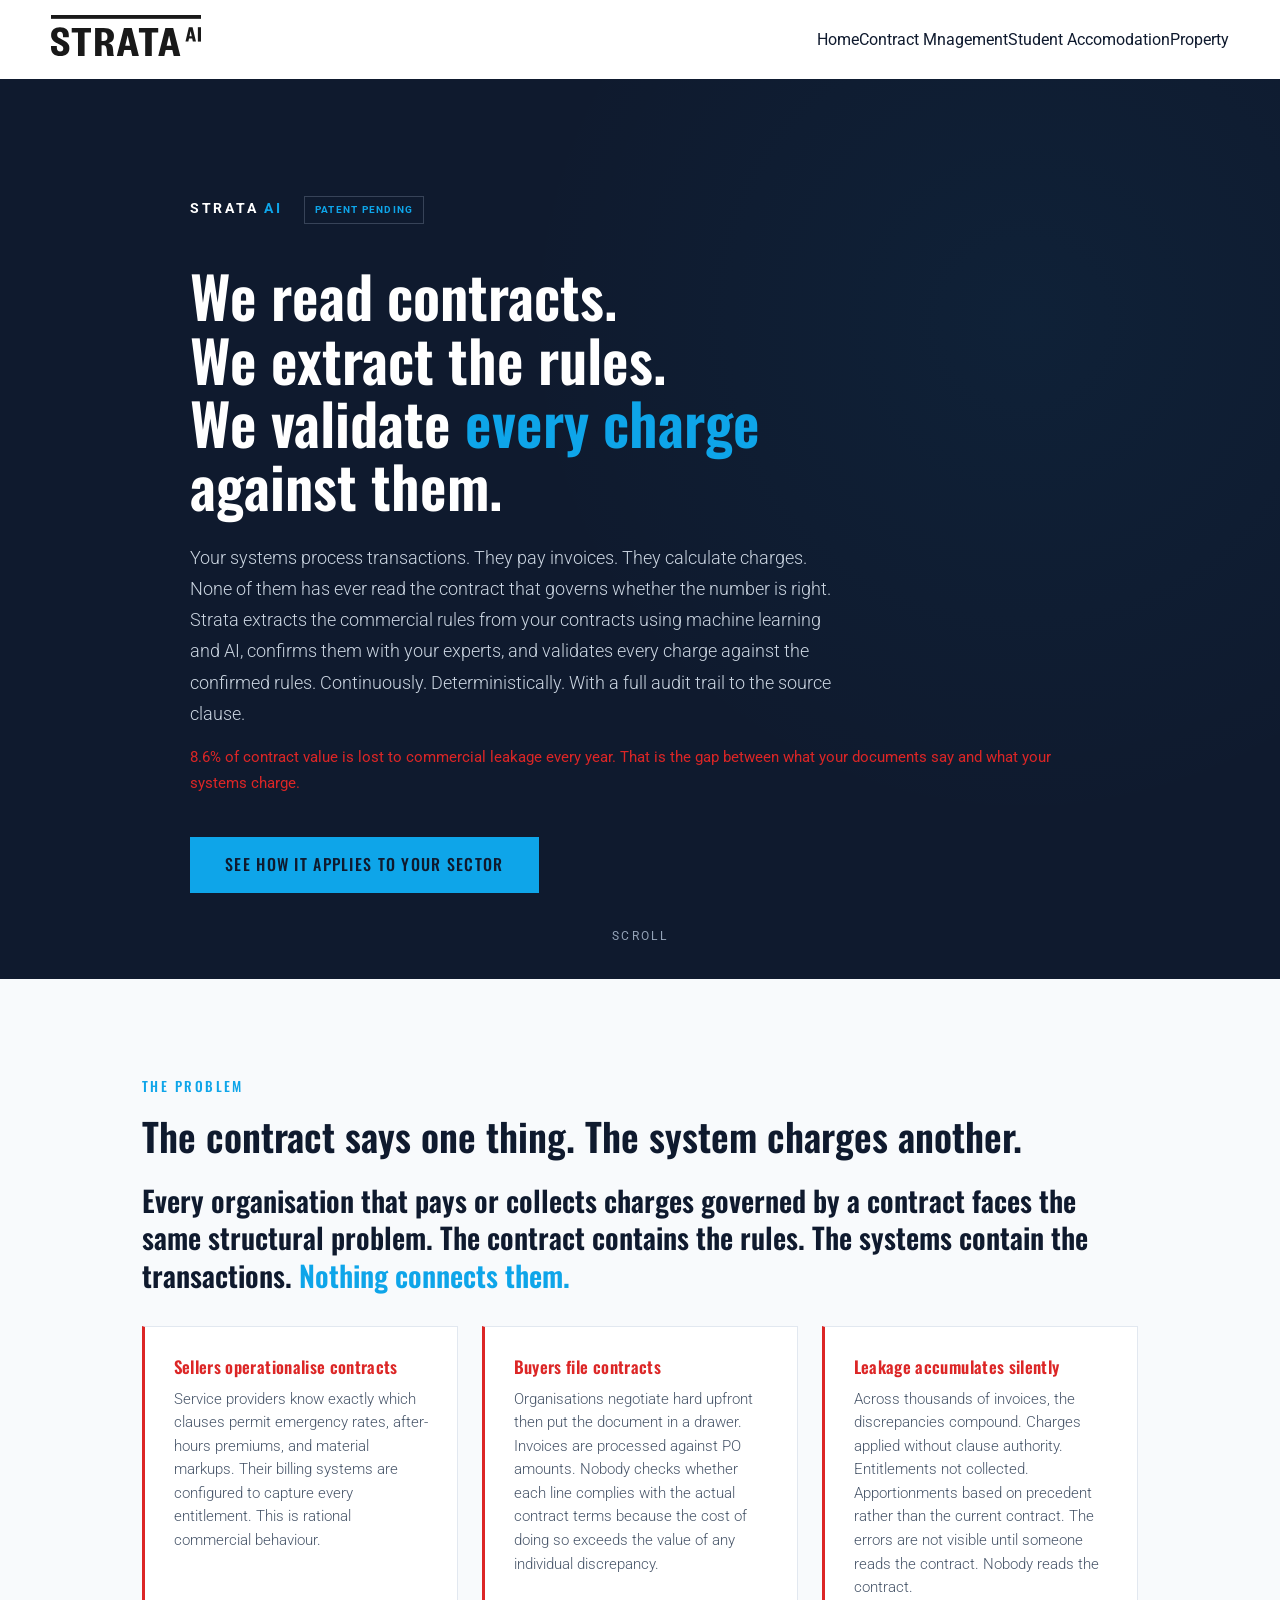
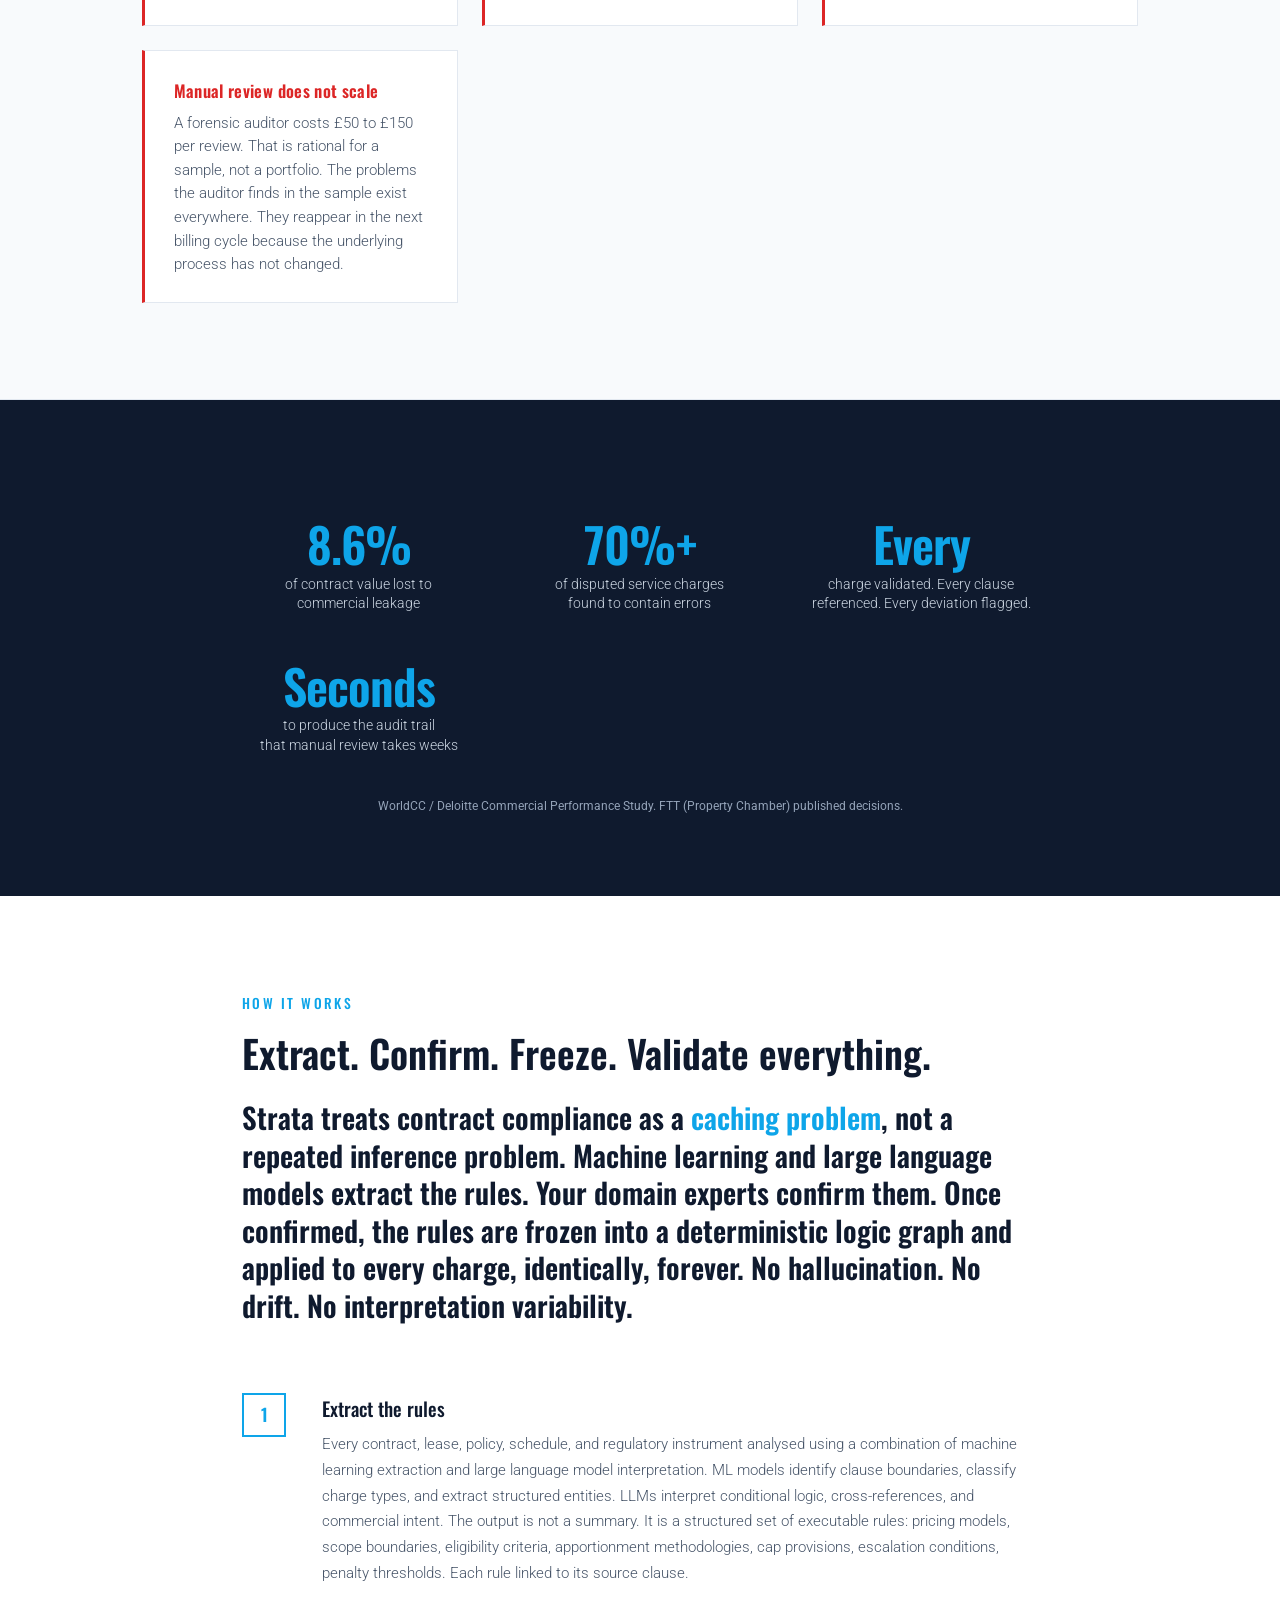
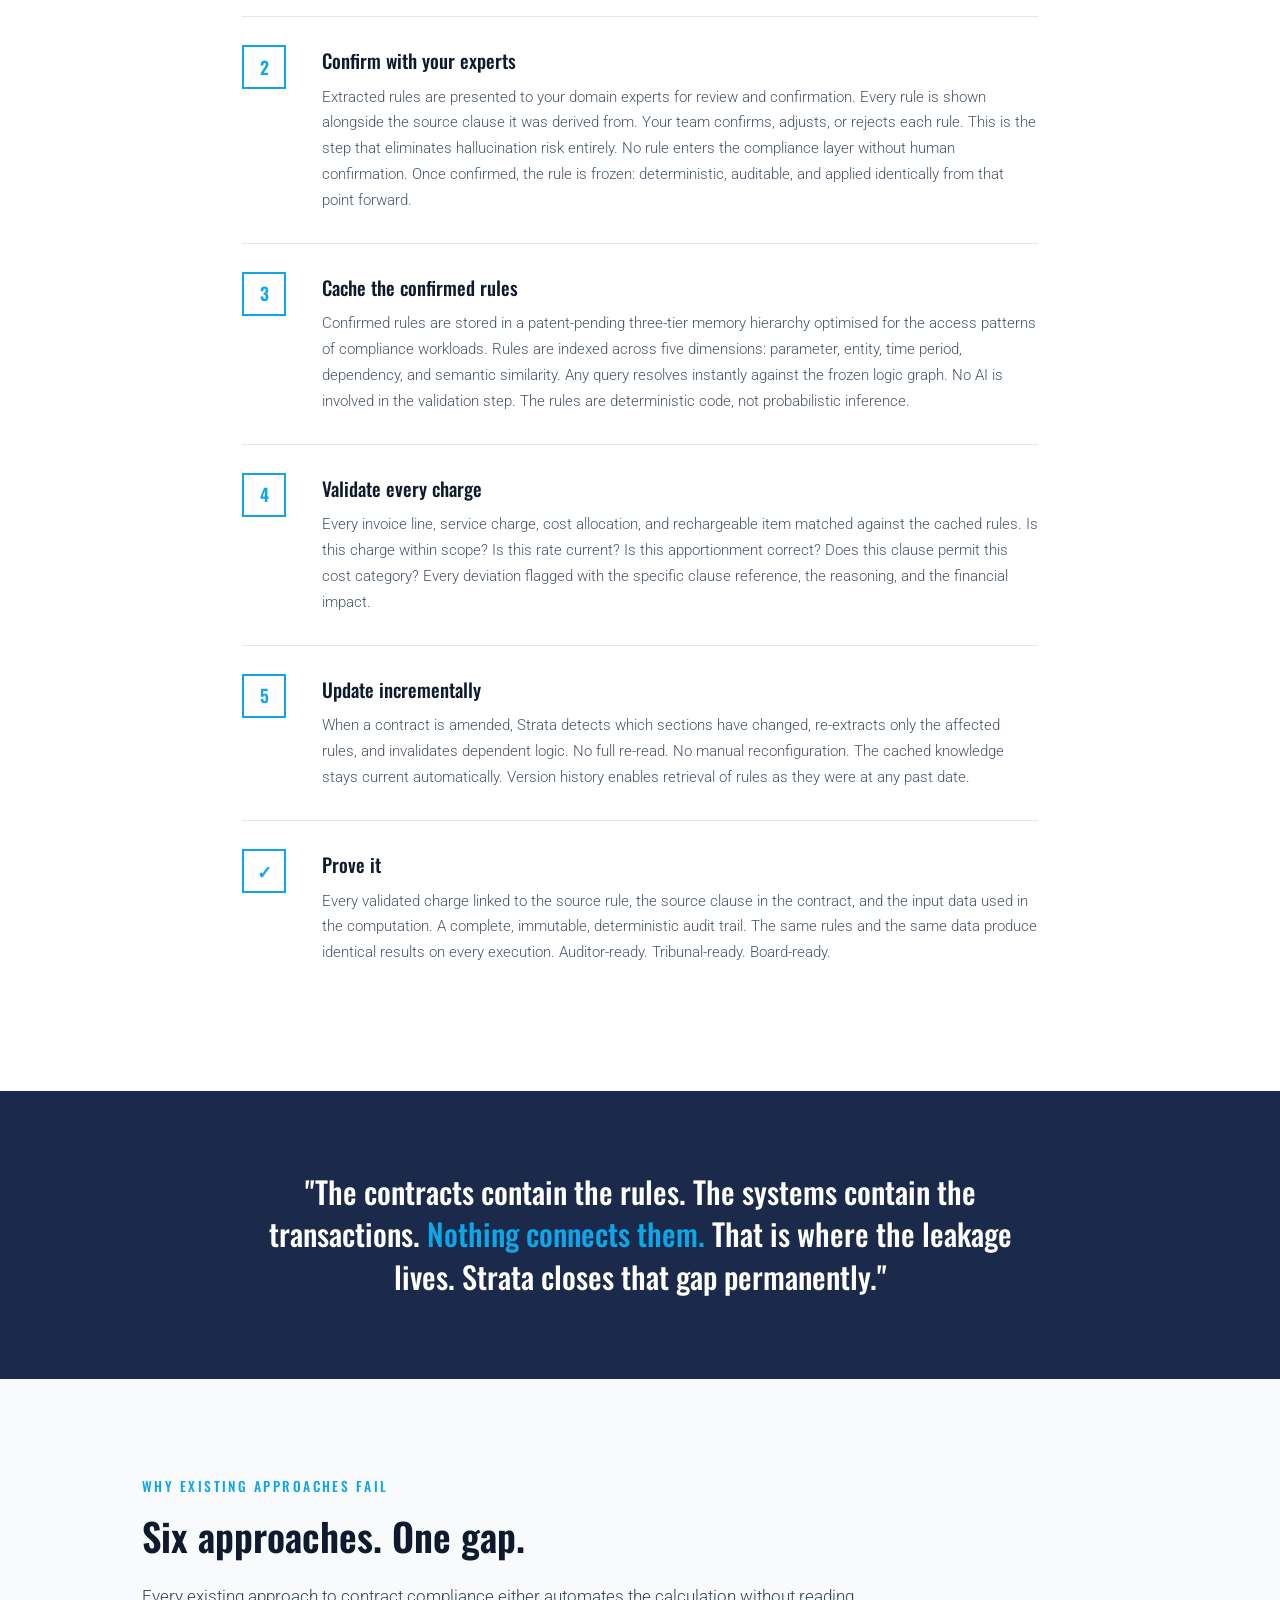
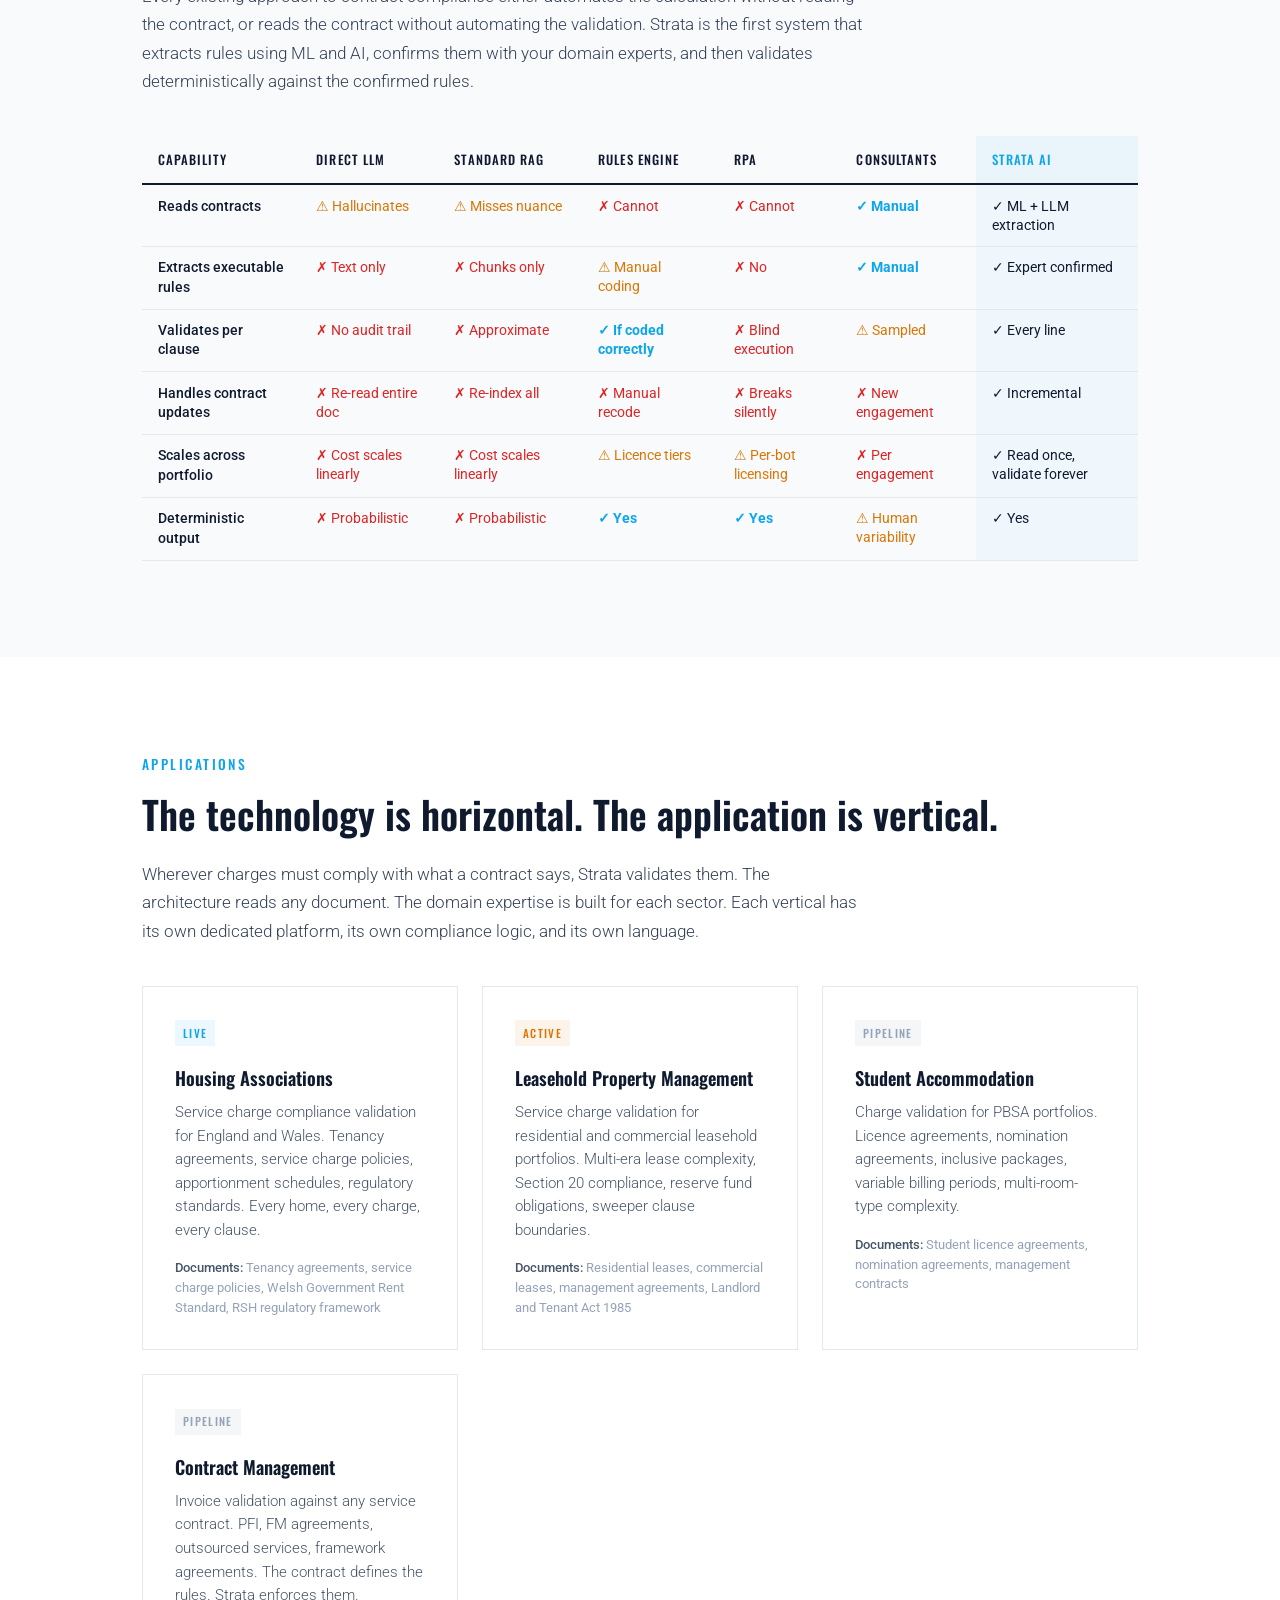
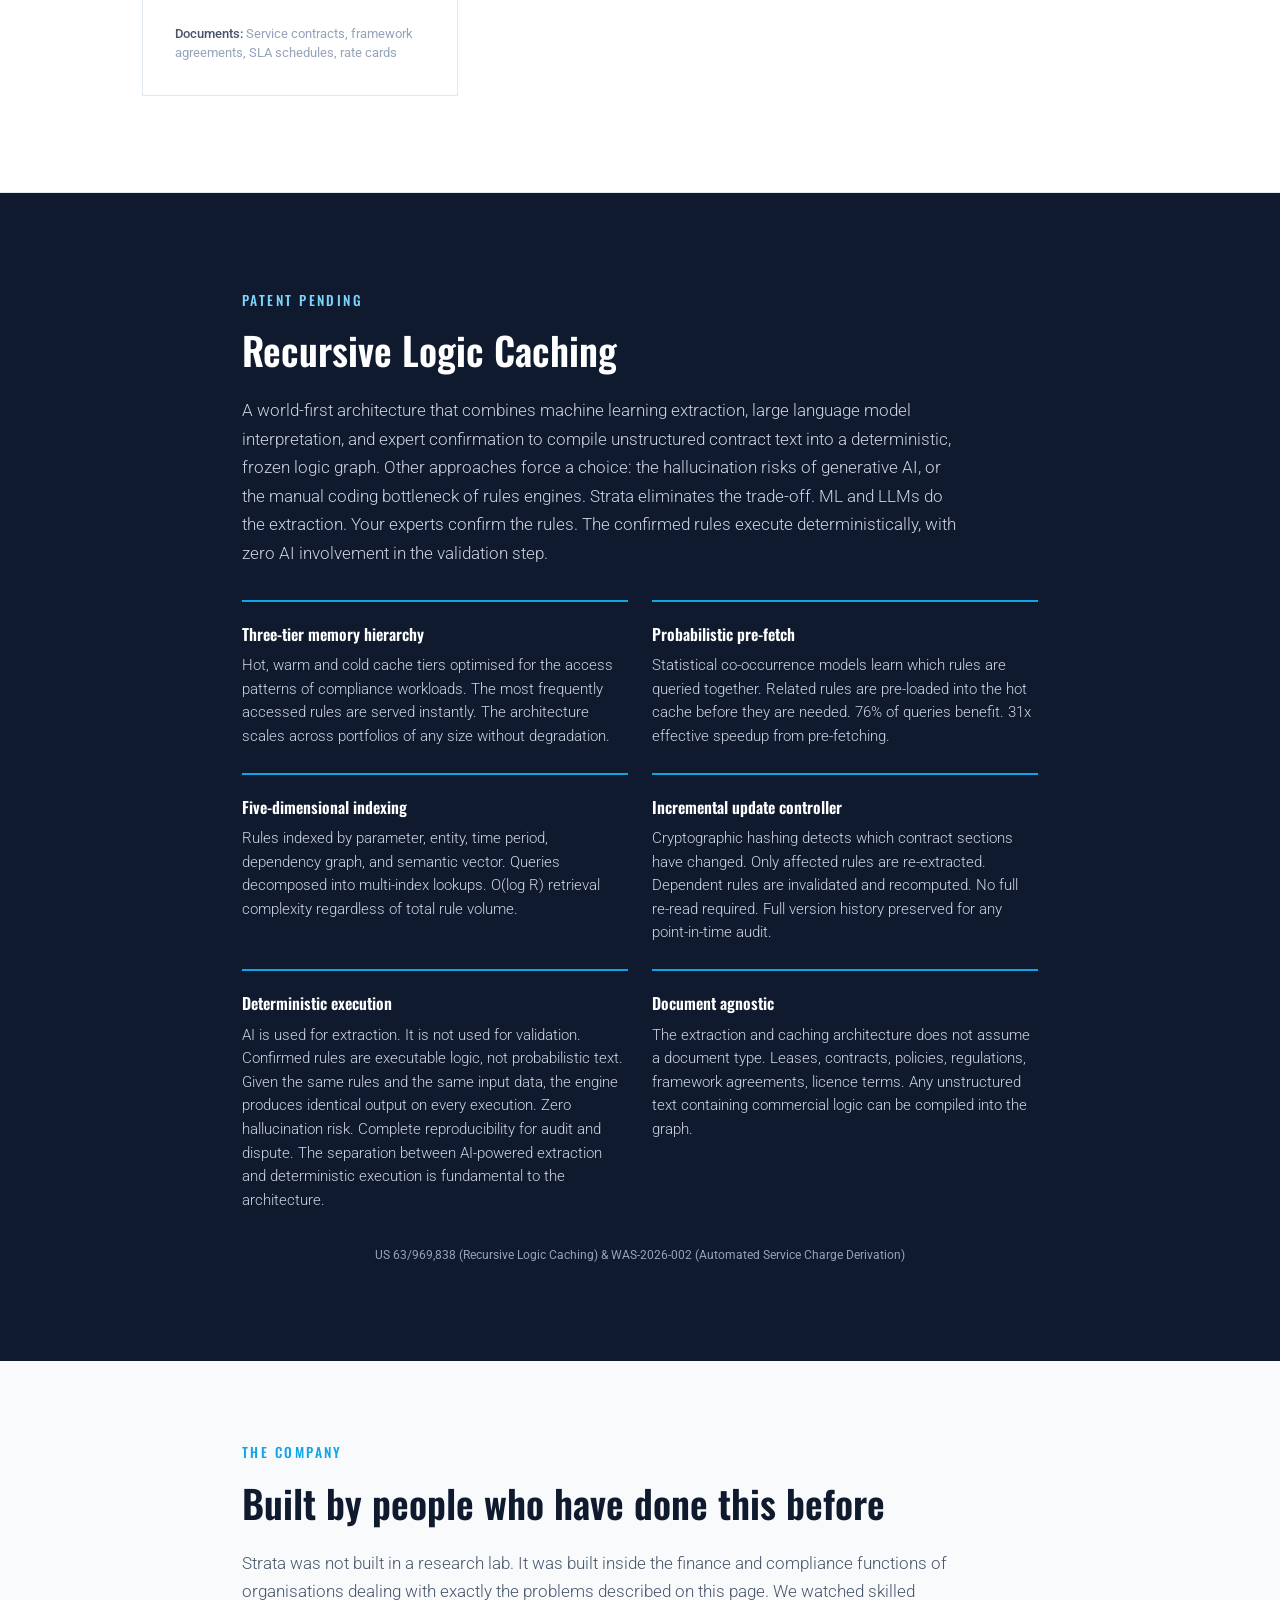
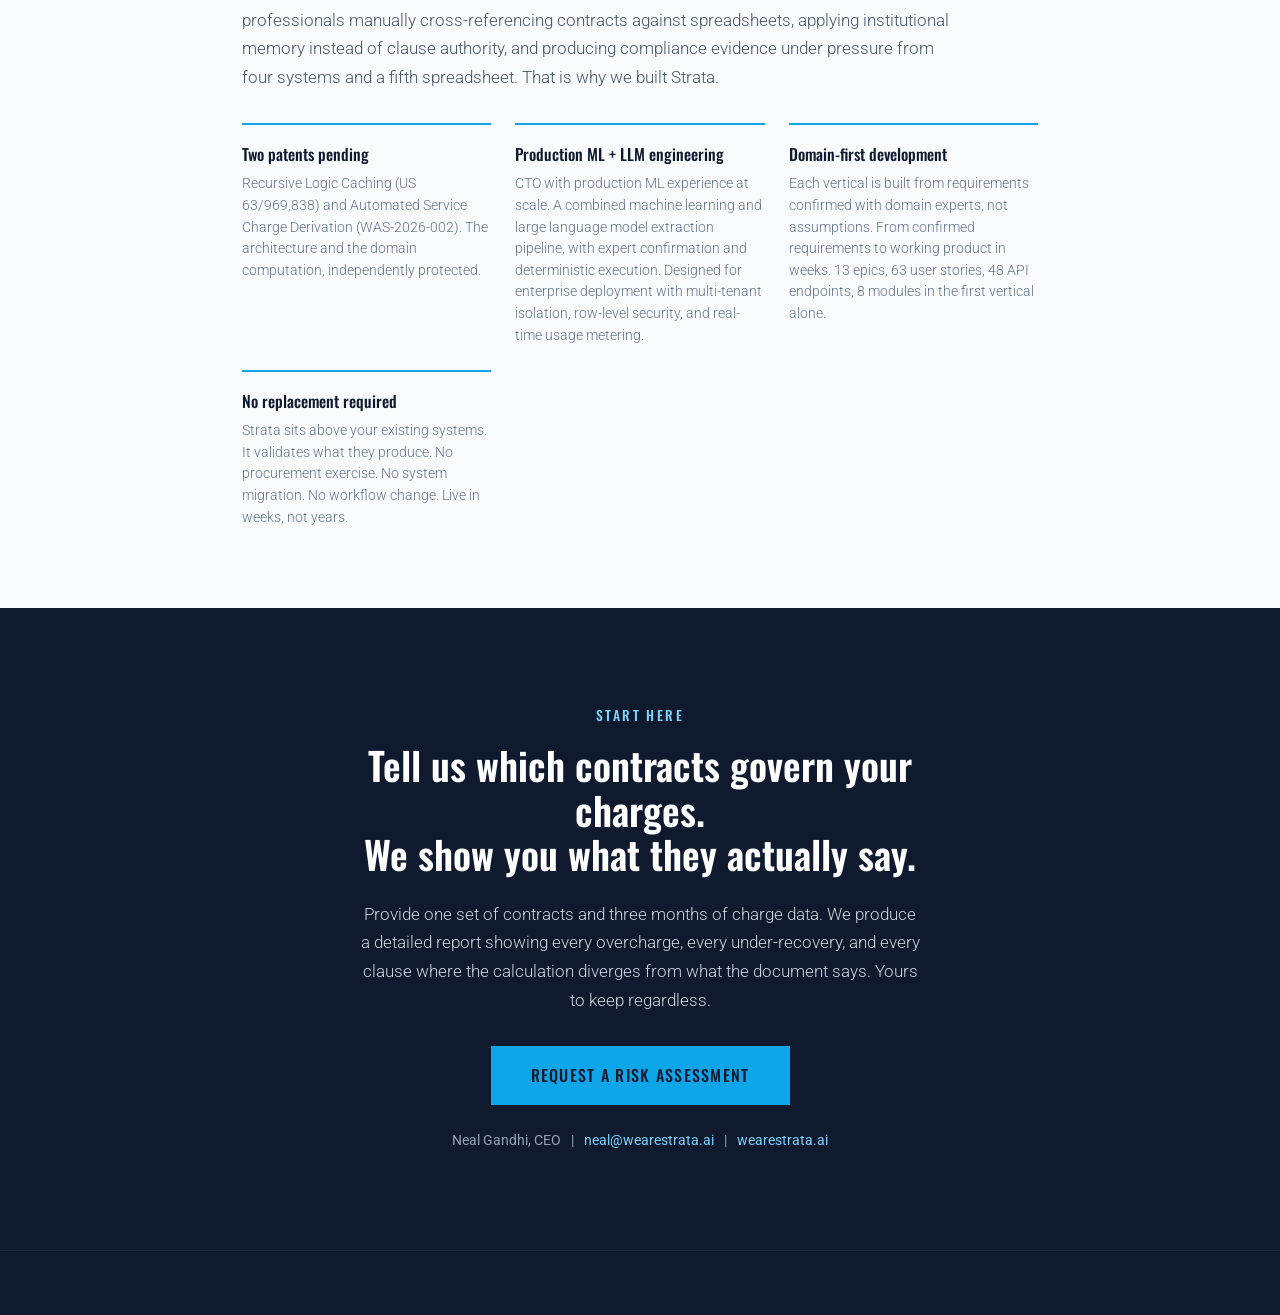
==== index.html @ 71daf0bb "updates 8:55" ====
<!DOCTYPE html>
<html lang="en">
<head>
<meta charset="UTF-8">
<meta name="viewport" content="width=device-width, initial-scale=1.0">
<title>Strata AI. We Read Contracts. Machines Don't. Until Now.</title>
<link href="https://fonts.googleapis.com/css2?family=Oswald:wght@400;500;600;700&family=Roboto:wght@300;400;500;700&display=swap" rel="stylesheet">
<link rel='stylesheet' href="./styles.css" media='all' />
</head>
<body>

<header class="wp-block-template-part">
  <div class="wp-block-group" style="margin-top:0px;margin-bottom:0px;padding-top:15px;padding-right:4vw;padding-bottom:15px;padding-left:4vw">
    <figure class="wp-block-image size-full is-resized logo">
      <a href="/">
        <img decoding="async" src="./strata_logo_notag.svg" alt="" class="wp-image-30" style="width:150px" title="Strata AI" />
      </a>
    </figure>
      <div class="wp-block-group is-layout-constrained wp-container-core-group-is-layout-77ab4cf0 wp-block-group-is-layout-constrained" style="margin-top:0px;margin-bottom:0px;padding-right:0px;padding-left:15px">
      <ul>
        <li><a href="/" title="Home">Home</a></li>
        <li><a href="/contract-management" title="Contract Mnagement">Contract Mnagement</a></li>
        <li><a href="/student-accomodation" title="Student Accomodation">Student Accomodation</a></li>
        <li><a href="/property" title="Property">Property</a></li>
      </ul>
    </div>
  </div>
</header>

<!-- ===== HERO ===== -->
<section class="hero">
  <div class="hero-inner">
    <div class="hero-brand">Strata <span>AI</span> <span class="hero-patent">Patent Pending</span></div>
    <h1 class="hero-only">
      We read contracts.<br>
      We extract the rules.<br>
      We validate <em>every charge</em><br>
      against them.
    </h1>
    <p class="hero-sub">
      Your systems process transactions. They pay invoices. They calculate charges. None of them has ever read the contract that governs whether the number is right. Strata extracts the commercial rules from your contracts using machine learning and AI, confirms them with your experts, and validates every charge against the confirmed rules. Continuously. Deterministically. With a full audit trail to the source clause.
    </p>
    <p class="hero-risk">
      8.6% of contract value is lost to commercial leakage every year. That is the gap between what your documents say and what your systems charge.
    </p>
    <a href="#verticals" class="hero-cta">See how it applies to your sector</a>
  </div>
  <div class="hero-scroll">Scroll</div>
</section>

<!-- ===== THE PROBLEM ===== -->
<section class="problem-section">
  <div class="container-wide">
    <div class="section-label">The problem</div>
    <h2 class="section-heading">The contract says one thing. The system charges another.</h2>
    <p class="problem-lead">
      Every organisation that pays or collects charges governed by a contract faces the same structural problem. The contract contains the rules. The systems contain the transactions. <em>Nothing connects them.</em>
    </p>
    <div class="problem-grid">
      <div class="problem-card">
        <div class="problem-title">Sellers operationalise contracts</div>
        <div class="problem-body">Service providers know exactly which clauses permit emergency rates, after-hours premiums, and material markups. Their billing systems are configured to capture every entitlement. This is rational commercial behaviour.</div>
      </div>
      <div class="problem-card">
        <div class="problem-title">Buyers file contracts</div>
        <div class="problem-body">Organisations negotiate hard upfront then put the document in a drawer. Invoices are processed against PO amounts. Nobody checks whether each line complies with the actual contract terms because the cost of doing so exceeds the value of any individual discrepancy.</div>
      </div>
      <div class="problem-card">
        <div class="problem-title">Leakage accumulates silently</div>
        <div class="problem-body">Across thousands of invoices, the discrepancies compound. Charges applied without clause authority. Entitlements not collected. Apportionments based on precedent rather than the current contract. The errors are not visible until someone reads the contract. Nobody reads the contract.</div>
      </div>
      <div class="problem-card">
        <div class="problem-title">Manual review does not scale</div>
        <div class="problem-body">A forensic auditor costs &pound;50 to &pound;150 per review. That is rational for a sample, not a portfolio. The problems the auditor finds in the sample exist everywhere. They reappear in the next billing cycle because the underlying process has not changed.</div>
      </div>
    </div>
  </div>
</section>

<!-- ===== NUMBERS ===== -->
<section class="numbers">
  <div class="container">
    <div class="numbers-grid">
      <div class="num-item">
        <div class="num-val">8.6%</div>
        <div class="num-label">of contract value lost to<br>commercial leakage</div>
      </div>
      <div class="num-item">
        <div class="num-val">70%+</div>
        <div class="num-label">of disputed service charges<br>found to contain errors</div>
      </div>
      <div class="num-item">
        <div class="num-val">Every</div>
        <div class="num-label">charge validated. Every clause<br>referenced. Every deviation flagged.</div>
      </div>
      <div class="num-item">
        <div class="num-val">Seconds</div>
        <div class="num-label">to produce the audit trail<br>that manual review takes weeks</div>
      </div>
    </div>
    <p class="num-source">WorldCC / Deloitte Commercial Performance Study. FTT (Property Chamber) published decisions.</p>
  </div>
</section>

<!-- ===== HOW IT WORKS ===== -->
<section class="how-section">
  <div class="container">
    <div class="section-label">How it works</div>
    <h2 class="section-heading">Extract. Confirm. Freeze. Validate everything.</h2>
    <p class="how-lead">
      Strata treats contract compliance as a <em>caching problem</em>, not a repeated inference problem. Machine learning and large language models extract the rules. Your domain experts confirm them. Once confirmed, the rules are frozen into a deterministic logic graph and applied to every charge, identically, forever. No hallucination. No drift. No interpretation variability.
    </p>
    <div class="how-steps">
      <div class="how-step">
        <div class="how-marker">1</div>
        <div>
          <div class="how-title">Extract the rules</div>
          <div class="how-body">Every contract, lease, policy, schedule, and regulatory instrument analysed using a combination of machine learning extraction and large language model interpretation. ML models identify clause boundaries, classify charge types, and extract structured entities. LLMs interpret conditional logic, cross-references, and commercial intent. The output is not a summary. It is a structured set of executable rules: pricing models, scope boundaries, eligibility criteria, apportionment methodologies, cap provisions, escalation conditions, penalty thresholds. Each rule linked to its source clause.</div>
        </div>
      </div>
      <div class="how-step">
        <div class="how-marker">2</div>
        <div>
          <div class="how-title">Confirm with your experts</div>
          <div class="how-body">Extracted rules are presented to your domain experts for review and confirmation. Every rule is shown alongside the source clause it was derived from. Your team confirms, adjusts, or rejects each rule. This is the step that eliminates hallucination risk entirely. No rule enters the compliance layer without human confirmation. Once confirmed, the rule is frozen: deterministic, auditable, and applied identically from that point forward.</div>
        </div>
      </div>
      <div class="how-step">
        <div class="how-marker">3</div>
        <div>
          <div class="how-title">Cache the confirmed rules</div>
          <div class="how-body">Confirmed rules are stored in a patent-pending three-tier memory hierarchy optimised for the access patterns of compliance workloads. Rules are indexed across five dimensions: parameter, entity, time period, dependency, and semantic similarity. Any query resolves instantly against the frozen logic graph. No AI is involved in the validation step. The rules are deterministic code, not probabilistic inference.</div>
        </div>
      </div>
      <div class="how-step">
        <div class="how-marker">4</div>
        <div>
          <div class="how-title">Validate every charge</div>
          <div class="how-body">Every invoice line, service charge, cost allocation, and rechargeable item matched against the cached rules. Is this charge within scope? Is this rate current? Is this apportionment correct? Does this clause permit this cost category? Every deviation flagged with the specific clause reference, the reasoning, and the financial impact.</div>
        </div>
      </div>
      <div class="how-step">
        <div class="how-marker">5</div>
        <div>
          <div class="how-title">Update incrementally</div>
          <div class="how-body">When a contract is amended, Strata detects which sections have changed, re-extracts only the affected rules, and invalidates dependent logic. No full re-read. No manual reconfiguration. The cached knowledge stays current automatically. Version history enables retrieval of rules as they were at any past date.</div>
        </div>
      </div>
      <div class="how-step">
        <div class="how-marker">&#10003;</div>
        <div>
          <div class="how-title">Prove it</div>
          <div class="how-body">Every validated charge linked to the source rule, the source clause in the contract, and the input data used in the computation. A complete, immutable, deterministic audit trail. The same rules and the same data produce identical results on every execution. Auditor-ready. Tribunal-ready. Board-ready.</div>
        </div>
      </div>
    </div>
  </div>
</section>

<!-- ===== QUOTE ===== -->
<section class="quote-section">
  <div class="container">
    <p class="quote-text">
      "The contracts contain the rules. The systems contain the transactions. <em>Nothing connects them.</em> That is where the leakage lives. Strata closes that gap permanently."
    </p>
  </div>
</section>

<!-- ===== COMPARISON ===== -->
<section class="comparison-section">
  <div class="container-wide">
    <div class="section-label">Why existing approaches fail</div>
    <h2 class="section-heading">Six approaches. One gap.</h2>
    <p class="section-body">
      Every existing approach to contract compliance either automates the calculation without reading the contract, or reads the contract without automating the validation. Strata is the first system that extracts rules using ML and AI, confirms them with your domain experts, and then validates deterministically against the confirmed rules.
    </p>
    <div class="comp-table-wrap">
      <table class="comp-table">
        <thead>
          <tr>
            <th>Capability</th>
            <th>Direct LLM</th>
            <th>Standard RAG</th>
            <th>Rules Engine</th>
            <th>RPA</th>
            <th>Consultants</th>
            <th>Strata AI</th>
          </tr>
        </thead>
        <tbody>
          <tr>
            <td>Reads contracts</td>
            <td class="icon-partial">&#9888; Hallucinates</td>
            <td class="icon-partial">&#9888; Misses nuance</td>
            <td class="icon-no">&#10007; Cannot</td>
            <td class="icon-no">&#10007; Cannot</td>
            <td class="icon-yes">&#10003; Manual</td>
            <td class="icon-yes">&#10003; ML + LLM extraction</td>
          </tr>
          <tr>
            <td>Extracts executable rules</td>
            <td class="icon-no">&#10007; Text only</td>
            <td class="icon-no">&#10007; Chunks only</td>
            <td class="icon-partial">&#9888; Manual coding</td>
            <td class="icon-no">&#10007; No</td>
            <td class="icon-yes">&#10003; Manual</td>
            <td class="icon-yes">&#10003; Expert confirmed</td>
          </tr>
          <tr>
            <td>Validates per clause</td>
            <td class="icon-no">&#10007; No audit trail</td>
            <td class="icon-no">&#10007; Approximate</td>
            <td class="icon-yes">&#10003; If coded correctly</td>
            <td class="icon-no">&#10007; Blind execution</td>
            <td class="icon-partial">&#9888; Sampled</td>
            <td class="icon-yes">&#10003; Every line</td>
          </tr>
          <tr>
            <td>Handles contract updates</td>
            <td class="icon-no">&#10007; Re-read entire doc</td>
            <td class="icon-no">&#10007; Re-index all</td>
            <td class="icon-no">&#10007; Manual recode</td>
            <td class="icon-no">&#10007; Breaks silently</td>
            <td class="icon-no">&#10007; New engagement</td>
            <td class="icon-yes">&#10003; Incremental</td>
          </tr>
          <tr>
            <td>Scales across portfolio</td>
            <td class="icon-no">&#10007; Cost scales linearly</td>
            <td class="icon-no">&#10007; Cost scales linearly</td>
            <td class="icon-partial">&#9888; Licence tiers</td>
            <td class="icon-partial">&#9888; Per-bot licensing</td>
            <td class="icon-no">&#10007; Per engagement</td>
            <td class="icon-yes">&#10003; Read once, validate forever</td>
          </tr>
          <tr>
            <td>Deterministic output</td>
            <td class="icon-no">&#10007; Probabilistic</td>
            <td class="icon-no">&#10007; Probabilistic</td>
            <td class="icon-yes">&#10003; Yes</td>
            <td class="icon-yes">&#10003; Yes</td>
            <td class="icon-partial">&#9888; Human variability</td>
            <td class="icon-yes">&#10003; Yes</td>
          </tr>
        </tbody>
      </table>
    </div>
  </div>
</section>

<!-- ===== VERTICALS ===== -->
<section class="verticals-section" id="verticals">
  <div class="container-wide">
    <div class="section-label">Applications</div>
    <h2 class="section-heading">The technology is horizontal. The application is vertical.</h2>
    <p class="section-body">
      Wherever charges must comply with what a contract says, Strata validates them. The architecture reads any document. The domain expertise is built for each sector. Each vertical has its own dedicated platform, its own compliance logic, and its own language.
    </p>
    <div class="verticals-grid">
      <a href="/housing" class="vertical-card">
        <div class="vertical-status live">Live</div>
        <div class="vertical-card-title">Housing Associations</div>
        <div class="vertical-card-body">Service charge compliance validation for England and Wales. Tenancy agreements, service charge policies, apportionment schedules, regulatory standards. Every home, every charge, every clause.</div>
        <div class="vertical-card-docs"><strong>Documents:</strong> Tenancy agreements, service charge policies, Welsh Government Rent Standard, RSH regulatory framework</div>
        <span class="vertical-card-arrow">&rarr;</span>
      </a>
      <a href="/property" class="vertical-card">
        <div class="vertical-status active">Active</div>
        <div class="vertical-card-title">Leasehold Property Management</div>
        <div class="vertical-card-body">Service charge validation for residential and commercial leasehold portfolios. Multi-era lease complexity, Section 20 compliance, reserve fund obligations, sweeper clause boundaries.</div>
        <div class="vertical-card-docs"><strong>Documents:</strong> Residential leases, commercial leases, management agreements, Landlord and Tenant Act 1985</div>
        <span class="vertical-card-arrow">&rarr;</span>
      </a>
      <a href="/student" class="vertical-card">
        <div class="vertical-status pipeline">Pipeline</div>
        <div class="vertical-card-title">Student Accommodation</div>
        <div class="vertical-card-body">Charge validation for PBSA portfolios. Licence agreements, nomination agreements, inclusive packages, variable billing periods, multi-room-type complexity.</div>
        <div class="vertical-card-docs"><strong>Documents:</strong> Student licence agreements, nomination agreements, management contracts</div>
        <span class="vertical-card-arrow">&rarr;</span>
      </a>
      <a href="/contracts" class="vertical-card">
        <div class="vertical-status pipeline">Pipeline</div>
        <div class="vertical-card-title">Contract Management</div>
        <div class="vertical-card-body">Invoice validation against any service contract. PFI, FM agreements, outsourced services, framework agreements. The contract defines the rules. Strata enforces them.</div>
        <div class="vertical-card-docs"><strong>Documents:</strong> Service contracts, framework agreements, SLA schedules, rate cards</div>
        <span class="vertical-card-arrow">&rarr;</span>
      </a>
    </div>
  </div>
</section>

<!-- ===== PATENT ===== -->
<section class="patent-section">
  <div class="container">
    <div class="section-label" style="color:var(--teal-light)">Patent pending</div>
    <h2 class="section-heading">Recursive Logic Caching</h2>
    <p class="section-body">
      A world-first architecture that combines machine learning extraction, large language model interpretation, and expert confirmation to compile unstructured contract text into a deterministic, frozen logic graph. Other approaches force a choice: the hallucination risks of generative AI, or the manual coding bottleneck of rules engines. Strata eliminates the trade-off. ML and LLMs do the extraction. Your experts confirm the rules. The confirmed rules execute deterministically, with zero AI involvement in the validation step.
    </p>
    <div class="patent-grid">
      <div class="patent-card">
        <div class="patent-card-title">Three-tier memory hierarchy</div>
        <div class="patent-card-body">Hot, warm and cold cache tiers optimised for the access patterns of compliance workloads. The most frequently accessed rules are served instantly. The architecture scales across portfolios of any size without degradation.</div>
      </div>
      <div class="patent-card">
        <div class="patent-card-title">Probabilistic pre-fetch</div>
        <div class="patent-card-body">Statistical co-occurrence models learn which rules are queried together. Related rules are pre-loaded into the hot cache before they are needed. 76% of queries benefit. 31x effective speedup from pre-fetching.</div>
      </div>
      <div class="patent-card">
        <div class="patent-card-title">Five-dimensional indexing</div>
        <div class="patent-card-body">Rules indexed by parameter, entity, time period, dependency graph, and semantic vector. Queries decomposed into multi-index lookups. O(log R) retrieval complexity regardless of total rule volume.</div>
      </div>
      <div class="patent-card">
        <div class="patent-card-title">Incremental update controller</div>
        <div class="patent-card-body">Cryptographic hashing detects which contract sections have changed. Only affected rules are re-extracted. Dependent rules are invalidated and recomputed. No full re-read required. Full version history preserved for any point-in-time audit.</div>
      </div>
      <div class="patent-card">
        <div class="patent-card-title">Deterministic execution</div>
        <div class="patent-card-body">AI is used for extraction. It is not used for validation. Confirmed rules are executable logic, not probabilistic text. Given the same rules and the same input data, the engine produces identical output on every execution. Zero hallucination risk. Complete reproducibility for audit and dispute. The separation between AI-powered extraction and deterministic execution is fundamental to the architecture.</div>
      </div>
      <div class="patent-card">
        <div class="patent-card-title">Document agnostic</div>
        <div class="patent-card-body">The extraction and caching architecture does not assume a document type. Leases, contracts, policies, regulations, framework agreements, licence terms. Any unstructured text containing commercial logic can be compiled into the graph.</div>
      </div>
    </div>
    <p class="patent-ref">US 63/969,838 (Recursive Logic Caching) &amp; WAS-2026-002 (Automated Service Charge Derivation)</p>
  </div>
</section>

<!-- ===== CREDIBILITY ===== -->
<section class="credibility">
  <div class="container">
    <div class="section-label">The company</div>
    <h2 class="section-heading">Built by people who have done this before</h2>
    <p class="section-body">
      Strata was not built in a research lab. It was built inside the finance and compliance functions of organisations dealing with exactly the problems described on this page. We watched skilled professionals manually cross-referencing contracts against spreadsheets, applying institutional memory instead of clause authority, and producing compliance evidence under pressure from four systems and a fifth spreadsheet. That is why we built Strata.
    </p>
    <div class="credential-row">
      <div class="credential">
        <div class="credential-title">Two patents pending</div>
        <div class="credential-body">Recursive Logic Caching (US 63/969,838) and Automated Service Charge Derivation (WAS-2026-002). The architecture and the domain computation, independently protected.</div>
      </div>
      <div class="credential">
        <div class="credential-title">Production ML + LLM engineering</div>
        <div class="credential-body">CTO with production ML experience at scale. A combined machine learning and large language model extraction pipeline, with expert confirmation and deterministic execution. Designed for enterprise deployment with multi-tenant isolation, row-level security, and real-time usage metering.</div>
      </div>
      <div class="credential">
        <div class="credential-title">Domain-first development</div>
        <div class="credential-body">Each vertical is built from requirements confirmed with domain experts, not assumptions. From confirmed requirements to working product in weeks. 13 epics, 63 user stories, 48 API endpoints, 8 modules in the first vertical alone.</div>
      </div>
      <div class="credential">
        <div class="credential-title">No replacement required</div>
        <div class="credential-body">Strata sits above your existing systems. It validates what they produce. No procurement exercise. No system migration. No workflow change. Live in weeks, not years.</div>
      </div>
    </div>
  </div>
</section>

<!-- ===== CTA ===== -->
<section class="cta-section" id="contact">
  <div class="container">
    <div class="section-label" style="color:var(--teal-light)">Start here</div>
    <h2 class="section-heading">Tell us which contracts govern your charges.<br>We show you what they actually say.</h2>
    <p class="cta-body">
      Provide one set of contracts and three months of charge data. We produce a detailed report showing every overcharge, every under-recovery, and every clause where the calculation diverges from what the document says. Yours to keep regardless.
    </p>
    <a href="mailto:neal@wearestrata.ai" class="cta-button">Request a risk assessment</a>
    <div class="cta-contact">
      Neal Gandhi, CEO
      &ensp;|&ensp;
      <a href="mailto:neal@wearestrata.ai"><span class="__cf_email__" data-cfemail="78161d1914380f1d190a1d0b0c0a190c19561911">neal@wearestrata.ai</span></a>
      &ensp;|&ensp;
      <a href="https://wearestrata.ai">wearestrata.ai</a>
    </div>
  </div>
</section>

<footer>
  <p>
  </p>
</footer>
---- styles.css ----
*,*::before,*::after{margin:0;padding:0;box-sizing:border-box}
:root{
  --navy:#0F1A2E;--navy-mid:#1B2A4A;--navy-light:#243554;
  --teal:#0EA5E9;--teal-light:#7DD3FC;
  --slate:#94A3B8;--slate-light:#CBD5E1;
  --light:#F8FAFC;--white:#FFFFFF;
  --red:#DC2626;--red-soft:#FEE2E2;--red-dim:rgba(220,38,38,0.08);
  --amber:#D97706;
  --heading:'Oswald',sans-serif;--body:'Roboto',sans-serif;
}
html{scroll-behavior:smooth;font-size:16px}
body{font-family:var(--body);color:var(--navy);background:var(--white);line-height:1.7;-webkit-font-smoothing:antialiased}
.container{max-width:860px;margin:0 auto;padding:0 2rem}
.container-wide{max-width:1060px;margin:0 auto;padding:0 2rem}

@keyframes fadeUp{from{opacity:0;transform:translateY(24px)}to{opacity:1;transform:translateY(0)}}
@keyframes fadeIn{from{opacity:0}to{opacity:1}}

/* ===== HERO ===== */
.hero{min-height:100vh;background:var(--navy);color:var(--white);display:flex;flex-direction:column;justify-content:center;padding:6rem 2rem 4rem;position:relative;overflow:hidden}
.hero::before{content:'';position:absolute;top:-30%;right:-20%;width:80vw;height:80vw;background:radial-gradient(circle,rgba(14,165,233,0.05) 0%,transparent 70%);pointer-events:none}
.hero-inner{max-width:900px;margin:0 auto;position:relative;z-index:1}
.hero-brand{font-family:var(--body);font-weight:700;font-size:0.85rem;letter-spacing:0.2em;text-transform:uppercase;margin-bottom:2.5rem;opacity:0;animation:fadeUp 0.8s ease forwards 0.2s}
.hero-brand span{color:var(--teal)}
.hero-patent{display:inline-block;font-size:0.65rem;letter-spacing:0.12em;text-transform:uppercase;color:var(--slate);border:1px solid rgba(148,163,184,0.3);padding:0.25rem 0.6rem;margin-left:1rem;vertical-align:middle}
.hero-only{font-family:var(--heading);font-weight:600;font-size:clamp(2.2rem,5.5vw,3.6rem);line-height:1.1;margin-bottom:1.5rem;opacity:0;animation:fadeUp 0.8s ease forwards 0.5s}
.hero-only em{font-style:normal;color:var(--teal)}
.hero-sub{font-weight:300;font-size:1.15rem;color:var(--slate-light);max-width:660px;line-height:1.7;margin-bottom:1rem;opacity:0;animation:fadeUp 0.8s ease forwards 0.8s}
.hero-risk{font-weight:400;font-size:0.95rem;color:var(--red);margin-bottom:2.5rem;opacity:0;animation:fadeUp 0.8s ease forwards 1s}
.hero-cta{display:inline-block;font-family:var(--heading);font-weight:500;font-size:1rem;letter-spacing:0.08em;text-transform:uppercase;color:var(--navy);background:var(--teal);padding:0.9rem 2.2rem;text-decoration:none;transition:background 0.3s,transform 0.2s;opacity:0;animation:fadeUp 0.8s ease forwards 1.2s}
.hero-cta:hover{background:var(--teal-light);transform:translateY(-1px)}
.hero-scroll{position:absolute;bottom:2rem;left:50%;transform:translateX(-50%);font-size:0.75rem;letter-spacing:0.2em;text-transform:uppercase;color:var(--slate);opacity:0;animation:fadeIn 1s ease forwards 2s}

/* ===== SHARED ===== */
.section-label{font-family:var(--heading);font-weight:500;font-size:0.85rem;letter-spacing:0.18em;text-transform:uppercase;color:var(--teal);margin-bottom:1rem}
.section-heading{font-family:var(--heading);font-weight:600;font-size:clamp(1.6rem,3.5vw,2.4rem);line-height:1.15;margin-bottom:1.5rem}
.section-body{font-weight:300;font-size:1.05rem;color:#334155;margin-bottom:1.5rem;max-width:720px}

/* ===== THE PROBLEM ===== */
.problem-section{padding:6rem 0;background:var(--light);border-bottom:1px solid #E2E8F0}
.problem-lead{font-family:var(--heading);font-weight:600;font-size:clamp(1.3rem,2.5vw,1.8rem);line-height:1.3;margin-bottom:1.5rem;color:var(--navy)}
.problem-lead em{font-style:normal;color:var(--teal)}
.problem-grid{display:grid;grid-template-columns:repeat(auto-fit,minmax(300px,1fr));gap:1.5rem;margin-top:2rem}
.problem-card{background:var(--white);border:1px solid #E2E8F0;border-left:3px solid var(--red);padding:1.6rem 1.6rem 1.6rem 1.8rem}
.problem-title{font-family:var(--heading);font-weight:600;font-size:1.05rem;color:var(--red);margin-bottom:0.4rem;letter-spacing:0.02em}
.problem-body{font-weight:300;font-size:0.92rem;color:#475569;line-height:1.6}

/* ===== NUMBERS ===== */
.numbers{padding:5rem 0;background:var(--navy);color:var(--white)}
.numbers-grid{display:grid;grid-template-columns:repeat(auto-fit,minmax(200px,1fr));gap:3rem;margin-top:2.5rem;text-align:center}
.num-item .num-val{font-family:var(--heading);font-weight:600;font-size:clamp(2rem,5vw,3rem);color:var(--teal);line-height:1;margin-bottom:0.4rem;letter-spacing:-0.02em}
.num-item .num-label{font-weight:300;font-size:0.88rem;color:var(--slate-light);line-height:1.4}
.num-source{font-size:0.75rem;color:var(--slate);text-align:center;margin-top:2.5rem}

/* ===== HOW IT WORKS ===== */
.how-section{padding:6rem 0;background:var(--white)}
.how-lead{font-family:var(--heading);font-weight:600;font-size:clamp(1.3rem,2.5vw,1.8rem);line-height:1.3;margin-bottom:1.5rem;color:var(--navy)}
.how-lead em{font-style:normal;color:var(--teal)}
.how-steps{margin-top:2.5rem}
.how-step{display:grid;grid-template-columns:56px 1fr;gap:1.5rem;padding:1.8rem 0;border-bottom:1px solid #E2E8F0;align-items:start}
.how-step:last-child{border-bottom:none}
.how-marker{width:44px;height:44px;border:2px solid var(--teal);display:flex;align-items:center;justify-content:center;font-family:var(--heading);font-weight:600;font-size:1.1rem;color:var(--teal);flex-shrink:0}
.how-title{font-family:var(--heading);font-weight:500;font-size:1.2rem;margin-bottom:0.4rem}
.how-body{font-weight:300;font-size:0.95rem;color:#475569;line-height:1.7}

/* ===== QUOTE ===== */
.quote-section{padding:5rem 0;background:var(--navy-mid)}
.quote-text{font-family:var(--heading);font-weight:500;font-size:clamp(1.3rem,2.8vw,1.9rem);color:var(--white);line-height:1.4;text-align:center;max-width:780px;margin:0 auto}
.quote-text em{font-style:normal;color:var(--teal)}

/* ===== COMPARISON ===== */
.comparison-section{padding:6rem 0;background:var(--light)}
.comp-table-wrap{margin-top:2.5rem;overflow-x:auto;-webkit-overflow-scrolling:touch}
.comp-table{width:100%;border-collapse:collapse;font-size:0.85rem;min-width:800px}
.comp-table thead th{font-family:var(--heading);font-weight:500;font-size:0.8rem;letter-spacing:0.08em;text-transform:uppercase;padding:0.8rem 1rem;text-align:left;border-bottom:2px solid var(--navy);color:var(--navy);white-space:nowrap}
.comp-table thead th:last-child{background:rgba(14,165,233,0.06);color:var(--teal)}
.comp-table tbody td{padding:0.7rem 1rem;border-bottom:1px solid #E2E8F0;color:#475569;font-weight:300;vertical-align:top;line-height:1.4}
.comp-table tbody td:first-child{font-weight:500;color:var(--navy);font-size:0.88rem}
.comp-table tbody td:last-child{background:rgba(14,165,233,0.03);font-weight:400;color:var(--navy)}
.comp-table .icon-yes{color:var(--teal);font-weight:700}
.comp-table .icon-no{color:var(--red);font-weight:400}
.comp-table .icon-partial{color:var(--amber);font-weight:400}

/* ===== VERTICALS ===== */
.verticals-section{padding:6rem 0;background:var(--white);border-bottom:1px solid #E2E8F0}
.verticals-grid{display:grid;grid-template-columns:repeat(auto-fit,minmax(300px,1fr));gap:1.5rem;margin-top:2.5rem}
.vertical-card{border:1px solid #E2E8F0;padding:2rem;transition:border-color 0.2s,box-shadow 0.2s;position:relative;text-decoration:none;color:inherit;display:block}
.vertical-card:hover{border-color:var(--teal);box-shadow:0 4px 20px rgba(14,165,233,0.08)}
.vertical-status{font-family:var(--heading);font-weight:500;font-size:0.7rem;letter-spacing:0.12em;text-transform:uppercase;margin-bottom:1rem;display:inline-block;padding:0.2rem 0.5rem}
.vertical-status.live{color:var(--teal);background:rgba(14,165,233,0.08)}
.vertical-status.active{color:var(--amber);background:rgba(217,119,6,0.08)}
.vertical-status.pipeline{color:var(--slate);background:rgba(148,163,184,0.1)}
.vertical-card-title{font-family:var(--heading);font-weight:600;font-size:1.15rem;margin-bottom:0.5rem;color:var(--navy)}
.vertical-card-body{font-weight:300;font-size:0.92rem;color:#475569;line-height:1.6;margin-bottom:1rem}
.vertical-card-docs{font-size:0.82rem;color:var(--slate);line-height:1.5}
.vertical-card-docs strong{color:#475569;font-weight:500}
.vertical-card-arrow{position:absolute;bottom:2rem;right:2rem;font-family:var(--heading);font-size:1rem;color:var(--teal);opacity:0;transition:opacity 0.2s}
.vertical-card:hover .vertical-card-arrow{opacity:1}

/* ===== PATENT ===== */
.patent-section{padding:6rem 0;background:var(--navy);color:var(--white)}
.patent-section .section-heading{color:var(--white)}
.patent-section .section-body{color:var(--slate-light)}
.patent-grid{display:grid;grid-template-columns:repeat(auto-fit,minmax(300px,1fr));gap:1.5rem;margin-top:2rem}
.patent-card{border-top:2px solid var(--teal);padding-top:1.2rem}
.patent-card-title{font-family:var(--heading);font-weight:600;font-size:1rem;margin-bottom:0.4rem;color:var(--white)}
.patent-card-body{font-weight:300;font-size:0.92rem;color:var(--slate-light);line-height:1.6}
.patent-ref{font-size:0.78rem;color:var(--slate);margin-top:2rem;text-align:center}

/* ===== CREDIBILITY ===== */
.credibility{padding:5rem 0;background:var(--light)}
.credibility .section-body{color:#475569}
.credential-row{display:grid;grid-template-columns:repeat(auto-fit,minmax(220px,1fr));gap:1.5rem;margin-top:2rem}
.credential{border-top:2px solid var(--teal);padding-top:1rem}
.credential-title{font-family:var(--heading);font-weight:500;font-size:1rem;margin-bottom:0.3rem}
.credential-body{font-weight:300;font-size:0.9rem;color:#64748B;line-height:1.5}

/* ===== CTA ===== */
.cta-section{padding:6rem 0;background:var(--navy);color:var(--white);text-align:center}
.cta-section .section-heading{color:var(--white);max-width:640px;margin-left:auto;margin-right:auto}
.cta-body{font-weight:300;font-size:1.05rem;color:var(--slate-light);max-width:560px;margin:0 auto 2rem;line-height:1.7}
.cta-button{display:inline-block;font-family:var(--heading);font-weight:500;font-size:1rem;letter-spacing:0.08em;text-transform:uppercase;color:var(--navy);background:var(--teal);padding:1rem 2.5rem;text-decoration:none;transition:background 0.3s,transform 0.2s}
.cta-button:hover{background:var(--teal-light);transform:translateY(-1px)}
.cta-contact{margin-top:1.5rem;font-size:0.9rem;color:var(--slate)}
.cta-contact a{color:var(--teal-light);text-decoration:none}
.cta-contact a:hover{text-decoration:underline}

/* ===== HEADER ===== */
header { display: flex; flex-direction: row; width:100%; flex-basis: 100%; }
header div { width:100%; flex-basis: 100%; display:flex; flex-direction: row; justify-content: space-between; margin:0 0 0 auto; }
header ul { list-style-type:none; margin:0 0 0 auto; display: flex; align-items: center;}
header li a { color:#0F1A2E; text-decoration: none; }

/* ===== FOOTER ===== */
footer{padding:2rem;text-align:center;font-size:0.78rem;color:#94A3B8;background:var(--navy);border-top:1px solid rgba(255,255,255,0.06)}
footer a{color:var(--teal-light);text-decoration:none}

@media(max-width:768px){
  .problem-grid{grid-template-columns:1fr}
  .patent-grid{grid-template-columns:1fr}
  .verticals-grid{grid-template-columns:1fr}
  .numbers-grid{grid-template-columns:repeat(2,1fr)}
  .hero{padding:4rem 1.5rem 3rem}
  .comp-table-wrap{margin-left:-1rem;margin-right:-1rem;padding:0 1rem}
}
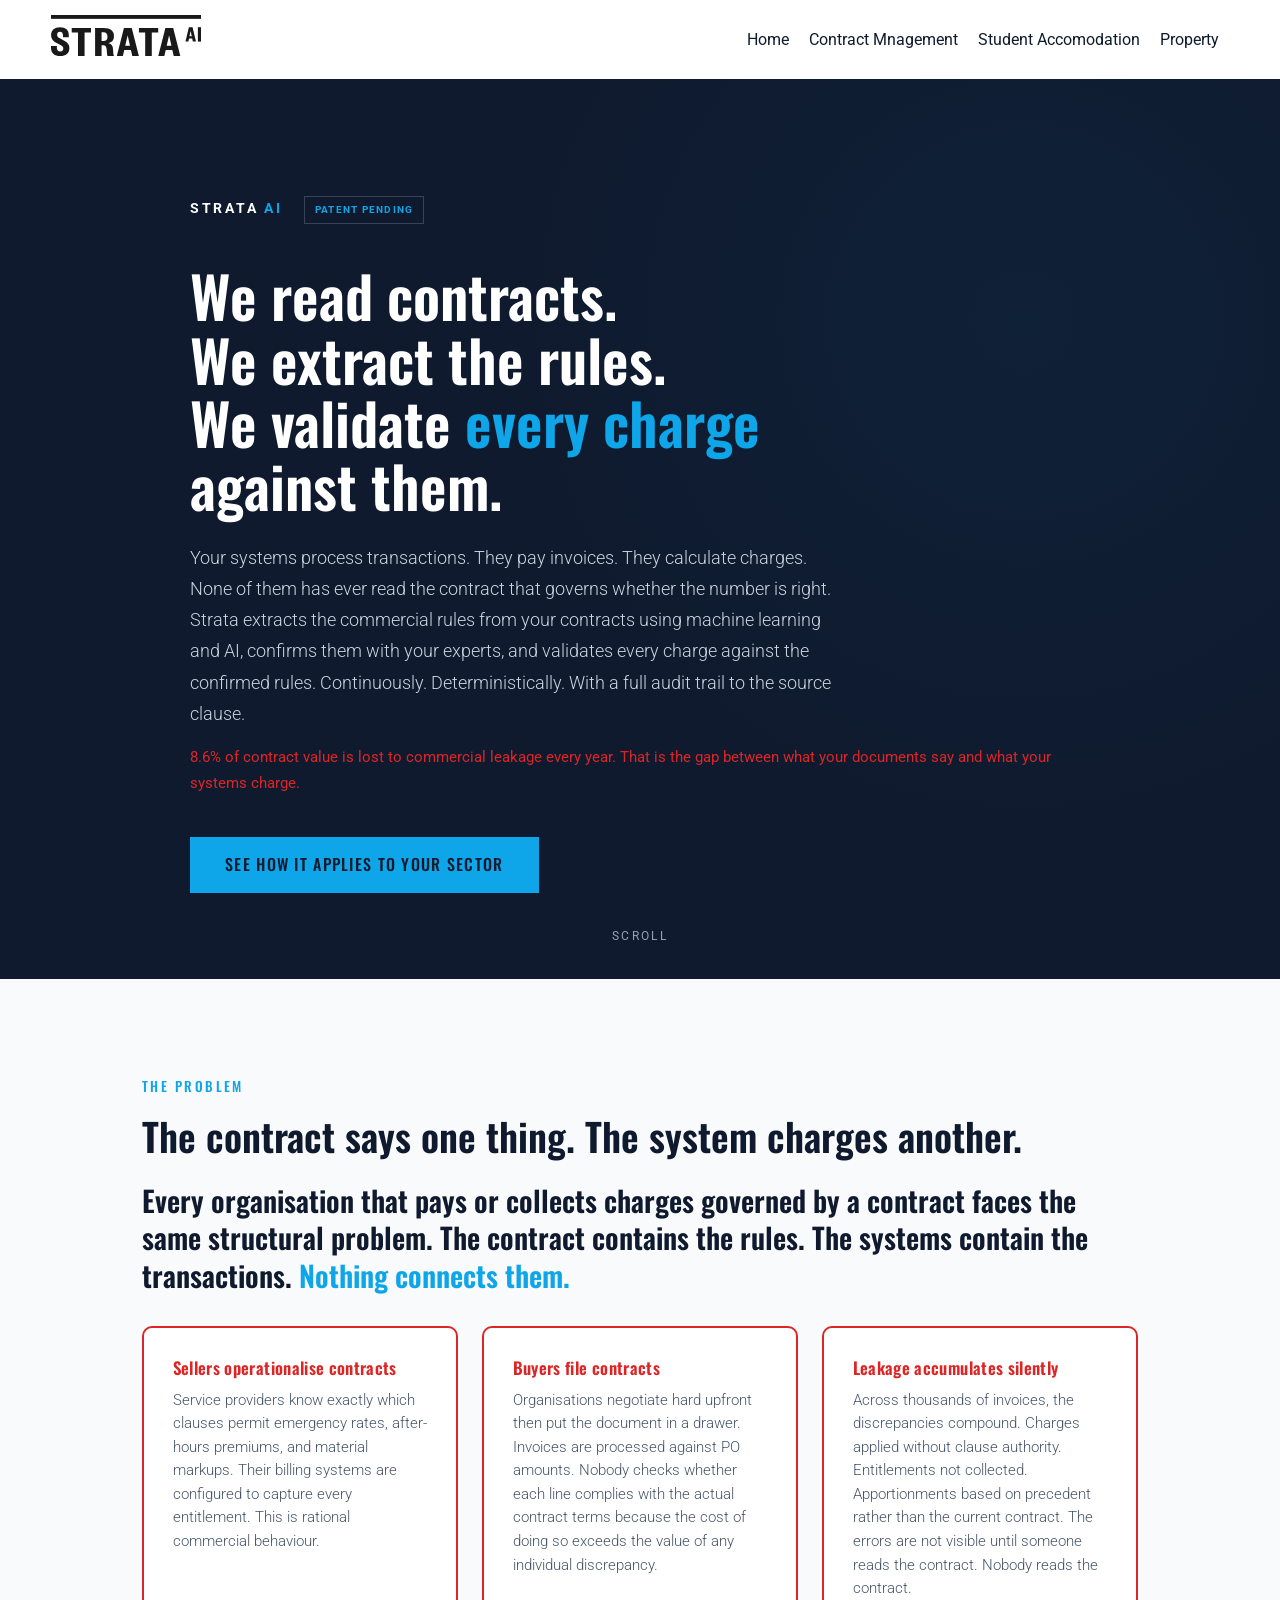
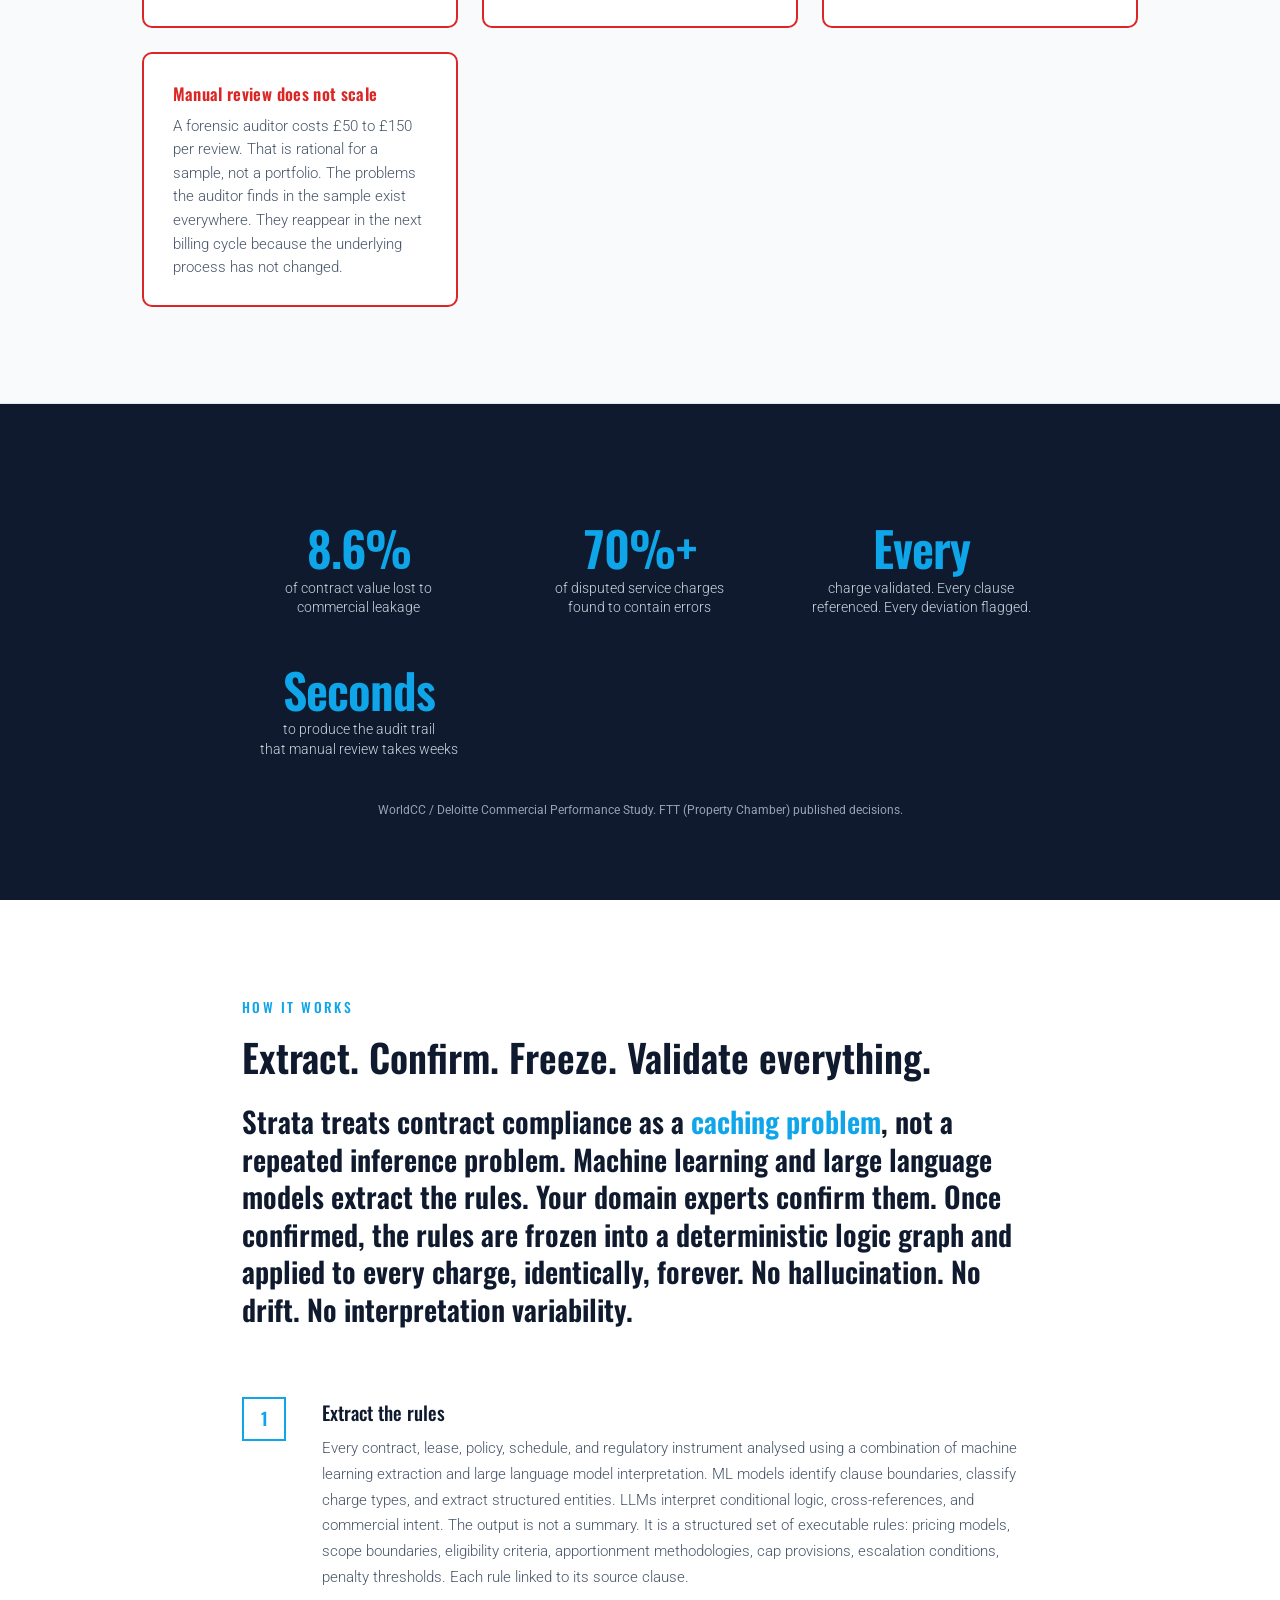
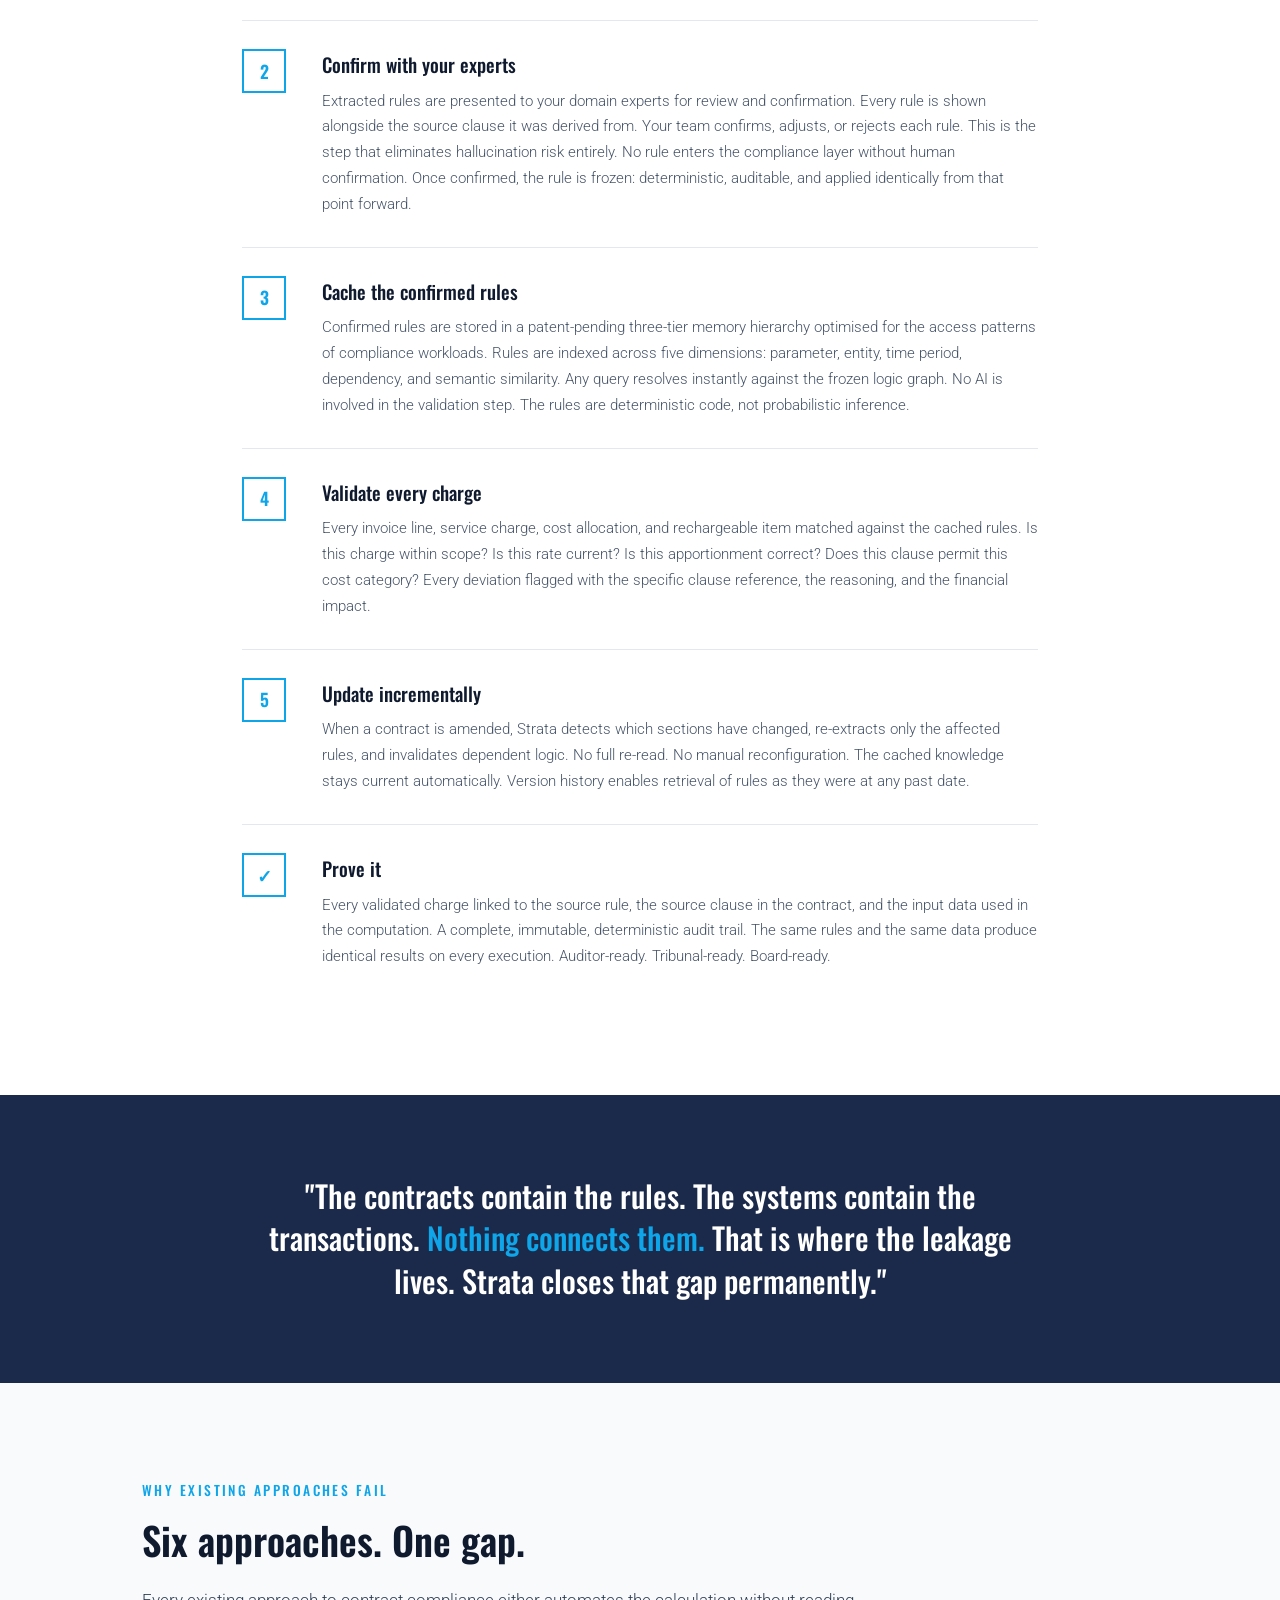
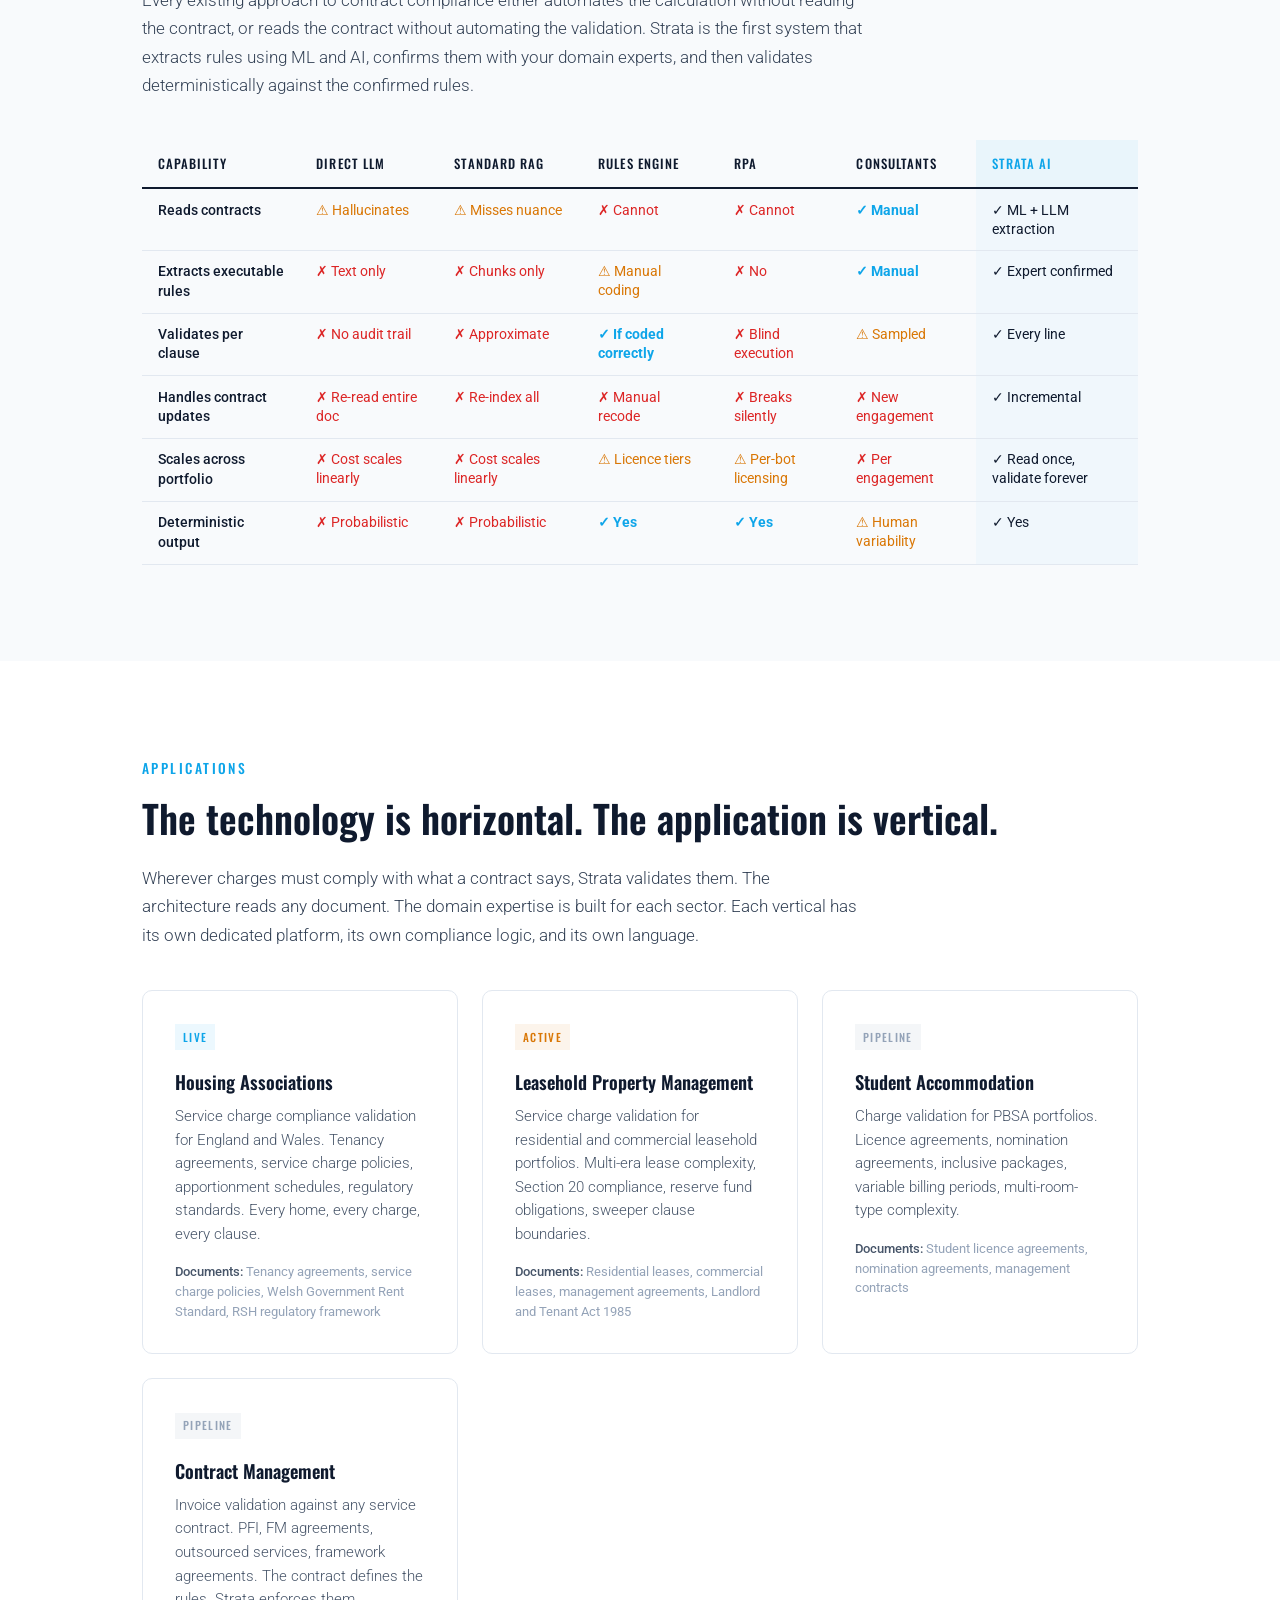
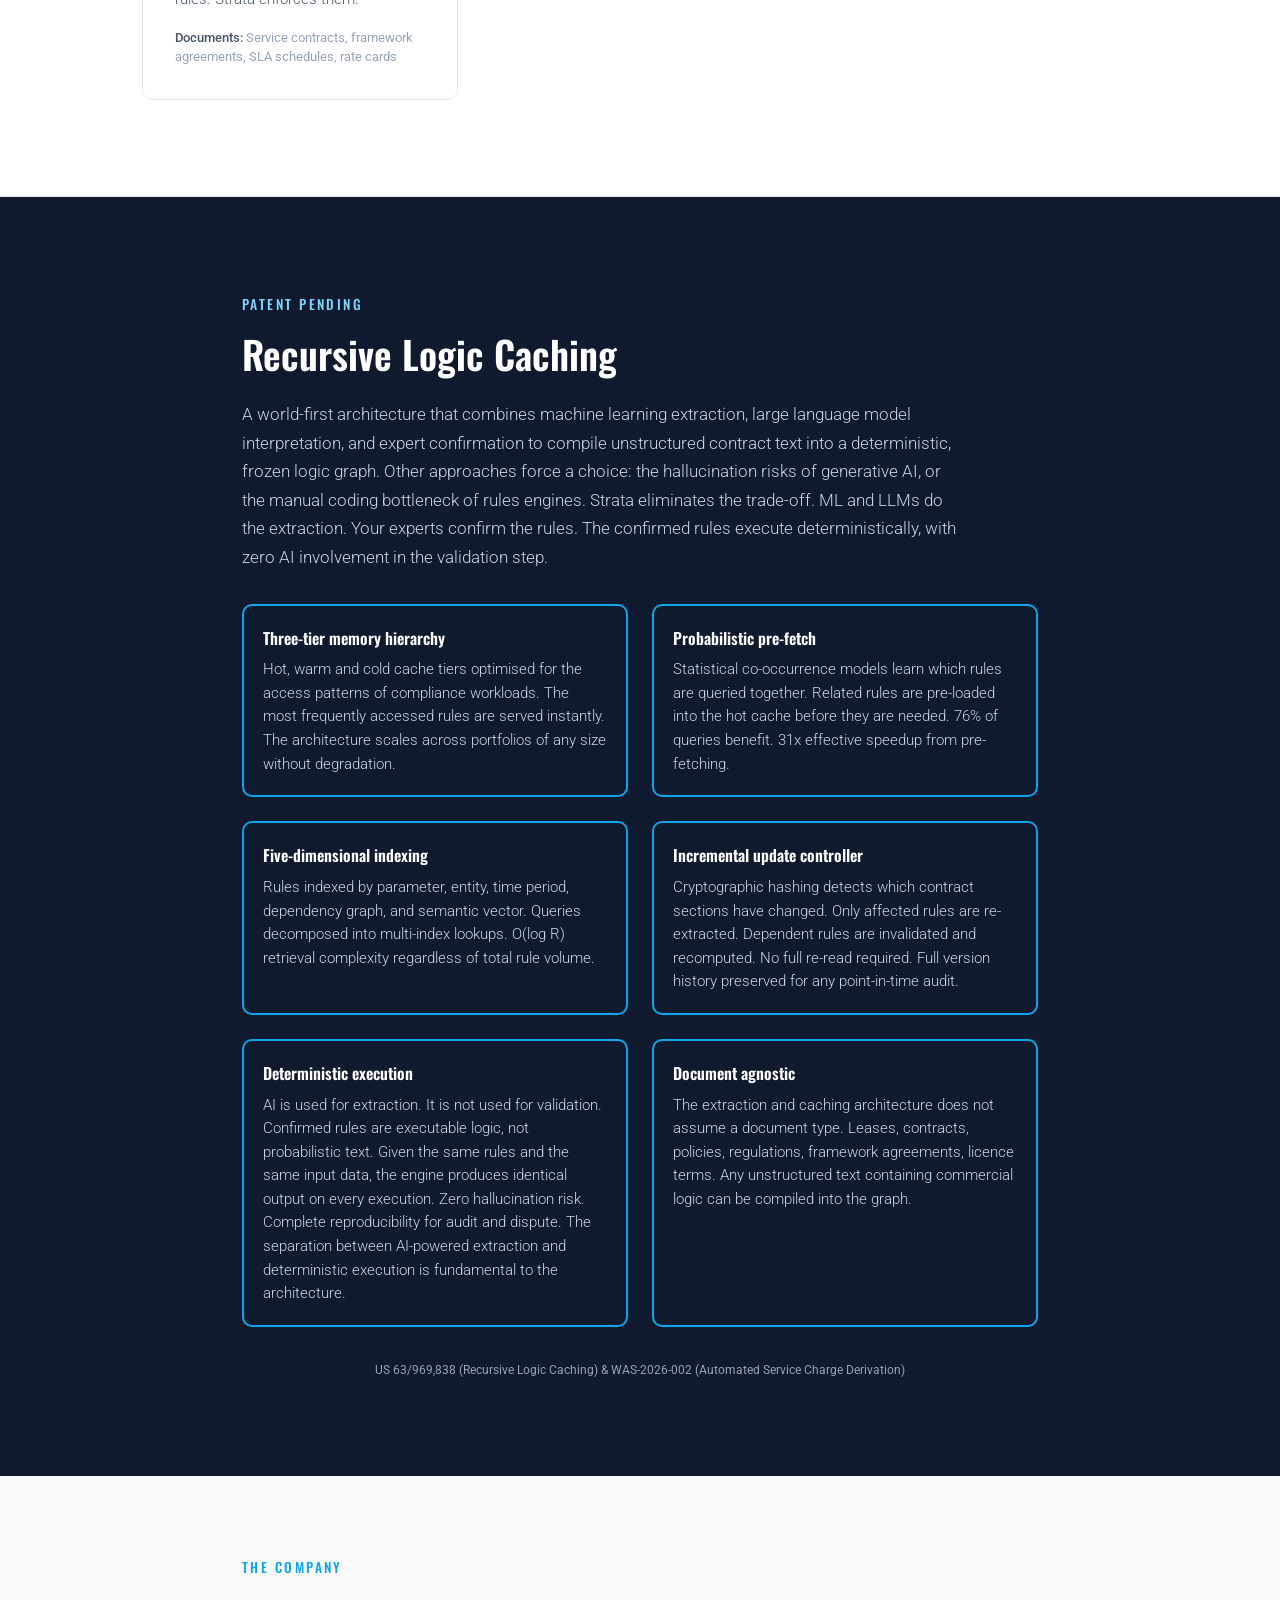
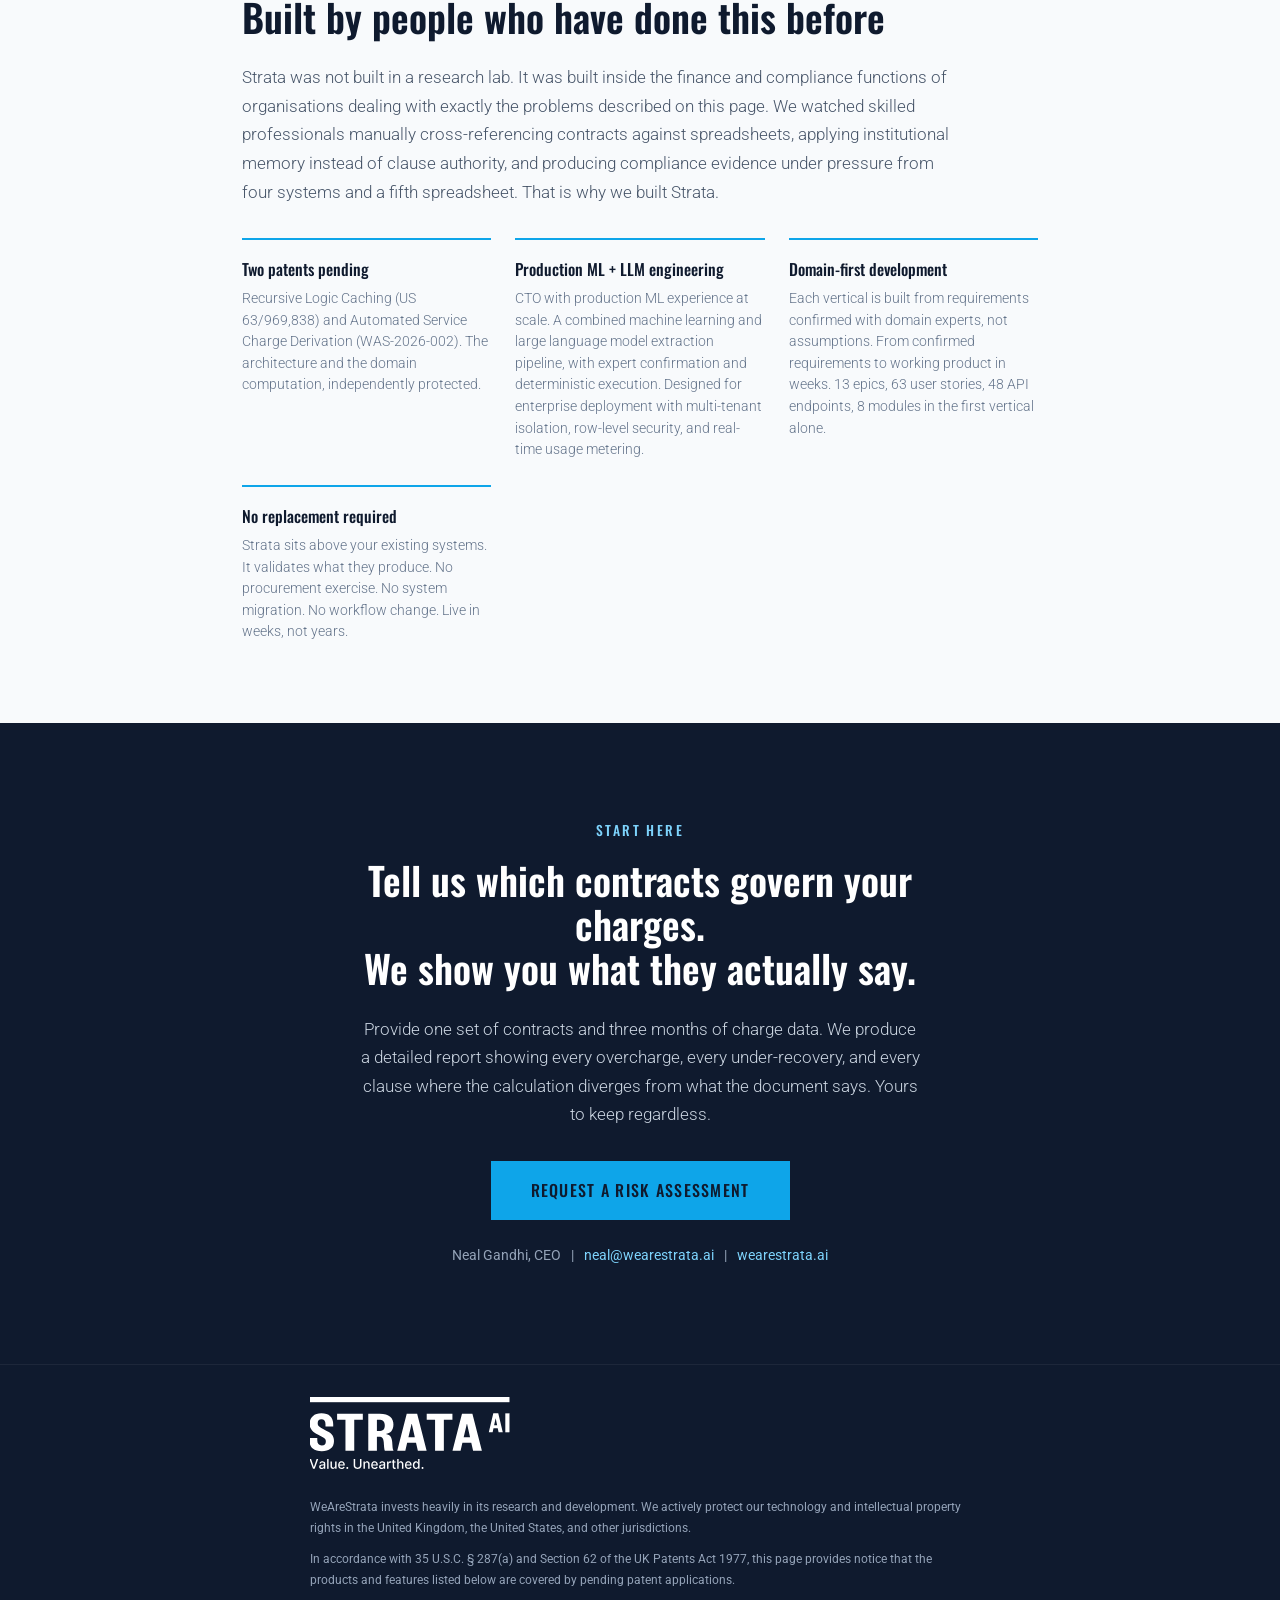
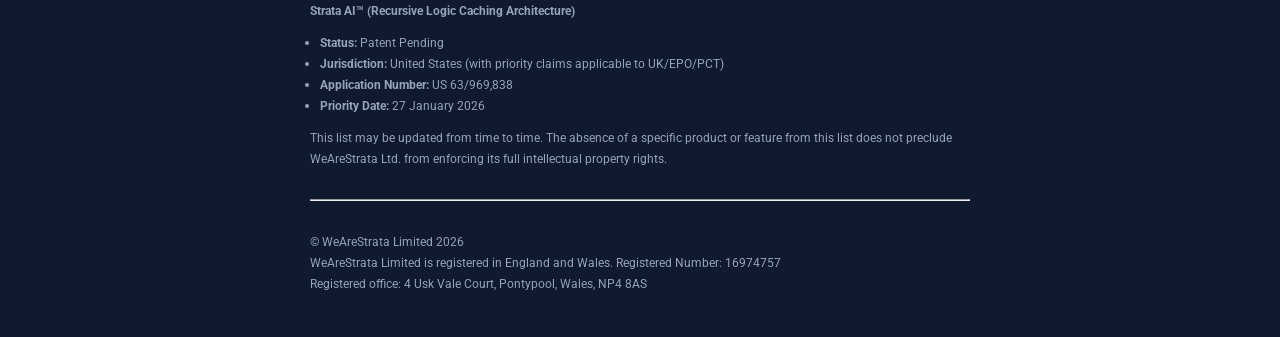
==== commit fece4c3f: "styling changes" ====
--- a/index.html
+++ b/index.html
@@ -376,6 +376,26 @@
 </section>
 
 <footer>
-  <p>
-  </p>
+  <div class="wrap">
+    <img src="./strata_logo_white.svg" alt="WeAreStrata" title="WeAreStrata" />
+    <p>WeAreStrata invests heavily in its research and development. We actively protect our technology and intellectual property rights in the United Kingdom, the United States, and other jurisdictions.</p>
+    <p>In accordance with 35 U.S.C. § 287(a) and Section 62 of the UK Patents Act 1977, this page provides notice that the products and features listed below are covered by pending patent applications.</p>
+    <p><strong>Strata AI™ (Recursive Logic Caching Architecture)</strong></p>
+    <ul>
+      <li><strong>Status:</strong> Patent Pending</li>
+      <li><strong>Jurisdiction:</strong> United States (with priority claims applicable to UK/EPO/PCT)</li>
+      <li><strong>Application Number:</strong> US 63/969,838</li>
+      <li><strong>Priority Date:</strong> 27 January 2026</li>
+    </ul>
+    <p>This list may be updated from time to time. The absence of a specific product or feature from this list does not preclude WeAreStrata Ltd. from enforcing its full intellectual property rights.</p>
+    
+    <hr />
+    <p>
+      &copy; WeAreStrata Limited 2026
+      <br />
+      WeAreStrata Limited is registered in England and Wales. Registered Number: 16974757
+      <br />
+      Registered office: 4 Usk Vale Court, Pontypool, Wales, NP4 8AS
+    </p>
+  </div>
 </footer>
--- a/styles.css
+++ b/styles.css
@@ -1,145 +1,1384 @@
-*,*::before,*::after{margin:0;padding:0;box-sizing:border-box}
-:root{
-  --navy:#0F1A2E;--navy-mid:#1B2A4A;--navy-light:#243554;
-  --teal:#0EA5E9;--teal-light:#7DD3FC;
-  --slate:#94A3B8;--slate-light:#CBD5E1;
-  --light:#F8FAFC;--white:#FFFFFF;
-  --red:#DC2626;--red-soft:#FEE2E2;--red-dim:rgba(220,38,38,0.08);
-  --amber:#D97706;
-  --heading:'Oswald',sans-serif;--body:'Roboto',sans-serif;
-}
-html{scroll-behavior:smooth;font-size:16px}
-body{font-family:var(--body);color:var(--navy);background:var(--white);line-height:1.7;-webkit-font-smoothing:antialiased}
-.container{max-width:860px;margin:0 auto;padding:0 2rem}
-.container-wide{max-width:1060px;margin:0 auto;padding:0 2rem}
-
-@keyframes fadeUp{from{opacity:0;transform:translateY(24px)}to{opacity:1;transform:translateY(0)}}
-@keyframes fadeIn{from{opacity:0}to{opacity:1}}
+*, *::before, *::after {
+  margin: 0;
+  padding: 0;
+  box-sizing: border-box
+}
+
+:root {
+  --navy: #0F1A2E;
+  --navy-mid: #1B2A4A;
+  --navy-light: #243554;
+  --teal: #0EA5E9;
+  --teal-light: #7DD3FC;
+  --slate: #94A3B8;
+  --slate-light: #CBD5E1;
+  --light: #F8FAFC;
+  --white: #FFFFFF;
+  --red: #DC2626;
+  --red-soft: #FEE2E2;
+  --red-dim: rgba(220, 38, 38, 0.08);
+  --amber: #D97706;
+  --heading: 'Oswald', sans-serif;
+  --body: 'Roboto', sans-serif;
+}
+
+html {
+  scroll-behavior: smooth;
+  font-size: 16px
+}
+
+body {
+  font-family: var(--body);
+  color: var(--navy);
+  background: var(--white);
+  line-height: 1.7;
+  -webkit-font-smoothing: antialiased
+}
+
+.container {
+  max-width: 860px;
+  margin: 0 auto;
+  padding: 0 2rem
+}
+
+.container-wide {
+  max-width: 1060px;
+  margin: 0 auto;
+  padding: 0 2rem
+}
+
+@keyframes fadeUp {
+  from {
+    opacity: 0;
+    transform: translateY(24px)
+  }
+
+  to {
+    opacity: 1;
+    transform: translateY(0)
+  }
+}
+
+@keyframes fadeIn {
+  from {
+    opacity: 0
+  }
+
+  to {
+    opacity: 1
+  }
+}
 
 /* ===== HERO ===== */
-.hero{min-height:100vh;background:var(--navy);color:var(--white);display:flex;flex-direction:column;justify-content:center;padding:6rem 2rem 4rem;position:relative;overflow:hidden}
-.hero::before{content:'';position:absolute;top:-30%;right:-20%;width:80vw;height:80vw;background:radial-gradient(circle,rgba(14,165,233,0.05) 0%,transparent 70%);pointer-events:none}
-.hero-inner{max-width:900px;margin:0 auto;position:relative;z-index:1}
-.hero-brand{font-family:var(--body);font-weight:700;font-size:0.85rem;letter-spacing:0.2em;text-transform:uppercase;margin-bottom:2.5rem;opacity:0;animation:fadeUp 0.8s ease forwards 0.2s}
-.hero-brand span{color:var(--teal)}
-.hero-patent{display:inline-block;font-size:0.65rem;letter-spacing:0.12em;text-transform:uppercase;color:var(--slate);border:1px solid rgba(148,163,184,0.3);padding:0.25rem 0.6rem;margin-left:1rem;vertical-align:middle}
-.hero-only{font-family:var(--heading);font-weight:600;font-size:clamp(2.2rem,5.5vw,3.6rem);line-height:1.1;margin-bottom:1.5rem;opacity:0;animation:fadeUp 0.8s ease forwards 0.5s}
-.hero-only em{font-style:normal;color:var(--teal)}
-.hero-sub{font-weight:300;font-size:1.15rem;color:var(--slate-light);max-width:660px;line-height:1.7;margin-bottom:1rem;opacity:0;animation:fadeUp 0.8s ease forwards 0.8s}
-.hero-risk{font-weight:400;font-size:0.95rem;color:var(--red);margin-bottom:2.5rem;opacity:0;animation:fadeUp 0.8s ease forwards 1s}
-.hero-cta{display:inline-block;font-family:var(--heading);font-weight:500;font-size:1rem;letter-spacing:0.08em;text-transform:uppercase;color:var(--navy);background:var(--teal);padding:0.9rem 2.2rem;text-decoration:none;transition:background 0.3s,transform 0.2s;opacity:0;animation:fadeUp 0.8s ease forwards 1.2s}
-.hero-cta:hover{background:var(--teal-light);transform:translateY(-1px)}
-.hero-scroll{position:absolute;bottom:2rem;left:50%;transform:translateX(-50%);font-size:0.75rem;letter-spacing:0.2em;text-transform:uppercase;color:var(--slate);opacity:0;animation:fadeIn 1s ease forwards 2s}
+.hero {
+  min-height: 100vh;
+  background: var(--navy);
+  color: var(--white);
+  display: flex;
+  flex-direction: column;
+  justify-content: center;
+  padding: 6rem 2rem 4rem;
+  position: relative;
+  overflow: hidden
+}
+
+.hero::before {
+  content: '';
+  position: absolute;
+  top: -30%;
+  right: -20%;
+  width: 80vw;
+  height: 80vw;
+  background: radial-gradient(circle, rgba(14, 165, 233, 0.05) 0%, transparent 70%);
+  pointer-events: none
+}
+
+.hero-inner {
+  max-width: 900px;
+  margin: 0 auto;
+  position: relative;
+  z-index: 1
+}
+
+.hero-brand {
+  font-family: var(--body);
+  font-weight: 700;
+  font-size: 0.85rem;
+  letter-spacing: 0.2em;
+  text-transform: uppercase;
+  margin-bottom: 2.5rem;
+  opacity: 0;
+  animation: fadeUp 0.8s ease forwards 0.2s
+}
+
+.hero-brand span {
+  color: var(--teal)
+}
+
+.hero-patent {
+  display: inline-block;
+  font-size: 0.65rem;
+  letter-spacing: 0.12em;
+  text-transform: uppercase;
+  color: var(--slate);
+  border: 1px solid rgba(148, 163, 184, 0.3);
+  padding: 0.25rem 0.6rem;
+  margin-left: 1rem;
+  vertical-align: middle
+}
+
+.hero-only {
+  font-family: var(--heading);
+  font-weight: 600;
+  font-size: clamp(2.2rem, 5.5vw, 3.6rem);
+  line-height: 1.1;
+  margin-bottom: 1.5rem;
+  opacity: 0;
+  animation: fadeUp 0.8s ease forwards 0.5s
+}
+
+.hero-only em {
+  font-style: normal;
+  color: var(--teal)
+}
+
+.hero-sub {
+  font-weight: 300;
+  font-size: 1.15rem;
+  color: var(--slate-light);
+  max-width: 660px;
+  line-height: 1.7;
+  margin-bottom: 1rem;
+  opacity: 0;
+  animation: fadeUp 0.8s ease forwards 0.8s
+}
+
+.hero-risk {
+  font-weight: 400;
+  font-size: 0.95rem;
+  color: var(--red);
+  margin-bottom: 2.5rem;
+  opacity: 0;
+  animation: fadeUp 0.8s ease forwards 1s
+}
+
+.hero-cta {
+  display: inline-block;
+  font-family: var(--heading);
+  font-weight: 500;
+  font-size: 1rem;
+  letter-spacing: 0.08em;
+  text-transform: uppercase;
+  color: var(--navy);
+  background: var(--teal);
+  padding: 0.9rem 2.2rem;
+  text-decoration: none;
+  transition: background 0.3s, transform 0.2s;
+  opacity: 0;
+  animation: fadeUp 0.8s ease forwards 1.2s
+}
+
+.hero-cta:hover {
+  background: var(--teal-light);
+  transform: translateY(-1px)
+}
+
+.hero-scroll {
+  position: absolute;
+  bottom: 2rem;
+  left: 50%;
+  transform: translateX(-50%);
+  font-size: 0.75rem;
+  letter-spacing: 0.2em;
+  text-transform: uppercase;
+  color: var(--slate);
+  opacity: 0;
+  animation: fadeIn 1s ease forwards 2s
+}
 
 /* ===== SHARED ===== */
-.section-label{font-family:var(--heading);font-weight:500;font-size:0.85rem;letter-spacing:0.18em;text-transform:uppercase;color:var(--teal);margin-bottom:1rem}
-.section-heading{font-family:var(--heading);font-weight:600;font-size:clamp(1.6rem,3.5vw,2.4rem);line-height:1.15;margin-bottom:1.5rem}
-.section-body{font-weight:300;font-size:1.05rem;color:#334155;margin-bottom:1.5rem;max-width:720px}
+.section-label {
+  font-family: var(--heading);
+  font-weight: 500;
+  font-size: 0.85rem;
+  letter-spacing: 0.18em;
+  text-transform: uppercase;
+  color: var(--teal);
+  margin-bottom: 1rem
+}
+
+.section-heading {
+  font-family: var(--heading);
+  font-weight: 600;
+  font-size: clamp(1.6rem, 3.5vw, 2.4rem);
+  line-height: 1.15;
+  margin-bottom: 1.5rem
+}
+
+.section-body {
+  font-weight: 300;
+  font-size: 1.05rem;
+  color: #334155;
+  margin-bottom: 1.5rem;
+  max-width: 720px
+}
+
+/* ===== RISK REGISTER ===== */
+.risk-section {
+  padding: 6rem 0;
+  background: var(--light);
+  border-bottom: 1px solid #E2E8F0
+}
+
+.risk-grid {
+  display: grid;
+  grid-template-columns: repeat(auto-fit, minmax(340px, 1fr));
+  gap: 1.5rem;
+  margin-top: 2rem
+}
+
+.risk-card {
+  background: var(--white);
+  border: 2px solid var(--red);
+  padding: 2rem 1.6rem;
+  border-radius: 10px;
+}
+
+.risk-title {
+  font-family: var(--heading);
+  font-weight: 600;
+  font-size: 1.4rem;
+  color: var(--red);
+  margin-bottom: 1.4rem;
+  letter-spacing: 0.01em
+}
+
+.risk-body {
+  font-size: 1rem;
+  color: #475569;
+  line-height: 1.6;
+  margin-bottom: 0.6rem
+}
+
+.risk-source {
+  font-size: 0.78rem;
+  color: var(--slate);
+  line-height: 1.4
+}
+
+/* ===== SECTORS ===== */
+.sectors-section {
+  padding: 6rem 0;
+  background: var(--white);
+  border-bottom: 1px solid #E2E8F0
+}
+
+.sector-grid {
+  display: grid;
+  grid-template-columns: repeat(auto-fit, minmax(300px, 1fr));
+  gap: 1.5rem;
+  margin-top: 2rem
+}
+
+.sector-card {
+  border-top: 2px solid var(--teal);
+  padding-top: 1.2rem
+}
+
+.sector-card-title {
+  font-family: var(--heading);
+  font-weight: 600;
+  font-size: 1rem;
+  margin-bottom: 0.4rem;
+  color: var(--navy)
+}
+
+.sector-card-body {
+  font-weight: 300;
+  font-size: 0.92rem;
+  color: #475569;
+  line-height: 1.6
+}
+
+.sector-card-who {
+  font-size: 0.78rem;
+  color: var(--teal);
+  margin-top: 0.6rem;
+  font-weight: 500
+}
+
+/* ===== DUAL GRID (FEAR/GREED) ===== */
+.dual-section {
+  padding: 6rem 0;
+  background: var(--light);
+  border-bottom: 1px solid #E2E8F0
+}
+
+.dual-grid {
+  display: grid;
+  grid-template-columns: repeat(auto-fit, minmax(340px, 1fr));
+  gap: 1.5rem;
+  margin-top: 2rem
+}
+
+.dual-card {
+  background: var(--white);
+  border: 1px solid #E2E8F0;
+  padding: 1.6rem 1.6rem 1.6rem 1.8rem
+}
+
+.dual-card.risk {
+  border-left: 3px solid var(--red)
+}
+
+.dual-card.gain {
+  border-left: 3px solid var(--teal)
+}
+
+.dual-title {
+  font-family: var(--heading);
+  font-weight: 600;
+  font-size: 1.05rem;
+  margin-bottom: 0.4rem;
+  letter-spacing: 0.02em
+}
+
+.dual-card.risk .dual-title {
+  color: var(--red)
+}
+
+.dual-card.gain .dual-title {
+  color: var(--teal)
+}
+
+.dual-body {
+  font-weight: 300;
+  font-size: 0.92rem;
+  color: #475569;
+  line-height: 1.6;
+  margin-bottom: 0.6rem
+}
+
+.dual-source {
+  font-size: 0.78rem;
+  color: var(--slate);
+  line-height: 1.4
+}
+
+/* ===== INVESTOR SECTION ===== */
+.investor-section {
+  padding: 6rem 0;
+  background: var(--navy);
+  color: var(--white)
+}
+
+.investor-section .section-heading {
+  color: var(--white)
+}
+
+.investor-section .section-body {
+  color: var(--slate-light)
+}
+
+.investor-lead {
+  font-family: var(--heading);
+  font-weight: 600;
+  font-size: clamp(1.3rem, 2.5vw, 1.8rem);
+  line-height: 1.3;
+  margin-bottom: 1.5rem;
+  color: var(--white)
+}
+
+.investor-lead em {
+  font-style: normal;
+  color: var(--teal)
+}
+
+.investor-grid {
+  display: grid;
+  grid-template-columns: repeat(auto-fit, minmax(220px, 1fr));
+  gap: 1.5rem;
+  margin-top: 2rem
+}
+
+.investor-card {
+  border-top: 2px solid var(--teal);
+  padding-top: 1rem
+}
+
+.investor-card-title {
+  font-family: var(--heading);
+  font-weight: 500;
+  font-size: 1rem;
+  margin-bottom: 0.3rem;
+  color: var(--white)
+}
+
+.investor-card-body {
+  font-weight: 300;
+  font-size: 0.9rem;
+  color: var(--slate-light);
+  line-height: 1.5
+}
+
+/* ===== CALCULATOR ===== */
+.calculator {
+  padding: 6rem 0;
+  background: var(--navy);
+  color: var(--white)
+}
+
+.calc-inner {
+  max-width: 720px;
+  margin: 0 auto;
+  text-align: center
+}
+
+.calc-intro {
+  font-weight: 300;
+  font-size: 1.05rem;
+  color: var(--slate-light);
+  margin-bottom: 0.5rem;
+  max-width: 600px;
+  margin-left: auto;
+  margin-right: auto
+}
+
+.calc-headline {
+  font-family: var(--heading);
+  font-weight: 600;
+  font-size: clamp(1.4rem, 3vw, 2rem);
+  line-height: 1.3;
+  margin-bottom: 0.3rem;
+  color: var(--white)
+}
+
+.calc-headline em {
+  font-style: normal;
+  color: var(--teal)
+}
+
+.calc-source {
+  font-size: 0.78rem;
+  color: var(--slate);
+  margin-bottom: 2.5rem
+}
+
+.calc-rule {
+  width: 80px;
+  height: 1px;
+  background: linear-gradient(90deg, var(--navy-light), var(--teal), var(--navy-light));
+  margin: 2rem auto
+}
+
+.calc-prompt {
+  font-family: var(--heading);
+  font-weight: 500;
+  font-size: 1.1rem;
+  color: var(--slate-light);
+  margin-bottom: 1.5rem;
+  letter-spacing: 0.04em
+}
+
+.homes-display {
+  font-family: var(--heading);
+  font-weight: 600;
+  font-size: clamp(3rem, 9vw, 5rem);
+  color: var(--teal);
+  line-height: 1;
+  letter-spacing: -0.02em;
+  margin-bottom: 0.3rem
+}
+
+.gbp-value {
+  font-family: var(--heading);
+  font-weight: 600;
+  font-size: clamp(2.5rem, 8vw, 4.5rem);
+  color: var(--white);
+  line-height: 1;
+  margin-bottom: 0.5rem;
+  letter-spacing: -0.02em
+}
+
+.gbp-label {
+  font-size: 0.85rem;
+  color: var(--teal);
+  margin-bottom: 2rem;
+  letter-spacing: 0.04em
+}
+
+.slider-wrap {
+  position: relative;
+  height: 40px;
+  display: flex;
+  align-items: center;
+  margin: 0 auto;
+  max-width: 600px
+}
+
+.track-bg {
+  position: absolute;
+  width: 100%;
+  height: 2px;
+  background: var(--navy-light);
+  border-radius: 1px
+}
+
+.track-fill {
+  position: absolute;
+  height: 2px;
+  background: linear-gradient(90deg, var(--teal), var(--teal-light));
+  border-radius: 1px;
+  pointer-events: none;
+  transition: width 0.05s linear
+}
+
+input[type="range"] {
+  -webkit-appearance: none;
+  appearance: none;
+  width: 100%;
+  height: 40px;
+  background: transparent;
+  position: relative;
+  z-index: 2;
+  cursor: pointer
+}
+
+input[type="range"]::-webkit-slider-thumb {
+  -webkit-appearance: none;
+  width: 20px;
+  height: 20px;
+  border-radius: 50%;
+  background: var(--teal);
+  border: 2px solid var(--white);
+  box-shadow: 0 0 12px rgba(14, 165, 233, 0.4);
+  cursor: grab;
+  transition: transform 0.15s ease
+}
+
+input[type="range"]::-webkit-slider-thumb:hover {
+  transform: scale(1.15);
+  box-shadow: 0 0 20px rgba(14, 165, 233, 0.6)
+}
+
+input[type="range"]:active::-webkit-slider-thumb {
+  cursor: grabbing
+}
+
+input[type="range"]::-moz-range-thumb {
+  width: 20px;
+  height: 20px;
+  border-radius: 50%;
+  background: var(--teal);
+  border: 2px solid var(--white);
+  box-shadow: 0 0 12px rgba(14, 165, 233, 0.4);
+  cursor: grab
+}
+
+.ticks {
+  position: relative;
+  max-width: 600px;
+  height: 1.4rem;
+  margin: 0.5rem auto 0
+}
+
+.tick {
+  position: absolute;
+  font-size: 0.7rem;
+  color: var(--slate);
+  transition: color 0.15s ease;
+  transform: translateX(-50%);
+  white-space: nowrap
+}
+
+.tick.near {
+  color: var(--teal-light)
+}
+
+.formula {
+  display: flex;
+  align-items: baseline;
+  justify-content: center;
+  gap: 0.6rem;
+  flex-wrap: wrap;
+  margin-top: 2rem;
+  font-size: 0.95rem
+}
+
+.f-val {
+  font-family: var(--heading);
+  font-weight: 500;
+  font-size: 1.1rem;
+  color: var(--white)
+}
+
+.f-op {
+  color: var(--slate);
+  font-weight: 300
+}
+
+.f-result {
+  font-family: var(--heading);
+  font-weight: 600;
+  font-size: 1.1rem;
+  color: var(--teal)
+}
+
+.calc-cta-row {
+  margin-top: 2.5rem
+}
+
+.calc-cta {
+  display: inline-block;
+  font-family: var(--heading);
+  font-weight: 500;
+  font-size: 0.9rem;
+  letter-spacing: 0.08em;
+  text-transform: uppercase;
+  color: var(--navy);
+  background: var(--teal);
+  padding: 0.8rem 2rem;
+  text-decoration: none;
+  transition: background 0.3s, transform 0.2s
+}
+
+.calc-cta:hover {
+  background: var(--teal-light);
+  transform: translateY(-1px)
+}
+
+.calc-note {
+  font-size: 0.78rem;
+  color: var(--slate);
+  margin-top: 0.8rem
+}
 
 /* ===== THE PROBLEM ===== */
-.problem-section{padding:6rem 0;background:var(--light);border-bottom:1px solid #E2E8F0}
-.problem-lead{font-family:var(--heading);font-weight:600;font-size:clamp(1.3rem,2.5vw,1.8rem);line-height:1.3;margin-bottom:1.5rem;color:var(--navy)}
-.problem-lead em{font-style:normal;color:var(--teal)}
-.problem-grid{display:grid;grid-template-columns:repeat(auto-fit,minmax(300px,1fr));gap:1.5rem;margin-top:2rem}
-.problem-card{background:var(--white);border:1px solid #E2E8F0;border-left:3px solid var(--red);padding:1.6rem 1.6rem 1.6rem 1.8rem}
-.problem-title{font-family:var(--heading);font-weight:600;font-size:1.05rem;color:var(--red);margin-bottom:0.4rem;letter-spacing:0.02em}
-.problem-body{font-weight:300;font-size:0.92rem;color:#475569;line-height:1.6}
+.problem-section {
+  padding: 6rem 0;
+  background: var(--light);
+  border-bottom: 1px solid #E2E8F0
+}
+
+.problem-lead {
+  font-family: var(--heading);
+  font-weight: 600;
+  font-size: clamp(1.3rem, 2.5vw, 1.8rem);
+  line-height: 1.3;
+  margin-bottom: 1.5rem;
+  color: var(--navy)
+}
+
+.problem-lead em {
+  font-style: normal;
+  color: var(--teal)
+}
+
+.problem-grid {
+  display: grid;
+  grid-template-columns: repeat(auto-fit, minmax(300px, 1fr));
+  gap: 1.5rem;
+  margin-top: 2rem
+}
+
+.problem-card {
+  background: var(--white);
+  border: 2px solid var(--red);
+  padding: 1.6rem 1.6rem 1.6rem 1.8rem;
+  border-radius:10px;
+}
+
+.problem-title {
+  font-family: var(--heading);
+  font-weight: 600;
+  font-size: 1.05rem;
+  color: var(--red);
+  margin-bottom: 0.4rem;
+  letter-spacing: 0.02em
+}
+
+.problem-body {
+  font-weight: 300;
+  font-size: 0.92rem;
+  color: #475569;
+  line-height: 1.6
+}
 
 /* ===== NUMBERS ===== */
-.numbers{padding:5rem 0;background:var(--navy);color:var(--white)}
-.numbers-grid{display:grid;grid-template-columns:repeat(auto-fit,minmax(200px,1fr));gap:3rem;margin-top:2.5rem;text-align:center}
-.num-item .num-val{font-family:var(--heading);font-weight:600;font-size:clamp(2rem,5vw,3rem);color:var(--teal);line-height:1;margin-bottom:0.4rem;letter-spacing:-0.02em}
-.num-item .num-label{font-weight:300;font-size:0.88rem;color:var(--slate-light);line-height:1.4}
-.num-source{font-size:0.75rem;color:var(--slate);text-align:center;margin-top:2.5rem}
+.numbers {
+  padding: 5rem 0;
+  background: var(--navy);
+  color: var(--white)
+}
+
+.numbers-grid {
+  display: grid;
+  grid-template-columns: repeat(auto-fit, minmax(200px, 1fr));
+  gap: 3rem;
+  margin-top: 2.5rem;
+  text-align: center
+}
+
+.num-item .num-val {
+  font-family: var(--heading);
+  font-weight: 600;
+  font-size: clamp(2rem, 5vw, 3rem);
+  color: var(--teal);
+  line-height: 1;
+  margin-bottom: 0.4rem;
+  letter-spacing: -0.02em
+}
+
+.num-item .num-label {
+  font-weight: 300;
+  font-size: 0.88rem;
+  color: var(--slate-light);
+  line-height: 1.4
+}
+
+.num-source {
+  font-size: 0.75rem;
+  color: var(--slate);
+  text-align: center;
+  margin-top: 2.5rem
+}
 
 /* ===== HOW IT WORKS ===== */
-.how-section{padding:6rem 0;background:var(--white)}
-.how-lead{font-family:var(--heading);font-weight:600;font-size:clamp(1.3rem,2.5vw,1.8rem);line-height:1.3;margin-bottom:1.5rem;color:var(--navy)}
-.how-lead em{font-style:normal;color:var(--teal)}
-.how-steps{margin-top:2.5rem}
-.how-step{display:grid;grid-template-columns:56px 1fr;gap:1.5rem;padding:1.8rem 0;border-bottom:1px solid #E2E8F0;align-items:start}
-.how-step:last-child{border-bottom:none}
-.how-marker{width:44px;height:44px;border:2px solid var(--teal);display:flex;align-items:center;justify-content:center;font-family:var(--heading);font-weight:600;font-size:1.1rem;color:var(--teal);flex-shrink:0}
-.how-title{font-family:var(--heading);font-weight:500;font-size:1.2rem;margin-bottom:0.4rem}
-.how-body{font-weight:300;font-size:0.95rem;color:#475569;line-height:1.7}
+.how-section {
+  padding: 6rem 0;
+  background: var(--white)
+}
+
+.how-lead {
+  font-family: var(--heading);
+  font-weight: 600;
+  font-size: clamp(1.3rem, 2.5vw, 1.8rem);
+  line-height: 1.3;
+  margin-bottom: 1.5rem;
+  color: var(--navy)
+}
+
+.how-lead em {
+  font-style: normal;
+  color: var(--teal)
+}
+
+.how-steps {
+  margin-top: 2.5rem
+}
+
+.how-step {
+  display: grid;
+  grid-template-columns: 56px 1fr;
+  gap: 1.5rem;
+  padding: 1.8rem 0;
+  border-bottom: 1px solid #E2E8F0;
+  align-items: start
+}
+
+.how-step:last-child {
+  border-bottom: none
+}
+
+.how-marker {
+  width: 44px;
+  height: 44px;
+  border: 2px solid var(--teal);
+  display: flex;
+  align-items: center;
+  justify-content: center;
+  font-family: var(--heading);
+  font-weight: 600;
+  font-size: 1.1rem;
+  color: var(--teal);
+  flex-shrink: 0
+}
+
+.how-title {
+  font-family: var(--heading);
+  font-weight: 500;
+  font-size: 1.2rem;
+  margin-bottom: 0.4rem
+}
+
+.how-body {
+  font-weight: 300;
+  font-size: 0.95rem;
+  color: #475569;
+  line-height: 1.7
+}
 
 /* ===== QUOTE ===== */
-.quote-section{padding:5rem 0;background:var(--navy-mid)}
-.quote-text{font-family:var(--heading);font-weight:500;font-size:clamp(1.3rem,2.8vw,1.9rem);color:var(--white);line-height:1.4;text-align:center;max-width:780px;margin:0 auto}
-.quote-text em{font-style:normal;color:var(--teal)}
+.quote-section {
+  padding: 5rem 0;
+  background: var(--navy-mid)
+}
+
+.quote-text {
+  font-family: var(--heading);
+  font-weight: 500;
+  font-size: clamp(1.3rem, 2.8vw, 1.9rem);
+  color: var(--white);
+  line-height: 1.4;
+  text-align: center;
+  max-width: 780px;
+  margin: 0 auto
+}
+
+.quote-text em {
+  font-style: normal;
+  color: var(--teal)
+}
 
 /* ===== COMPARISON ===== */
-.comparison-section{padding:6rem 0;background:var(--light)}
-.comp-table-wrap{margin-top:2.5rem;overflow-x:auto;-webkit-overflow-scrolling:touch}
-.comp-table{width:100%;border-collapse:collapse;font-size:0.85rem;min-width:800px}
-.comp-table thead th{font-family:var(--heading);font-weight:500;font-size:0.8rem;letter-spacing:0.08em;text-transform:uppercase;padding:0.8rem 1rem;text-align:left;border-bottom:2px solid var(--navy);color:var(--navy);white-space:nowrap}
-.comp-table thead th:last-child{background:rgba(14,165,233,0.06);color:var(--teal)}
-.comp-table tbody td{padding:0.7rem 1rem;border-bottom:1px solid #E2E8F0;color:#475569;font-weight:300;vertical-align:top;line-height:1.4}
-.comp-table tbody td:first-child{font-weight:500;color:var(--navy);font-size:0.88rem}
-.comp-table tbody td:last-child{background:rgba(14,165,233,0.03);font-weight:400;color:var(--navy)}
-.comp-table .icon-yes{color:var(--teal);font-weight:700}
-.comp-table .icon-no{color:var(--red);font-weight:400}
-.comp-table .icon-partial{color:var(--amber);font-weight:400}
+.comparison-section {
+  padding: 6rem 0;
+  background: var(--light)
+}
+
+.comp-table-wrap {
+  margin-top: 2.5rem;
+  overflow-x: auto;
+  -webkit-overflow-scrolling: touch
+}
+
+.comp-table {
+  width: 100%;
+  border-collapse: collapse;
+  font-size: 0.85rem;
+  min-width: 800px
+}
+
+.comp-table thead th {
+  font-family: var(--heading);
+  font-weight: 500;
+  font-size: 0.8rem;
+  letter-spacing: 0.08em;
+  text-transform: uppercase;
+  padding: 0.8rem 1rem;
+  text-align: left;
+  border-bottom: 2px solid var(--navy);
+  color: var(--navy);
+  white-space: nowrap
+}
+
+.comp-table thead th:last-child {
+  background: rgba(14, 165, 233, 0.06);
+  color: var(--teal)
+}
+
+.comp-table tbody td {
+  padding: 0.7rem 1rem;
+  border-bottom: 1px solid #E2E8F0;
+  color: #475569;
+  font-weight: 300;
+  vertical-align: top;
+  line-height: 1.4
+}
+
+.comp-table tbody td:first-child {
+  font-weight: 500;
+  color: var(--navy);
+  font-size: 0.88rem
+}
+
+.comp-table tbody td:last-child {
+  background: rgba(14, 165, 233, 0.03);
+  font-weight: 400;
+  color: var(--navy)
+}
+
+.comp-table .icon-yes {
+  color: var(--teal);
+  font-weight: 700
+}
+
+.comp-table .icon-no {
+  color: var(--red);
+  font-weight: 400
+}
+
+.comp-table .icon-partial {
+  color: var(--amber);
+  font-weight: 400
+}
 
 /* ===== VERTICALS ===== */
-.verticals-section{padding:6rem 0;background:var(--white);border-bottom:1px solid #E2E8F0}
-.verticals-grid{display:grid;grid-template-columns:repeat(auto-fit,minmax(300px,1fr));gap:1.5rem;margin-top:2.5rem}
-.vertical-card{border:1px solid #E2E8F0;padding:2rem;transition:border-color 0.2s,box-shadow 0.2s;position:relative;text-decoration:none;color:inherit;display:block}
-.vertical-card:hover{border-color:var(--teal);box-shadow:0 4px 20px rgba(14,165,233,0.08)}
-.vertical-status{font-family:var(--heading);font-weight:500;font-size:0.7rem;letter-spacing:0.12em;text-transform:uppercase;margin-bottom:1rem;display:inline-block;padding:0.2rem 0.5rem}
-.vertical-status.live{color:var(--teal);background:rgba(14,165,233,0.08)}
-.vertical-status.active{color:var(--amber);background:rgba(217,119,6,0.08)}
-.vertical-status.pipeline{color:var(--slate);background:rgba(148,163,184,0.1)}
-.vertical-card-title{font-family:var(--heading);font-weight:600;font-size:1.15rem;margin-bottom:0.5rem;color:var(--navy)}
-.vertical-card-body{font-weight:300;font-size:0.92rem;color:#475569;line-height:1.6;margin-bottom:1rem}
-.vertical-card-docs{font-size:0.82rem;color:var(--slate);line-height:1.5}
-.vertical-card-docs strong{color:#475569;font-weight:500}
-.vertical-card-arrow{position:absolute;bottom:2rem;right:2rem;font-family:var(--heading);font-size:1rem;color:var(--teal);opacity:0;transition:opacity 0.2s}
-.vertical-card:hover .vertical-card-arrow{opacity:1}
+.verticals-section {
+  padding: 6rem 0;
+  background: var(--white);
+  border-bottom: 1px solid #E2E8F0
+}
+
+.verticals-grid {
+  display: grid;
+  grid-template-columns: repeat(auto-fit, minmax(300px, 1fr));
+  gap: 1.5rem;
+  margin-top: 2.5rem
+}
+
+.vertical-card {
+  border: 1px solid #E2E8F0;
+  padding: 2rem;
+  transition: border-color 0.2s, box-shadow 0.2s;
+  position: relative;
+  text-decoration: none;
+  color: inherit;
+  display: block;
+  border-radius:10px;
+}
+
+.vertical-card:hover {
+  border-color: var(--teal);
+  box-shadow: 0 4px 20px rgba(14, 165, 233, 0.08)
+}
+
+.vertical-status {
+  font-family: var(--heading);
+  font-weight: 500;
+  font-size: 0.7rem;
+  letter-spacing: 0.12em;
+  text-transform: uppercase;
+  margin-bottom: 1rem;
+  display: inline-block;
+  padding: 0.2rem 0.5rem
+}
+
+.vertical-status.live {
+  color: var(--teal);
+  background: rgba(14, 165, 233, 0.08)
+}
+
+.vertical-status.active {
+  color: var(--amber);
+  background: rgba(217, 119, 6, 0.08)
+}
+
+.vertical-status.pipeline {
+  color: var(--slate);
+  background: rgba(148, 163, 184, 0.1)
+}
+
+.vertical-card-title {
+  font-family: var(--heading);
+  font-weight: 600;
+  font-size: 1.15rem;
+  margin-bottom: 0.5rem;
+  color: var(--navy)
+}
+
+.vertical-card-body {
+  font-weight: 300;
+  font-size: 0.92rem;
+  color: #475569;
+  line-height: 1.6;
+  margin-bottom: 1rem
+}
+
+.vertical-card-docs {
+  font-size: 0.82rem;
+  color: var(--slate);
+  line-height: 1.5
+}
+
+.vertical-card-docs strong {
+  color: #475569;
+  font-weight: 500
+}
+
+.vertical-card-arrow {
+  position: absolute;
+  bottom: 2rem;
+  right: 2rem;
+  font-family: var(--heading);
+  font-size: 1rem;
+  color: var(--teal);
+  opacity: 0;
+  transition: opacity 0.2s
+}
+
+.vertical-card:hover .vertical-card-arrow {
+  opacity: 1
+}
 
 /* ===== PATENT ===== */
-.patent-section{padding:6rem 0;background:var(--navy);color:var(--white)}
-.patent-section .section-heading{color:var(--white)}
-.patent-section .section-body{color:var(--slate-light)}
-.patent-grid{display:grid;grid-template-columns:repeat(auto-fit,minmax(300px,1fr));gap:1.5rem;margin-top:2rem}
-.patent-card{border-top:2px solid var(--teal);padding-top:1.2rem}
-.patent-card-title{font-family:var(--heading);font-weight:600;font-size:1rem;margin-bottom:0.4rem;color:var(--white)}
-.patent-card-body{font-weight:300;font-size:0.92rem;color:var(--slate-light);line-height:1.6}
-.patent-ref{font-size:0.78rem;color:var(--slate);margin-top:2rem;text-align:center}
+.patent-section {
+  padding: 6rem 0;
+  background: var(--navy);
+  color: var(--white)
+}
+
+.patent-section .section-heading {
+  color: var(--white)
+}
+
+.patent-section .section-body {
+  color: var(--slate-light)
+}
+
+.patent-lead {
+  font-family: var(--heading);
+  font-weight: 600;
+  font-size: clamp(1.3rem, 2.5vw, 1.8rem);
+  line-height: 1.3;
+  margin-bottom: 1.5rem;
+}
+
+.patent-lead em {
+  font-style: normal;
+  color: var(--teal)
+}
+
+.patent-grid {
+  display: grid;
+  grid-template-columns: repeat(auto-fit, minmax(300px, 1fr));
+  gap: 1.5rem;
+  margin-top: 2rem
+}
+
+.patent-card {
+  border: 2px solid var(--teal);
+  padding: 1.2rem;
+  border-radius:10px;
+}
+
+.patent-card-title {
+  font-family: var(--heading);
+  font-weight: 600;
+  font-size: 1rem;
+  margin-bottom: 0.4rem;
+  color: var(--white)
+}
+
+.patent-card-body {
+  font-weight: 300;
+  font-size: 0.92rem;
+  color: var(--slate-light);
+  line-height: 1.6
+}
+
+.patent-ref {
+  font-size: 0.78rem;
+  color: var(--slate);
+  margin-top: 2rem;
+  text-align: center
+}
 
 /* ===== CREDIBILITY ===== */
-.credibility{padding:5rem 0;background:var(--light)}
-.credibility .section-body{color:#475569}
-.credential-row{display:grid;grid-template-columns:repeat(auto-fit,minmax(220px,1fr));gap:1.5rem;margin-top:2rem}
-.credential{border-top:2px solid var(--teal);padding-top:1rem}
-.credential-title{font-family:var(--heading);font-weight:500;font-size:1rem;margin-bottom:0.3rem}
-.credential-body{font-weight:300;font-size:0.9rem;color:#64748B;line-height:1.5}
+.credibility {
+  padding: 5rem 0;
+  background: var(--light)
+}
+
+.credibility .section-body {
+  color: #475569
+}
+
+.credential-row {
+  display: grid;
+  grid-template-columns: repeat(auto-fit, minmax(220px, 1fr));
+  gap: 1.5rem;
+  margin-top: 2rem
+}
+
+.credential {
+  border-top: 2px solid var(--teal);
+  padding-top: 1rem
+}
+
+.credential-title {
+  font-family: var(--heading);
+  font-weight: 500;
+  font-size: 1rem;
+  margin-bottom: 0.3rem
+}
+
+.credential-body {
+  font-weight: 300;
+  font-size: 0.9rem;
+  color: #64748B;
+  line-height: 1.5
+}
+
+/* ===== INTEGRATION ===== */
+.integration-section {
+  padding: 5rem 0;
+  background: var(--white);
+  border-bottom: 1px solid #E2E8F0
+}
+
+.integration-intro {
+  font-weight: 300;
+  font-size: 1.05rem;
+  color: #334155;
+  margin-bottom: 2.5rem;
+  max-width: 720px
+}
+
+.integration-categories {
+  display: grid;
+  grid-template-columns: repeat(auto-fit, minmax(280px, 1fr));
+  gap: 2rem
+}
+
+.integration-cat-title {
+  font-family: var(--heading);
+  font-weight: 500;
+  font-size: 0.8rem;
+  letter-spacing: 0.14em;
+  text-transform: uppercase;
+  color: var(--teal);
+  margin-bottom: 0.8rem;
+  padding-bottom: 0.6rem;
+  border-bottom: 1px solid #E2E8F0
+}
+
+.integration-cat-list {
+  display: flex;
+  flex-wrap: wrap;
+  gap: 0.5rem
+}
+
+.integration-badge {
+  font-family: var(--body);
+  font-weight: 400;
+  font-size: 0.82rem;
+  color: var(--navy);
+  letter-spacing: 0.02em;
+  padding: 0.45rem 0.9rem;
+  border: 1px solid #E2E8F0;
+  background: var(--light)
+}
+
+.integration-note {
+  font-size: 0.82rem;
+  color: var(--slate);
+  margin-top: 2rem;
+  text-align: center;
+  line-height: 1.6
+}
 
 /* ===== CTA ===== */
-.cta-section{padding:6rem 0;background:var(--navy);color:var(--white);text-align:center}
-.cta-section .section-heading{color:var(--white);max-width:640px;margin-left:auto;margin-right:auto}
-.cta-body{font-weight:300;font-size:1.05rem;color:var(--slate-light);max-width:560px;margin:0 auto 2rem;line-height:1.7}
-.cta-button{display:inline-block;font-family:var(--heading);font-weight:500;font-size:1rem;letter-spacing:0.08em;text-transform:uppercase;color:var(--navy);background:var(--teal);padding:1rem 2.5rem;text-decoration:none;transition:background 0.3s,transform 0.2s}
-.cta-button:hover{background:var(--teal-light);transform:translateY(-1px)}
-.cta-contact{margin-top:1.5rem;font-size:0.9rem;color:var(--slate)}
-.cta-contact a{color:var(--teal-light);text-decoration:none}
-.cta-contact a:hover{text-decoration:underline}
+.cta-section {
+  padding: 6rem 0;
+  background: var(--navy);
+  color: var(--white);
+  text-align: center
+}
+
+.cta-section .section-heading {
+  color: var(--white);
+  max-width: 640px;
+  margin-left: auto;
+  margin-right: auto
+}
+
+.cta-body {
+  font-weight: 300;
+  font-size: 1.05rem;
+  color: var(--slate-light);
+  max-width: 560px;
+  margin: 0 auto 2rem;
+  line-height: 1.7
+}
+
+.cta-button {
+  display: inline-block;
+  font-family: var(--heading);
+  font-weight: 500;
+  font-size: 1rem;
+  letter-spacing: 0.08em;
+  text-transform: uppercase;
+  color: var(--navy);
+  background: var(--teal);
+  padding: 1rem 2.5rem;
+  text-decoration: none;
+  transition: background 0.3s, transform 0.2s
+}
+
+.cta-button:hover {
+  background: var(--teal-light);
+  transform: translateY(-1px)
+}
+
+.cta-contact {
+  margin-top: 1.5rem;
+  font-size: 0.9rem;
+  color: var(--slate)
+}
+
+.cta-contact a {
+  color: var(--teal-light);
+  text-decoration: none
+}
+
+.cta-contact a:hover {
+  text-decoration: underline
+}
 
 /* ===== HEADER ===== */
-header { display: flex; flex-direction: row; width:100%; flex-basis: 100%; }
-header div { width:100%; flex-basis: 100%; display:flex; flex-direction: row; justify-content: space-between; margin:0 0 0 auto; }
-header ul { list-style-type:none; margin:0 0 0 auto; display: flex; align-items: center;}
-header li a { color:#0F1A2E; text-decoration: none; }
+header {
+  display: flex;
+  flex-direction: row;
+  width: 100%;
+  flex-basis: 100%;
+}
+
+header div {
+  width: 100%;
+  flex-basis: 100%;
+  display: flex;
+  flex-direction: row;
+  justify-content: space-between;
+  margin: 0 0 0 auto;
+}
+
+header ul {
+  list-style-type: none;
+  margin: 0 0 0 auto;
+  display: flex;
+  align-items: center;
+}
+
+header li {
+  margin: 0 10px;
+}
+
+header li a {
+  color: #0F1A2E;
+  text-decoration: none;
+}
+
+/* ===== THE CHAIN ===== */
+.chain {
+  padding: 6rem 0;
+  background: var(--navy);
+  color: var(--white)
+}
+
+.chain .section-heading {
+  color: var(--white)
+}
+
+.chain .section-body {
+  color: var(--slate-light)
+}
+
+.chain-steps {
+  margin-top: 3rem
+}
+
+.chain-step {
+  display: grid;
+  grid-template-columns: 56px 1fr;
+  gap: 1.5rem;
+  padding: 1.8rem 0;
+  border-bottom: 1px solid rgba(255, 255, 255, 0.08);
+  align-items: start
+}
+
+.chain-step:last-child {
+  border-bottom: none
+}
+
+.step-marker {
+  width: 44px;
+  height: 44px;
+  border: 2px solid var(--teal);
+  display: flex;
+  align-items: center;
+  justify-content: center;
+  font-family: var(--heading);
+  font-weight: 600;
+  font-size: 1.1rem;
+  color: var(--teal);
+  flex-shrink: 0;
+  border-radius: 50%;
+  color: #FFF;
+}
+
+.step-title {
+  font-family: var(--heading);
+  font-weight: 500;
+  font-size: 1.2rem;
+  margin-bottom: 0.4rem
+}
+
+.step-body {
+  font-weight: 300;
+  font-size: 0.95rem;
+  color: var(--slate-light);
+  line-height: 1.7
+}
 
 /* ===== FOOTER ===== */
-footer{padding:2rem;text-align:center;font-size:0.78rem;color:#94A3B8;background:var(--navy);border-top:1px solid rgba(255,255,255,0.06)}
-footer a{color:var(--teal-light);text-decoration:none}
-
-@media(max-width:768px){
-  .problem-grid{grid-template-columns:1fr}
-  .patent-grid{grid-template-columns:1fr}
-  .verticals-grid{grid-template-columns:1fr}
-  .numbers-grid{grid-template-columns:repeat(2,1fr)}
-  .hero{padding:4rem 1.5rem 3rem}
-  .comp-table-wrap{margin-left:-1rem;margin-right:-1rem;padding:0 1rem}
+
+footer {
+  padding: 2rem;
+  font-size: 0.78rem;
+  color: #94A3B8;
+  background: var(--navy);
+  border-top: 1px solid rgba(255, 255, 255, 0.06);
+}
+
+footer p {
+  margin-bottom:10px;
+}
+
+footer img {
+  max-width:200px;
+  margin-bottom:20px;
+}
+
+footer hr {
+  margin:30px 0;
+}
+
+footer .wrap {
+  max-width:660px;
+  width:100%;
+  margin:0 auto;
+}
+
+footer ul {
+  margin:0 0 10px 10px;
+}
+
+footer a {
+  color: var(--teal-light);
+  text-decoration: none
+}
+
+@media(max-width:768px) {
+
+  .problem-grid,
+  .dual-grid,
+  .investor-grid,
+  .patent-grid,
+  .integration-categories,
+  .verticals-grid,
+  .examples-grid,
+  .risk-grid,
+  .sector-grid {
+    grid-template-columns: 1fr;
+  }
+
+  .numbers-grid {
+    grid-template-columns: repeat(2, 1fr);
+  }
+
+  .comp-table-wrap {
+    margin-left: -1rem;
+    margin-right: -1rem;
+    padding: 0 1rem;
+  }
+
+  .hero {
+    padding: 4rem 1.5rem 3rem;
+  }
+
+  .calculator {
+    padding: 4rem 1.5rem;
+  }
+
 }
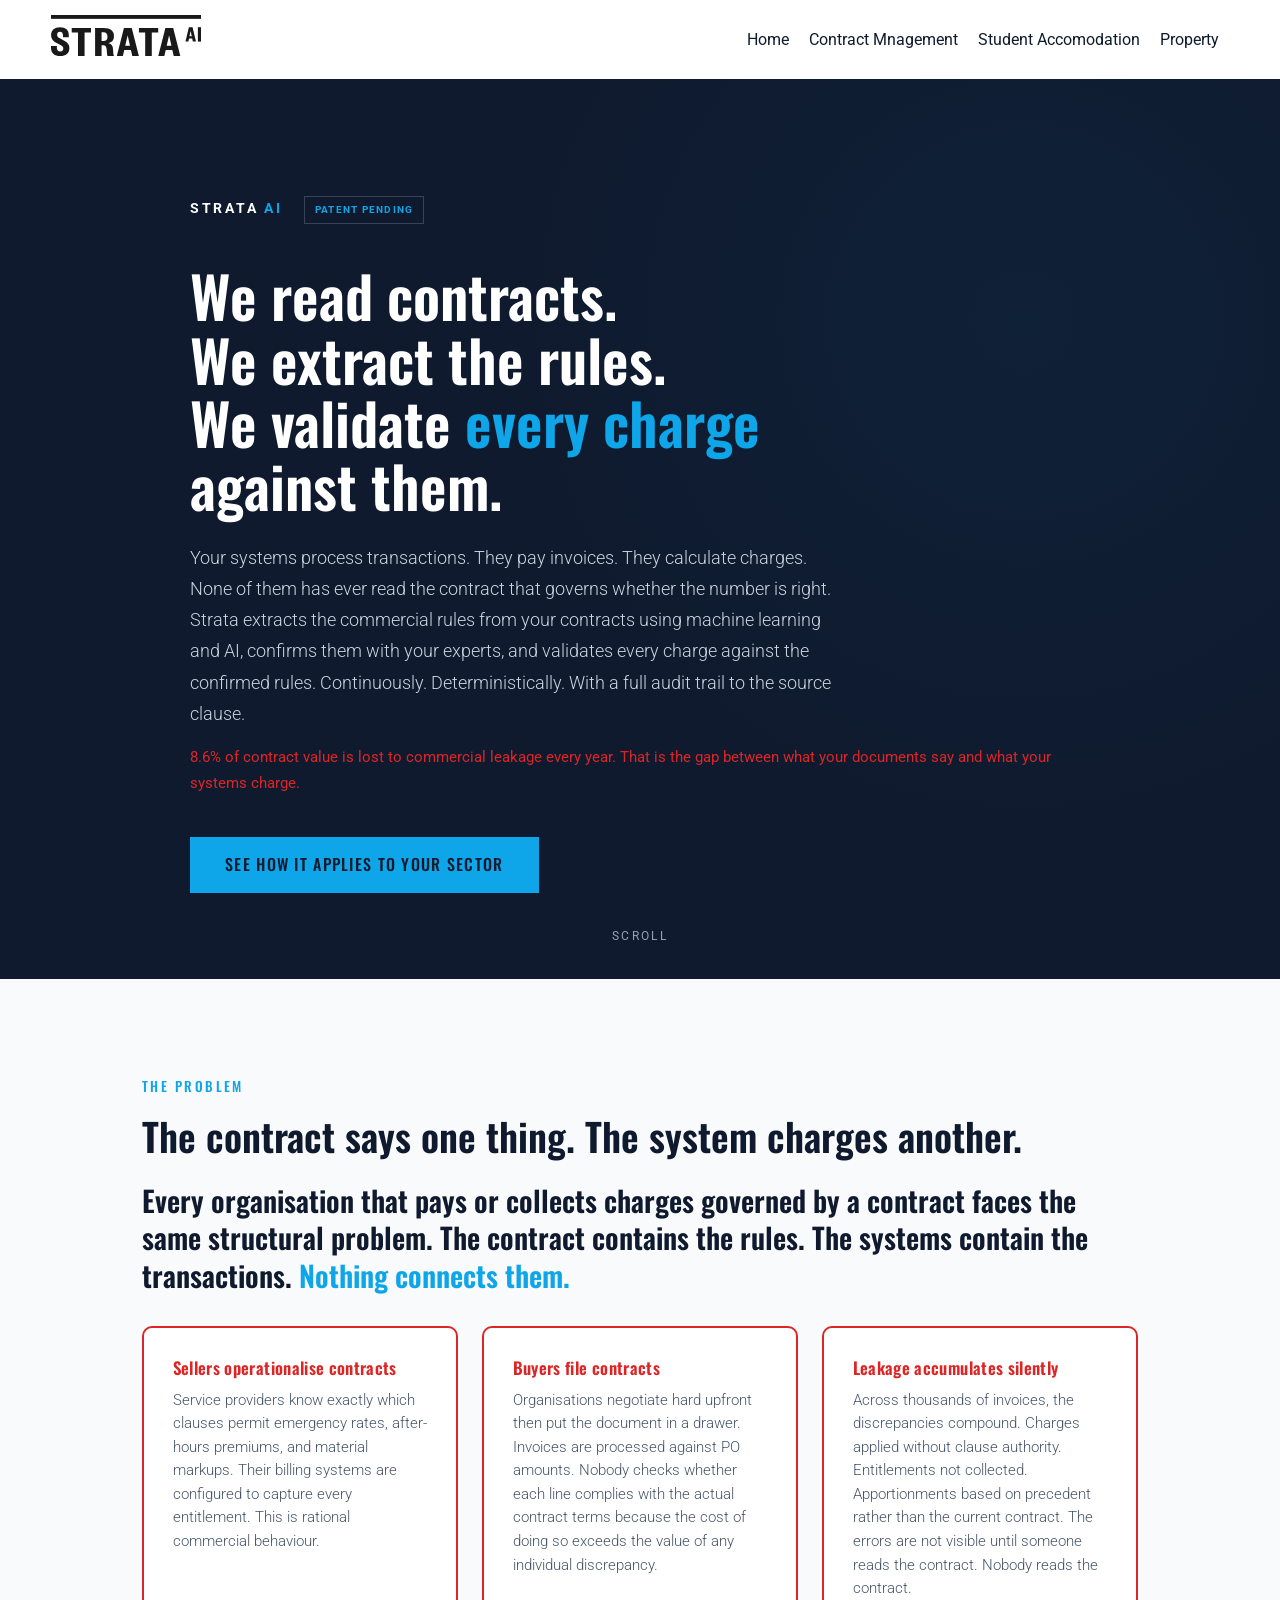
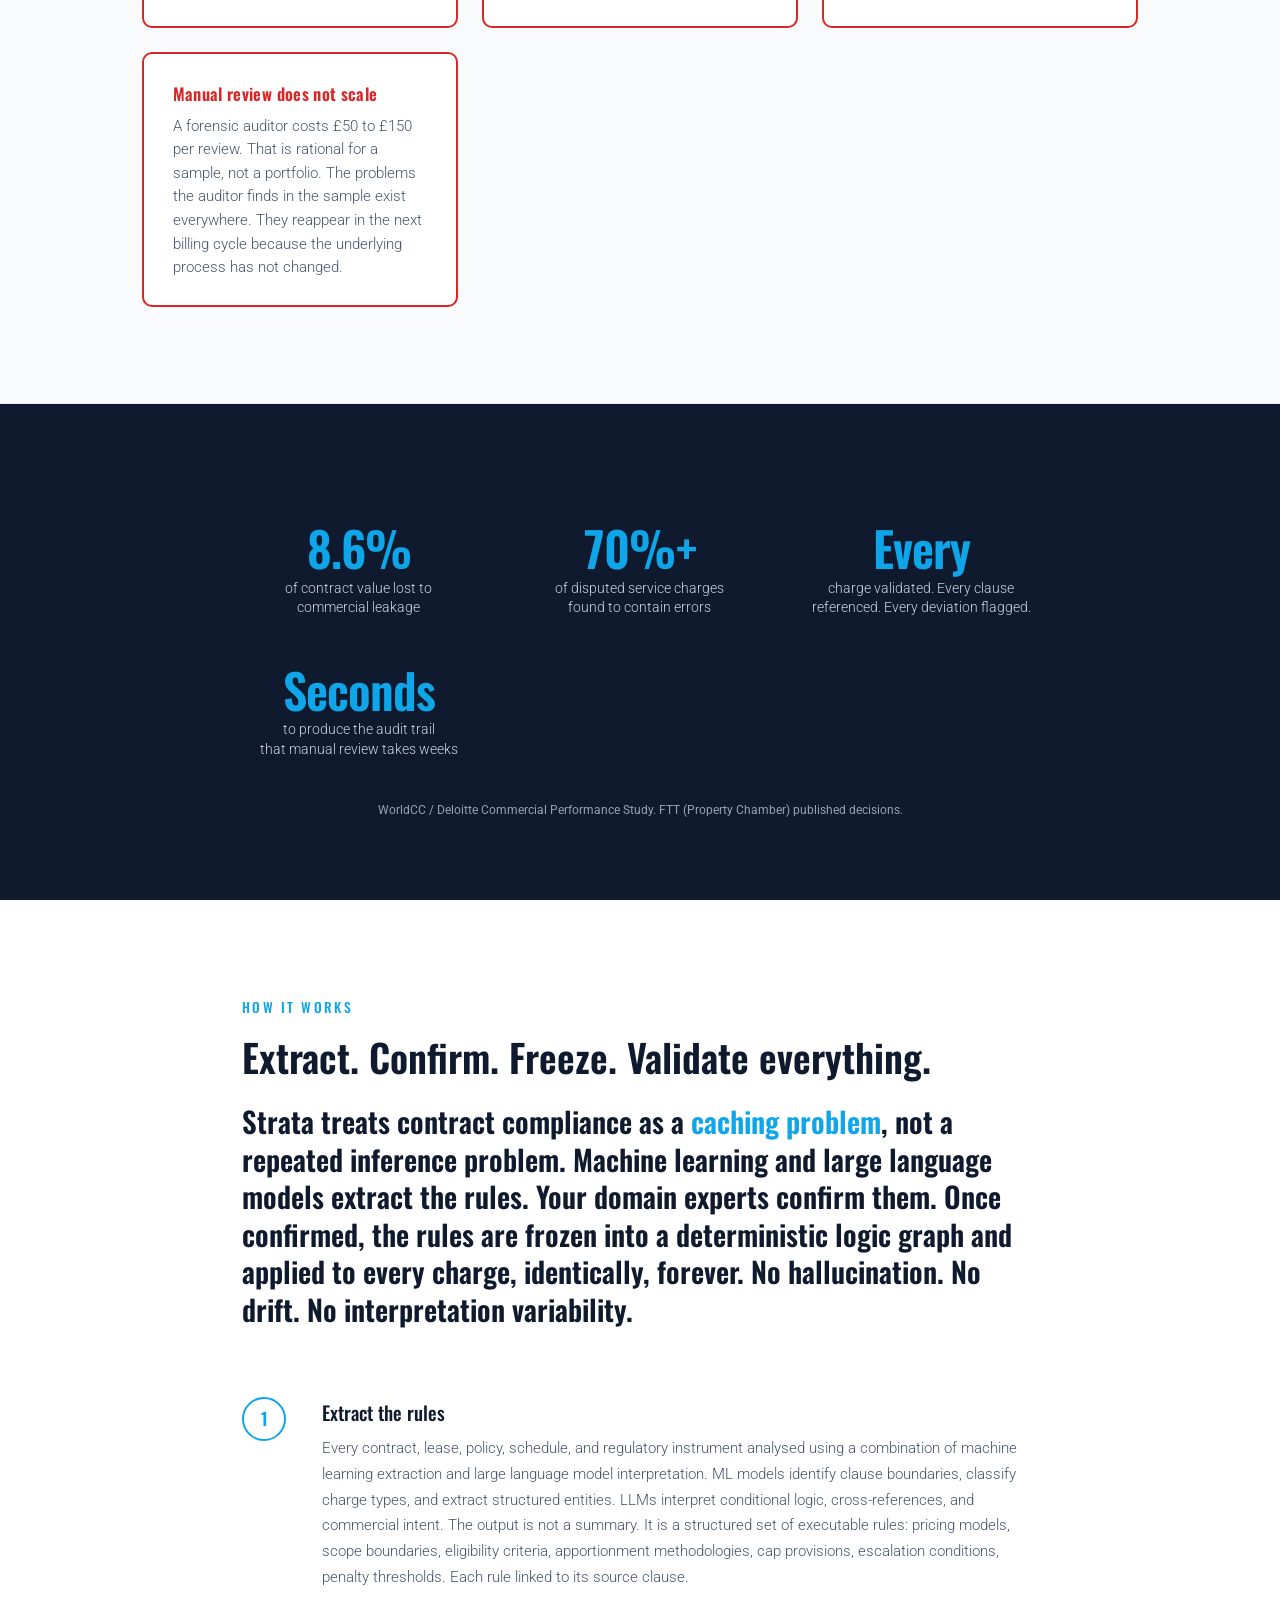
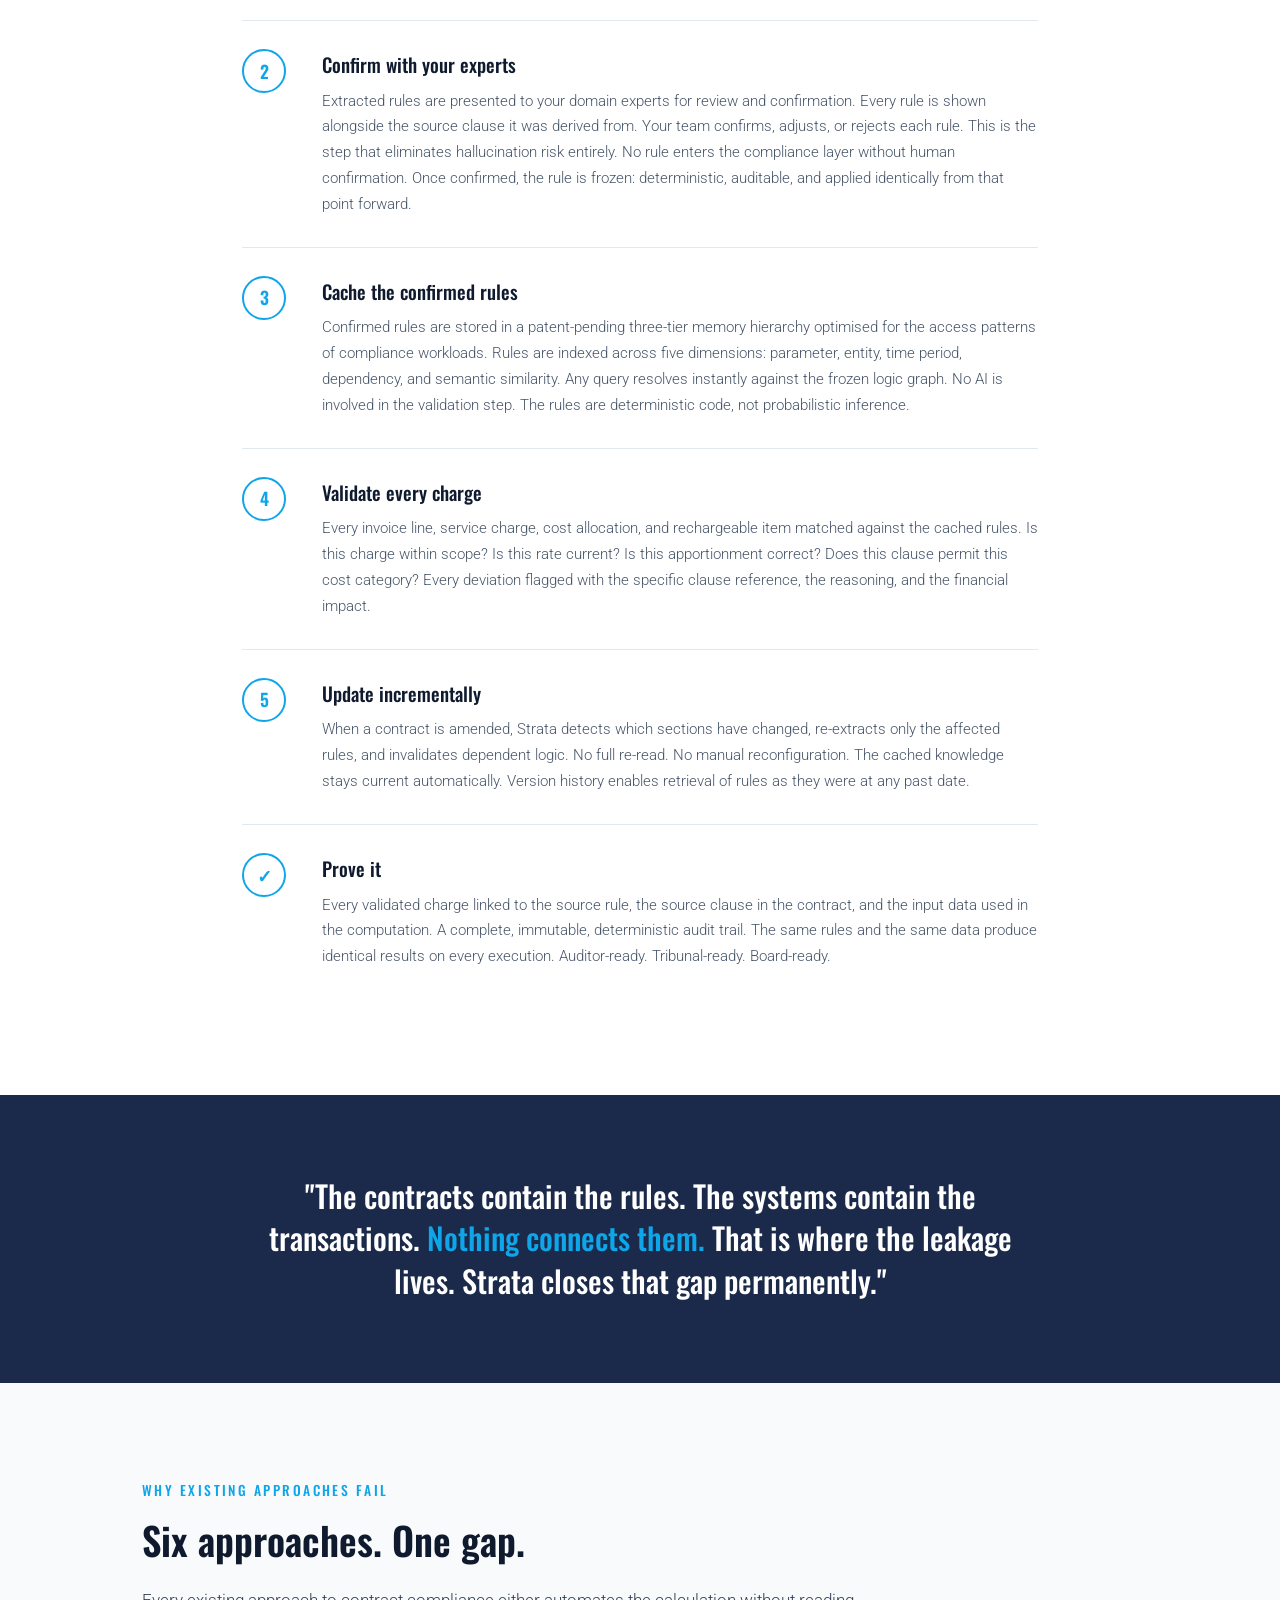
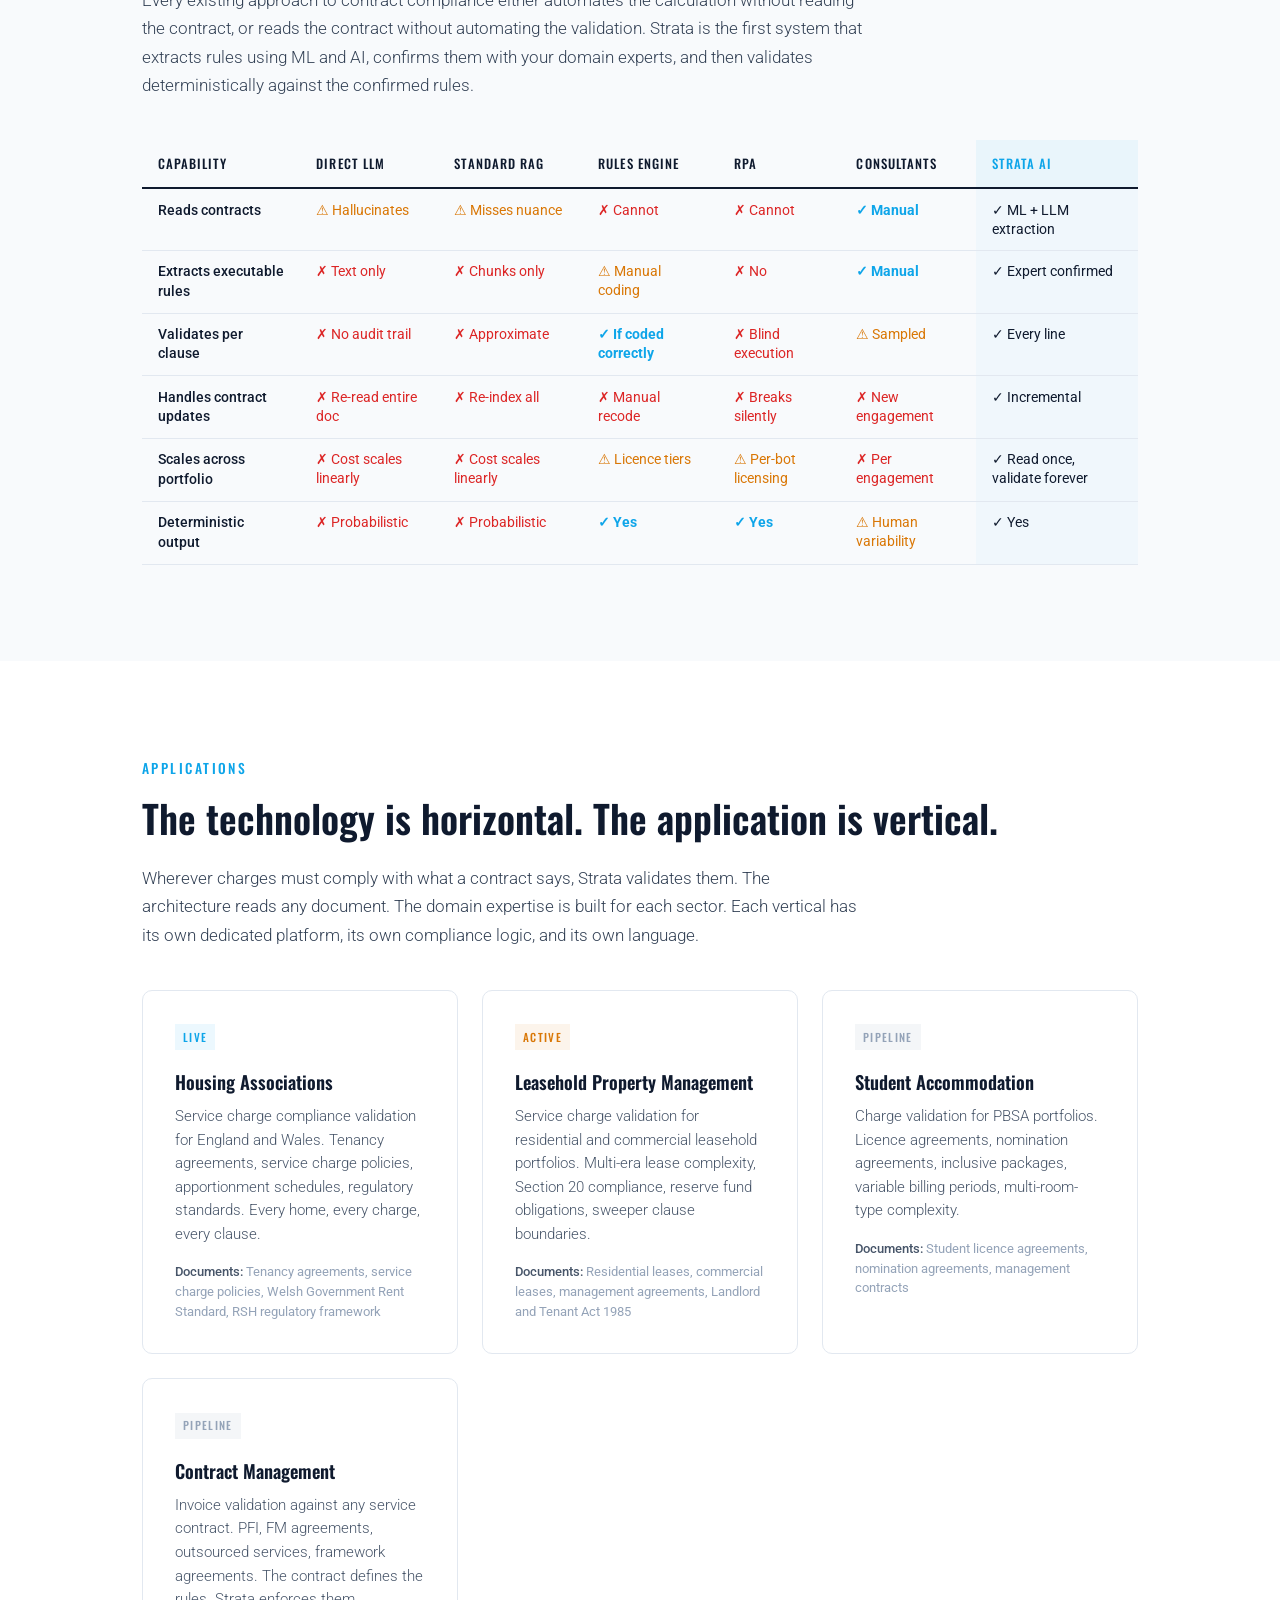
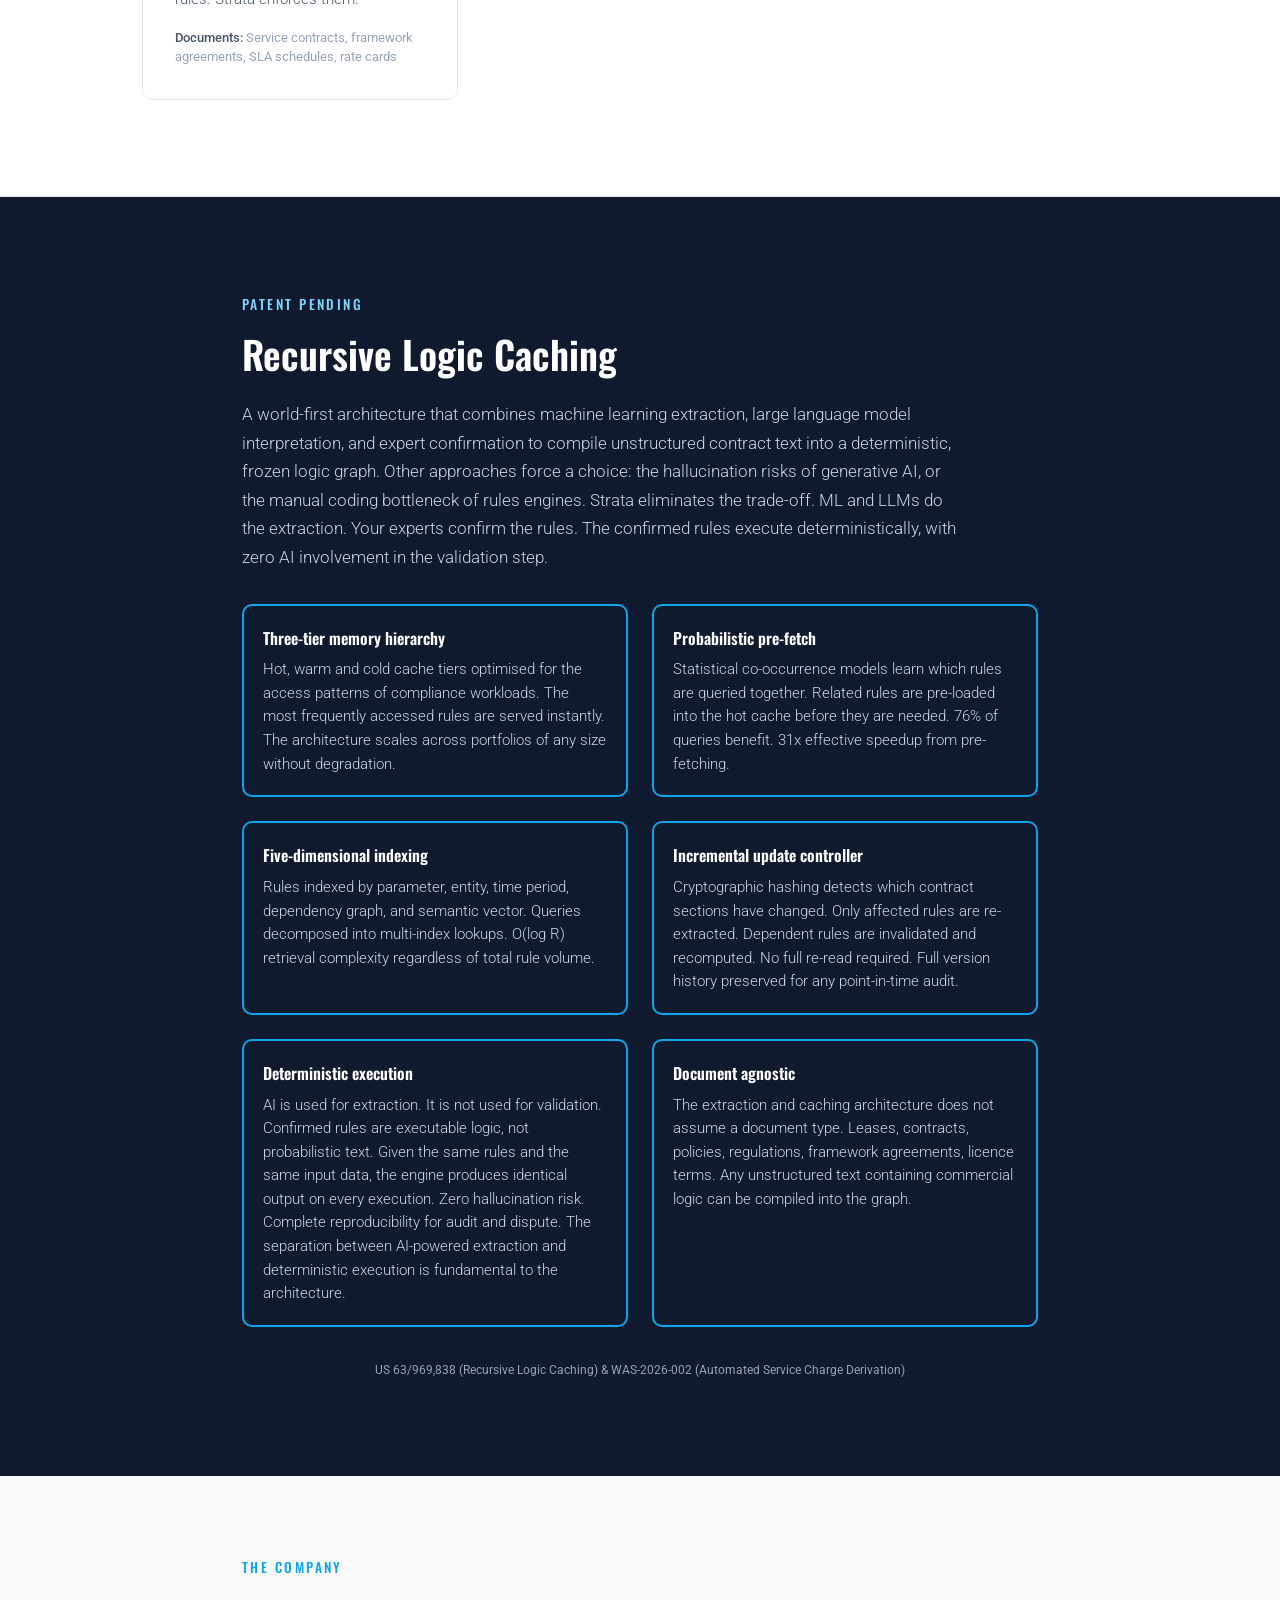
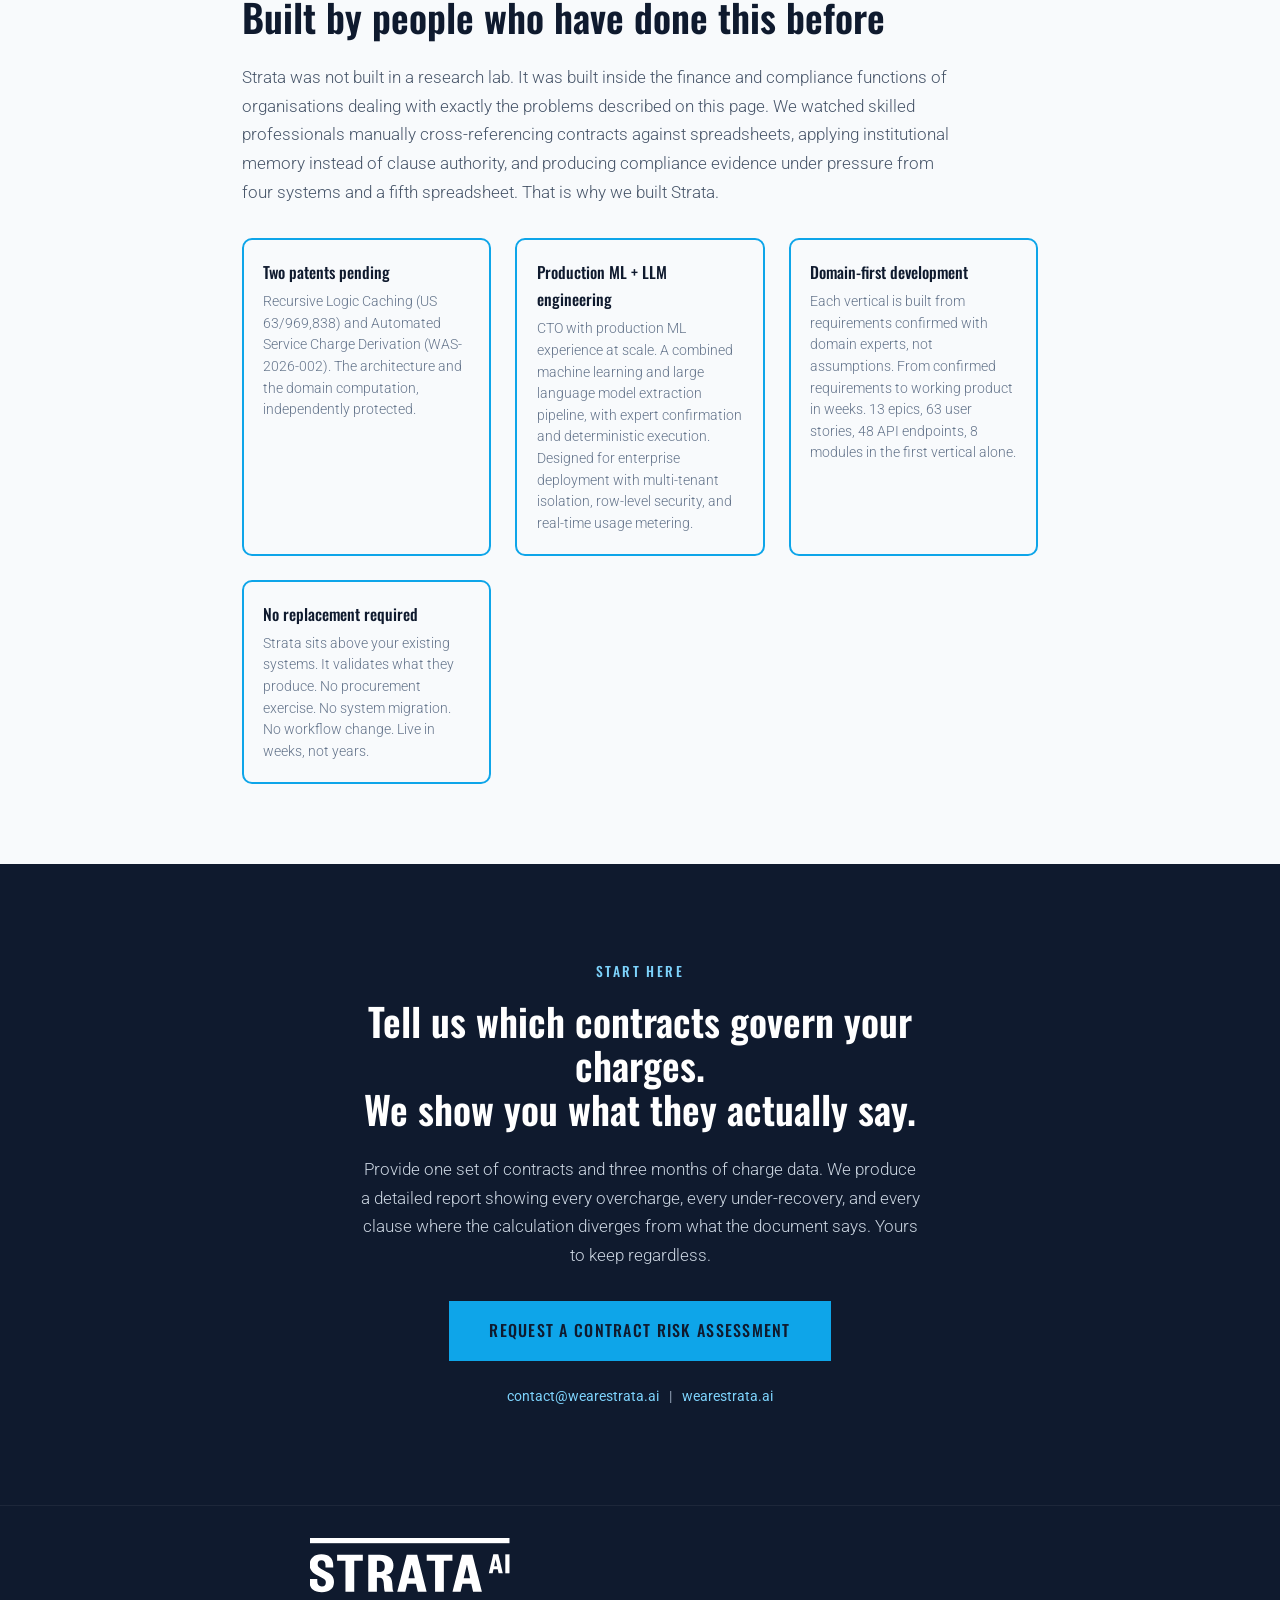
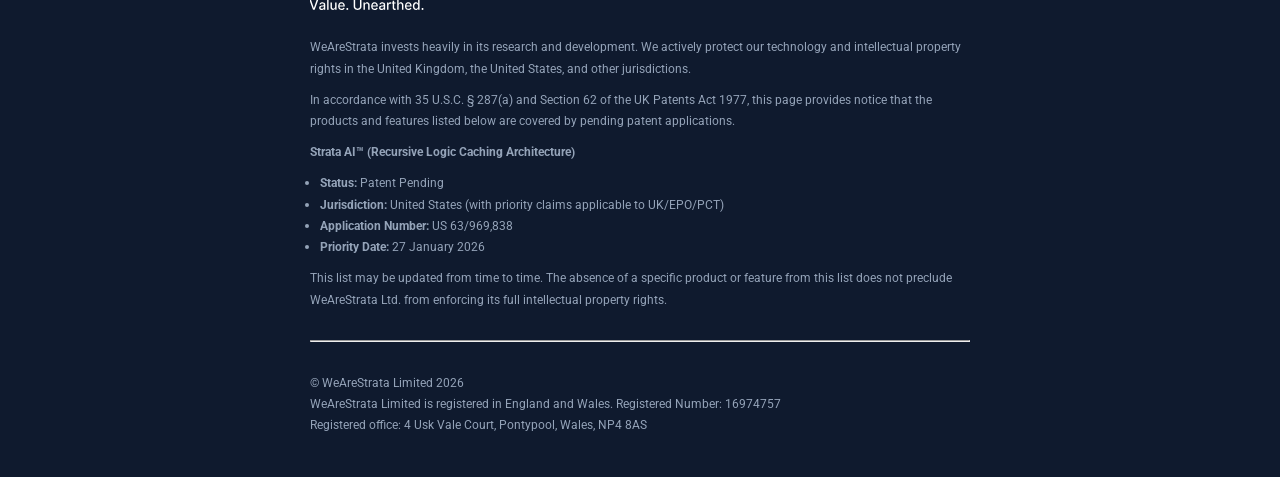
==== commit 18493480: "styling" ====
--- a/index.html
+++ b/index.html
@@ -1,11 +1,18 @@
 <!DOCTYPE html>
 <html lang="en">
 <head>
-<meta charset="UTF-8">
-<meta name="viewport" content="width=device-width, initial-scale=1.0">
-<title>Strata AI. We Read Contracts. Machines Don't. Until Now.</title>
-<link href="https://fonts.googleapis.com/css2?family=Oswald:wght@400;500;600;700&family=Roboto:wght@300;400;500;700&display=swap" rel="stylesheet">
-<link rel='stylesheet' href="./styles.css" media='all' />
+  <meta charset="UTF-8">
+  <meta name="viewport" content="width=device-width, initial-scale=1.0" />
+
+  <link rel="icon" href="./favicon.png" sizes="32x32" />
+  <link rel="icon" href="./favicon.png" sizes="192x192" />
+  <link rel="apple-touch-icon" href="./favicon.png" />
+  <meta name="msapplication-TileImage" content="./favicon.png" />
+
+  <title>Strata AI. We Read Contracts. Machines Don't. Until Now.</title>
+  <link href="https://fonts.googleapis.com/css2?family=Oswald:wght@400;500;600;700&family=Roboto:wght@300;400;500;700&display=swap" rel="stylesheet">
+  <link rel='stylesheet' href="./styles.css" media='all' />
+
 </head>
 <body>
 
@@ -364,11 +371,9 @@
     <p class="cta-body">
       Provide one set of contracts and three months of charge data. We produce a detailed report showing every overcharge, every under-recovery, and every clause where the calculation diverges from what the document says. Yours to keep regardless.
     </p>
-    <a href="mailto:neal@wearestrata.ai" class="cta-button">Request a risk assessment</a>
+    <a href="mailto:contact@wearestrata.ai" class="cta-button">Request a contract risk assessment</a>
     <div class="cta-contact">
-      Neal Gandhi, CEO
-      &ensp;|&ensp;
-      <a href="mailto:neal@wearestrata.ai"><span class="__cf_email__" data-cfemail="78161d1914380f1d190a1d0b0c0a190c19561911">neal@wearestrata.ai</span></a>
+      <a href="mailto:contact@wearestrata.ai">contact@wearestrata.ai</a>
       &ensp;|&ensp;
       <a href="https://wearestrata.ai">wearestrata.ai</a>
     </div>
--- a/styles.css
+++ b/styles.css
@@ -791,7 +791,8 @@
   font-weight: 600;
   font-size: 1.1rem;
   color: var(--teal);
-  flex-shrink: 0
+  flex-shrink: 0;
+  border-radius:50%;
 }
 
 .how-title {
@@ -1078,12 +1079,13 @@
   display: grid;
   grid-template-columns: repeat(auto-fit, minmax(220px, 1fr));
   gap: 1.5rem;
-  margin-top: 2rem
+  margin-top: 2rem;
 }
 
 .credential {
-  border-top: 2px solid var(--teal);
-  padding-top: 1rem
+  border: 2px solid var(--teal);
+  border-radius:10px;
+  padding: 1.2rem
 }
 
 .credential-title {
@@ -1295,6 +1297,7 @@
   flex-shrink: 0;
   border-radius: 50%;
   color: #FFF;
+  border-radius:50%;
 }
 
 .step-title {
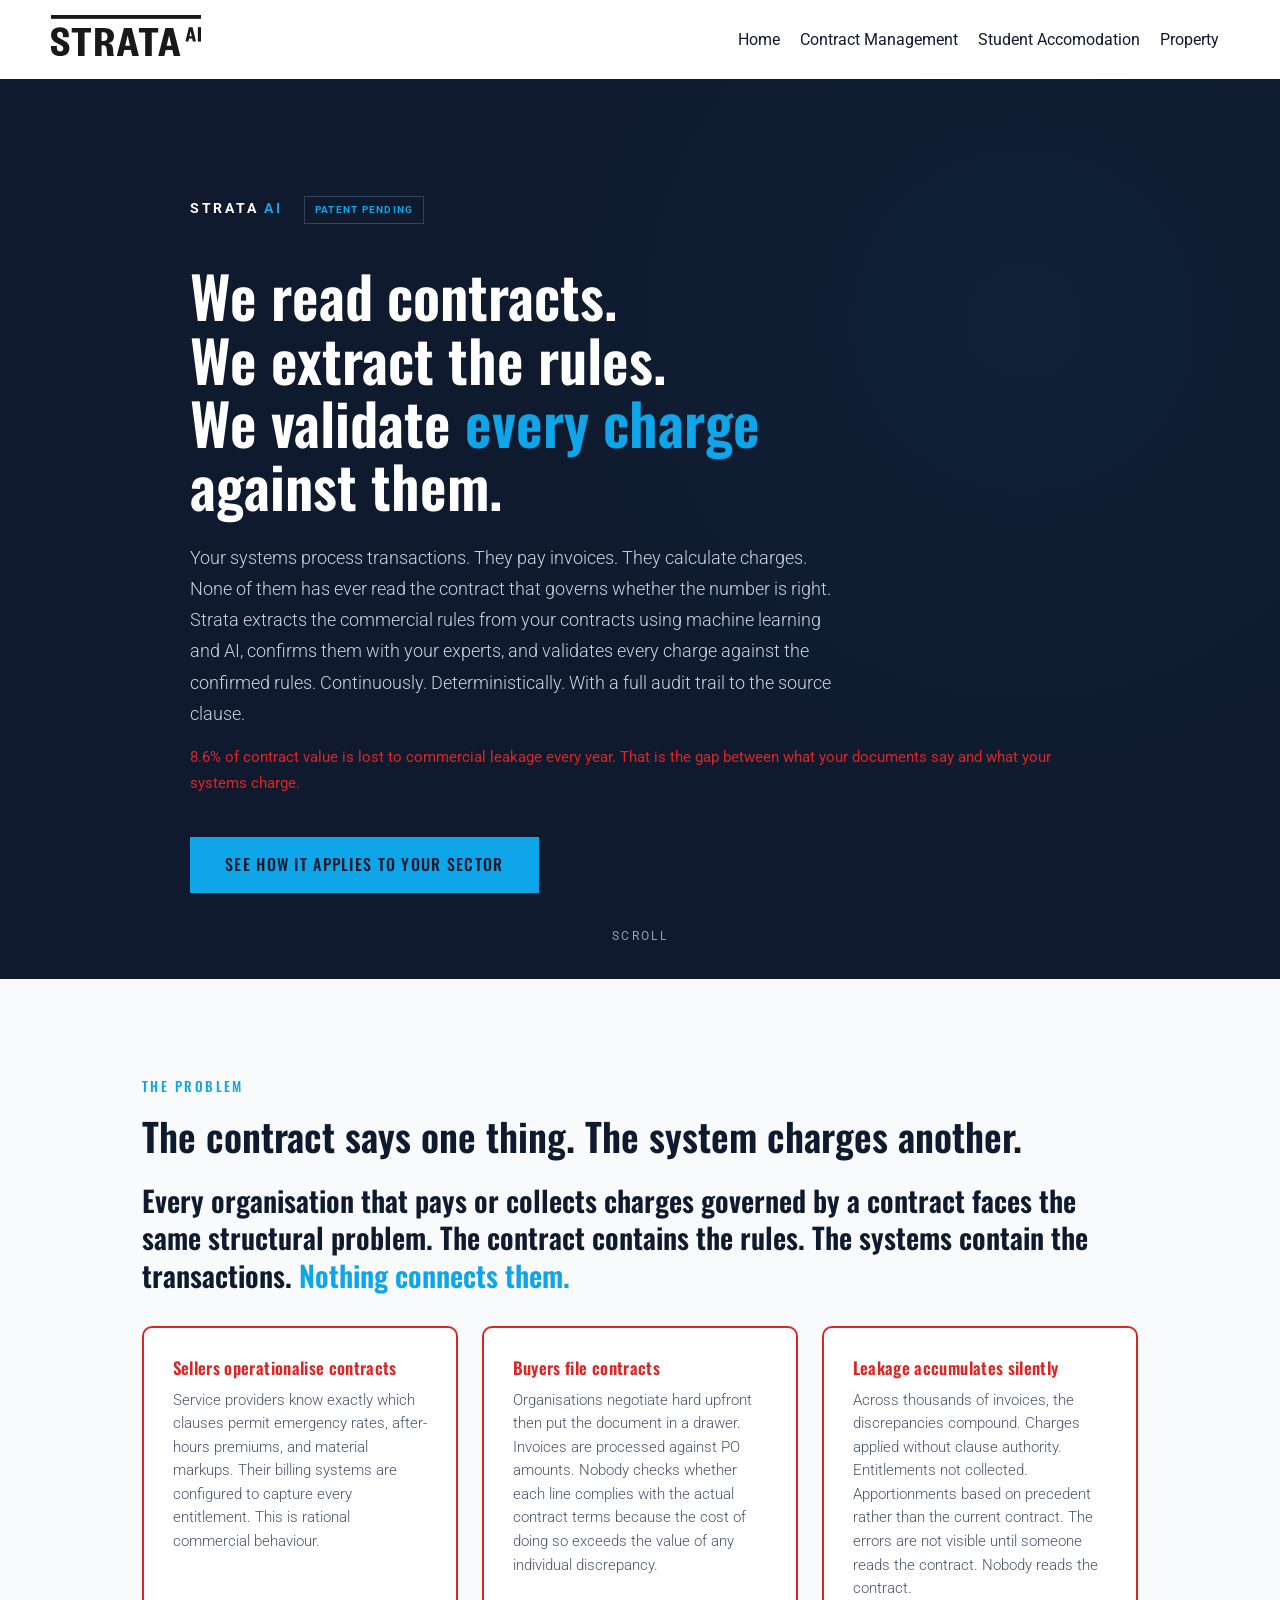
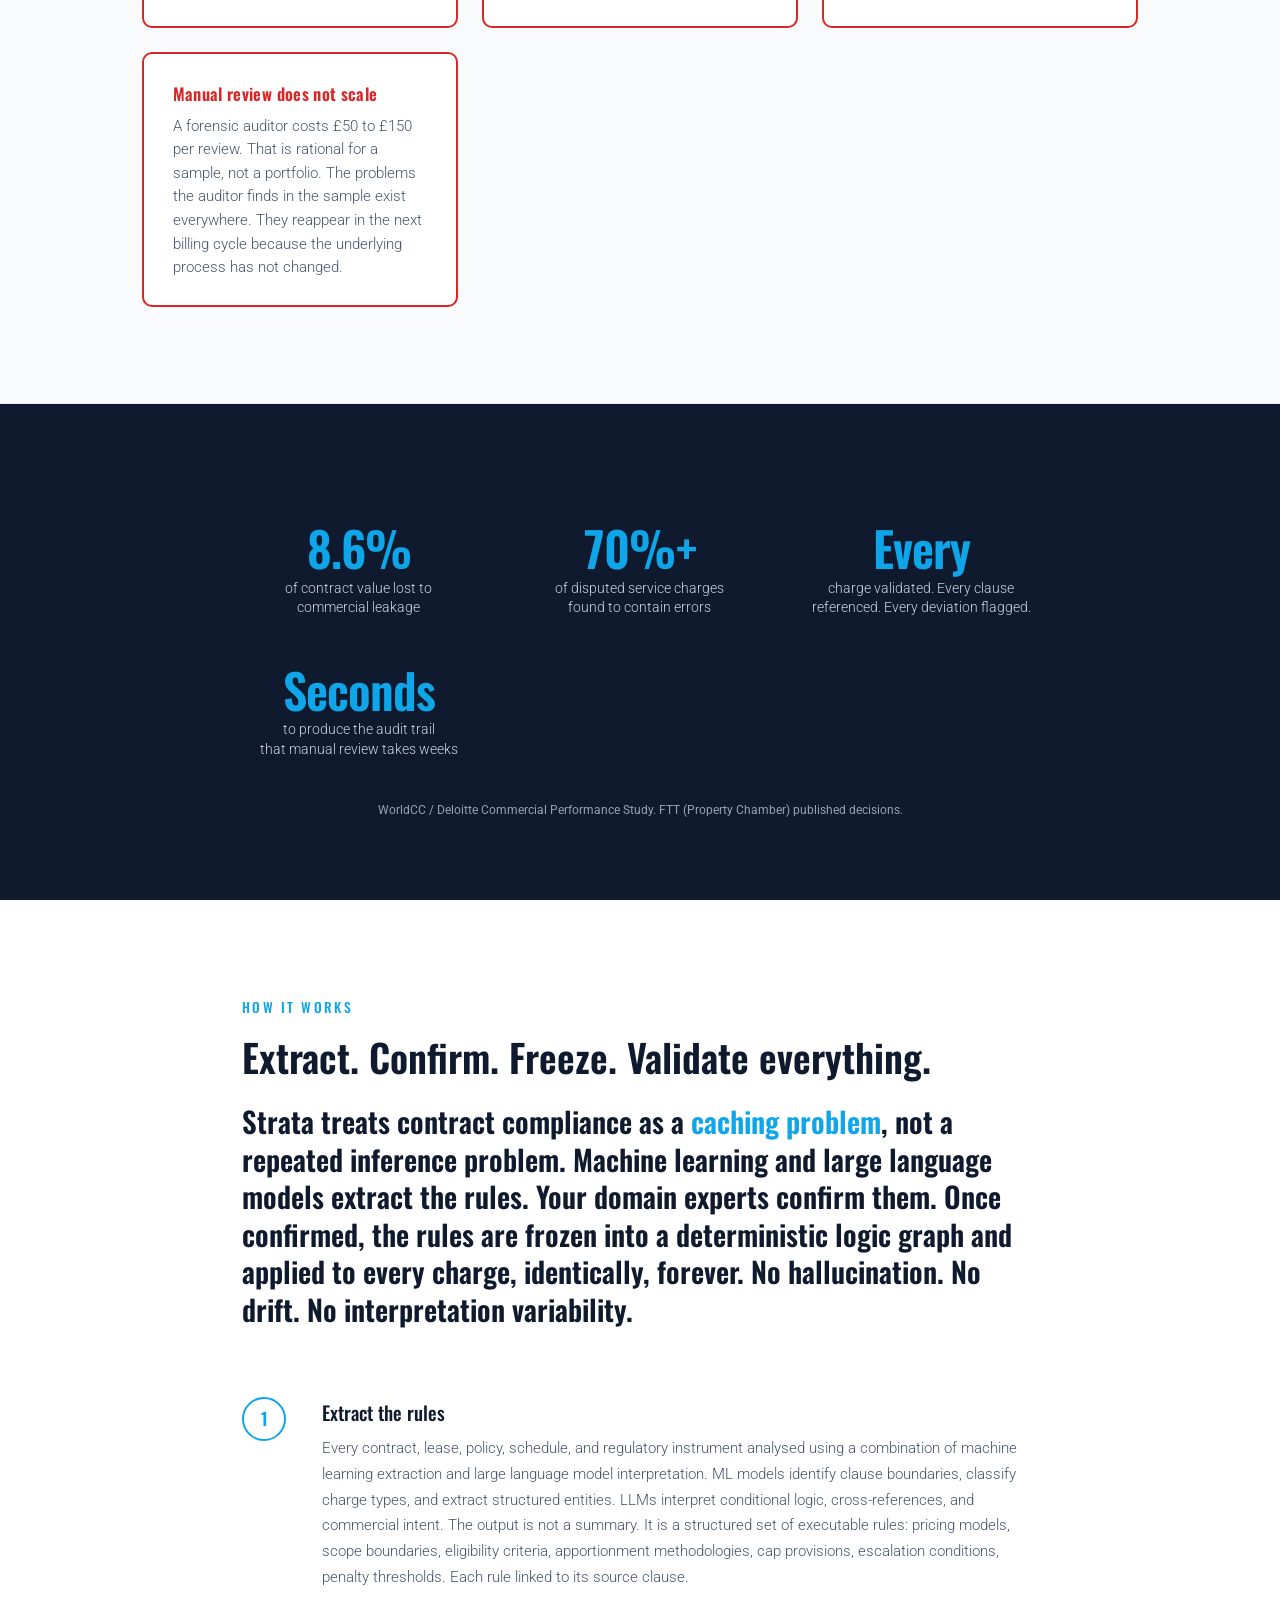
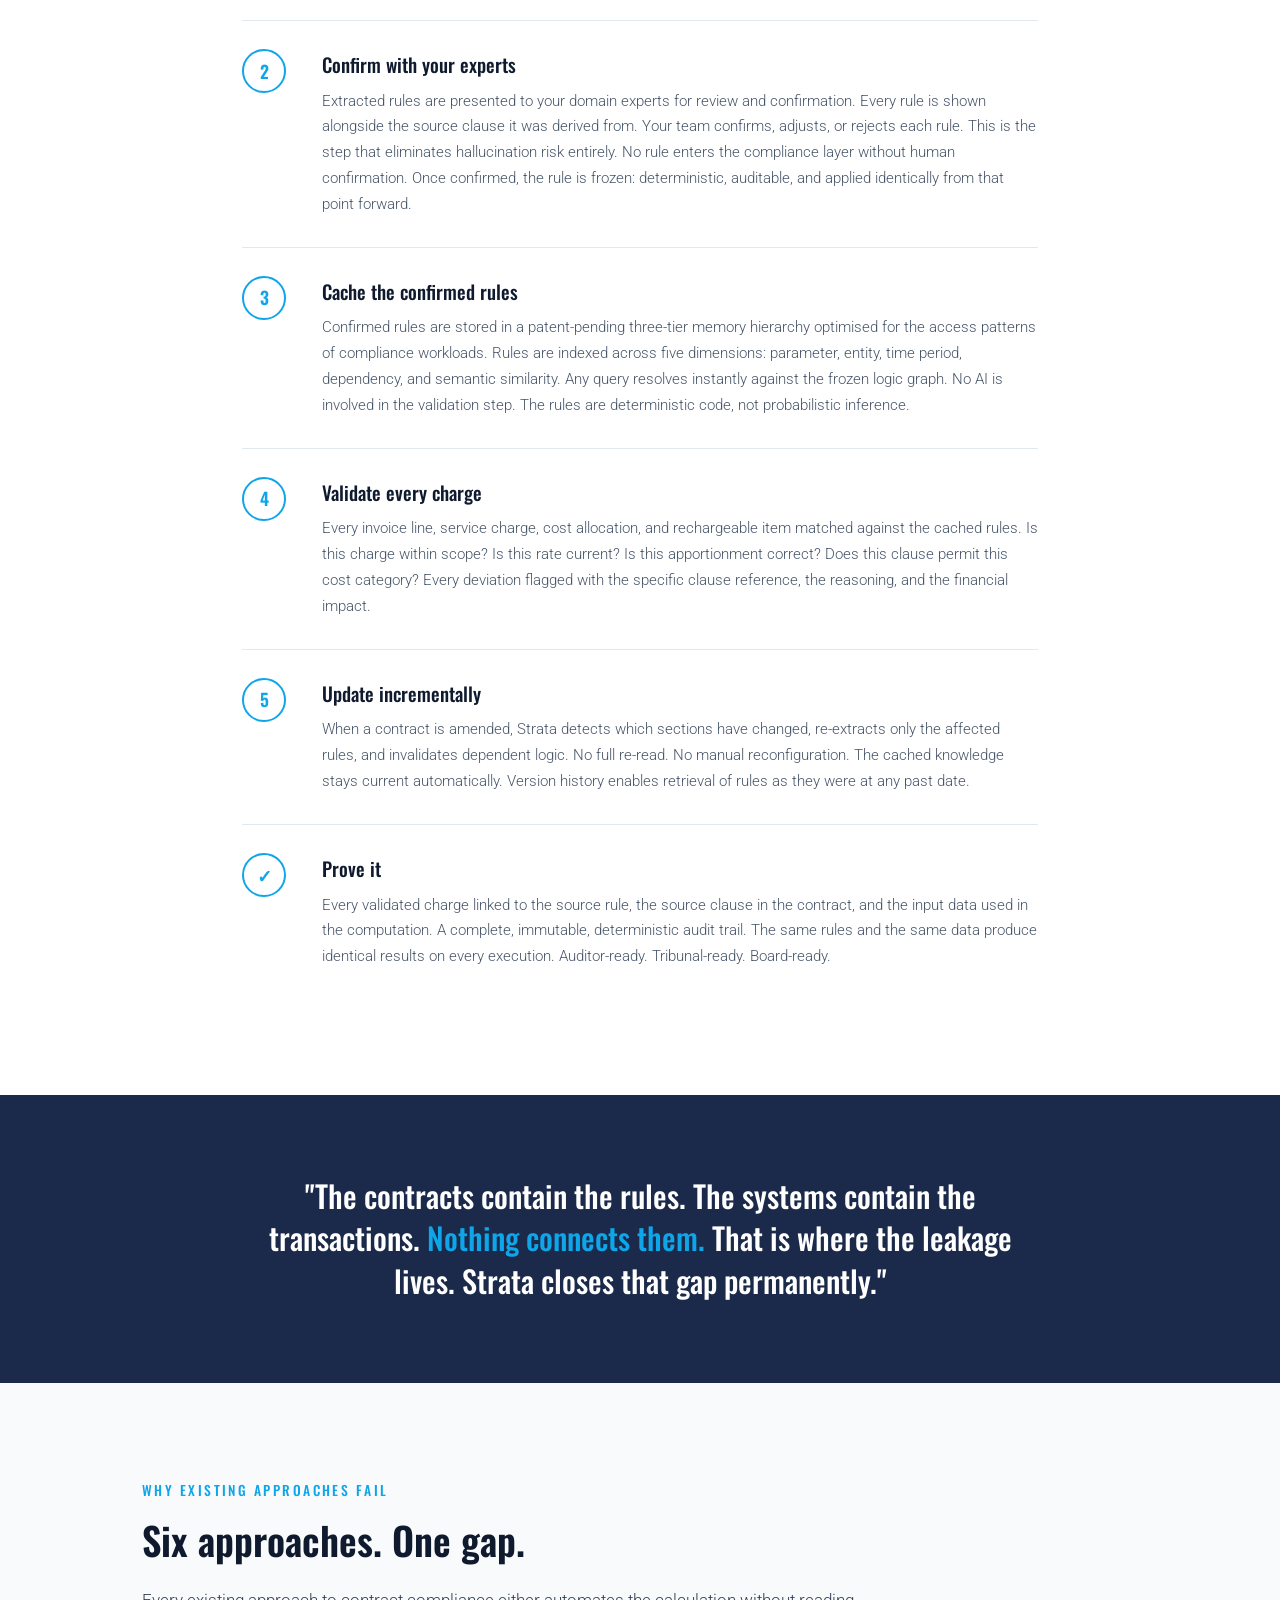
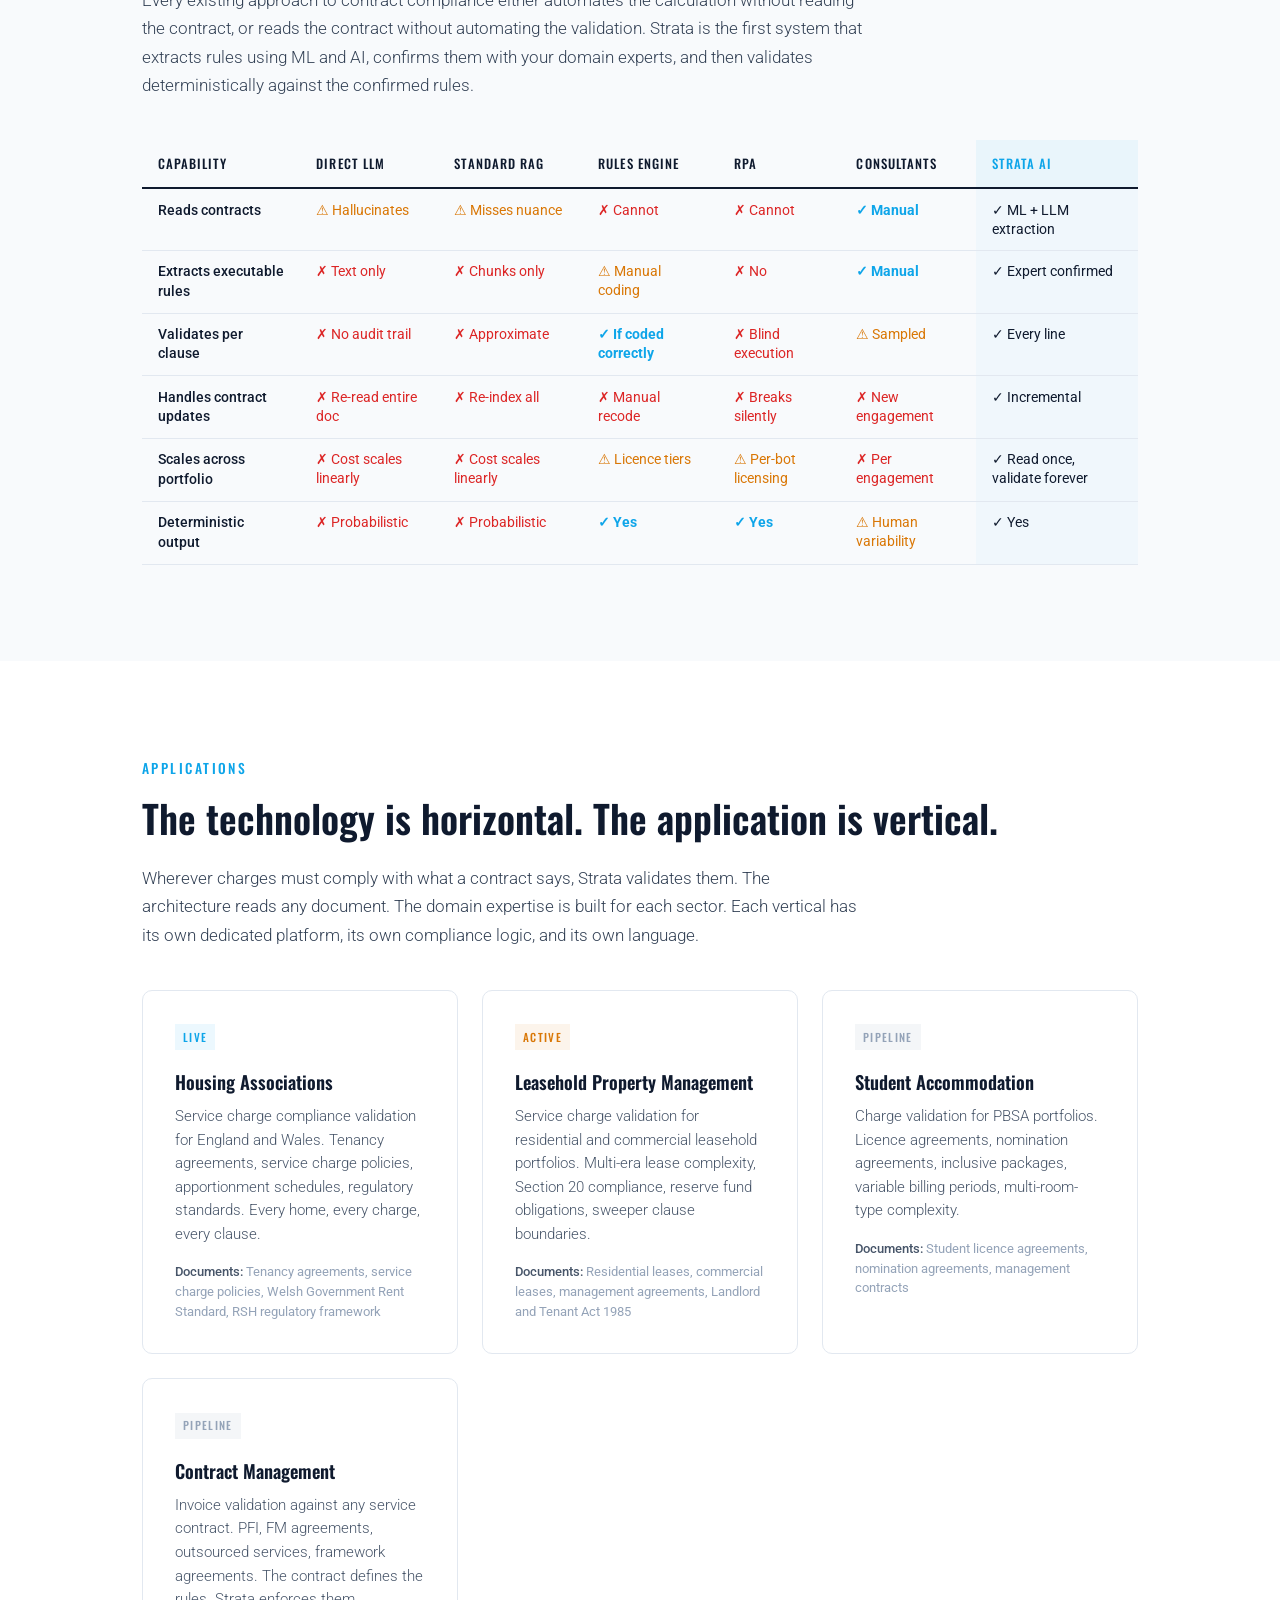
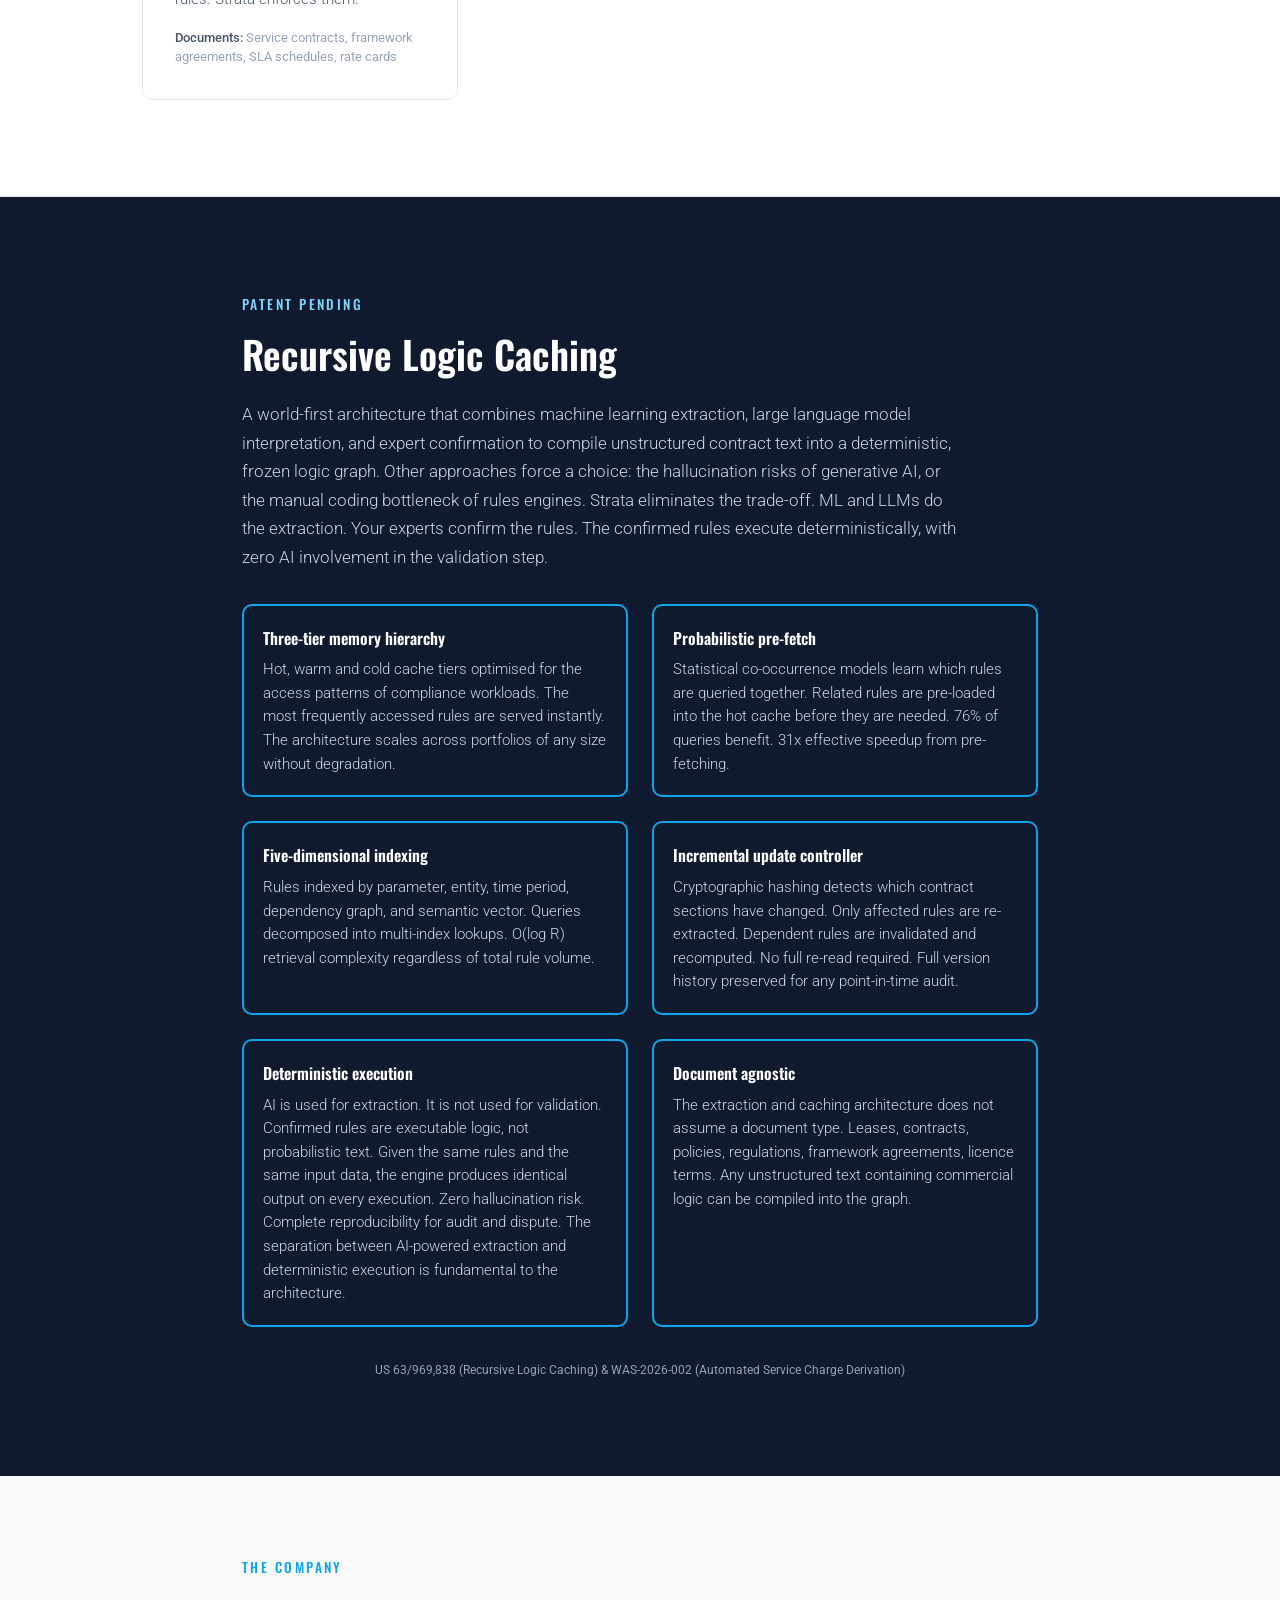
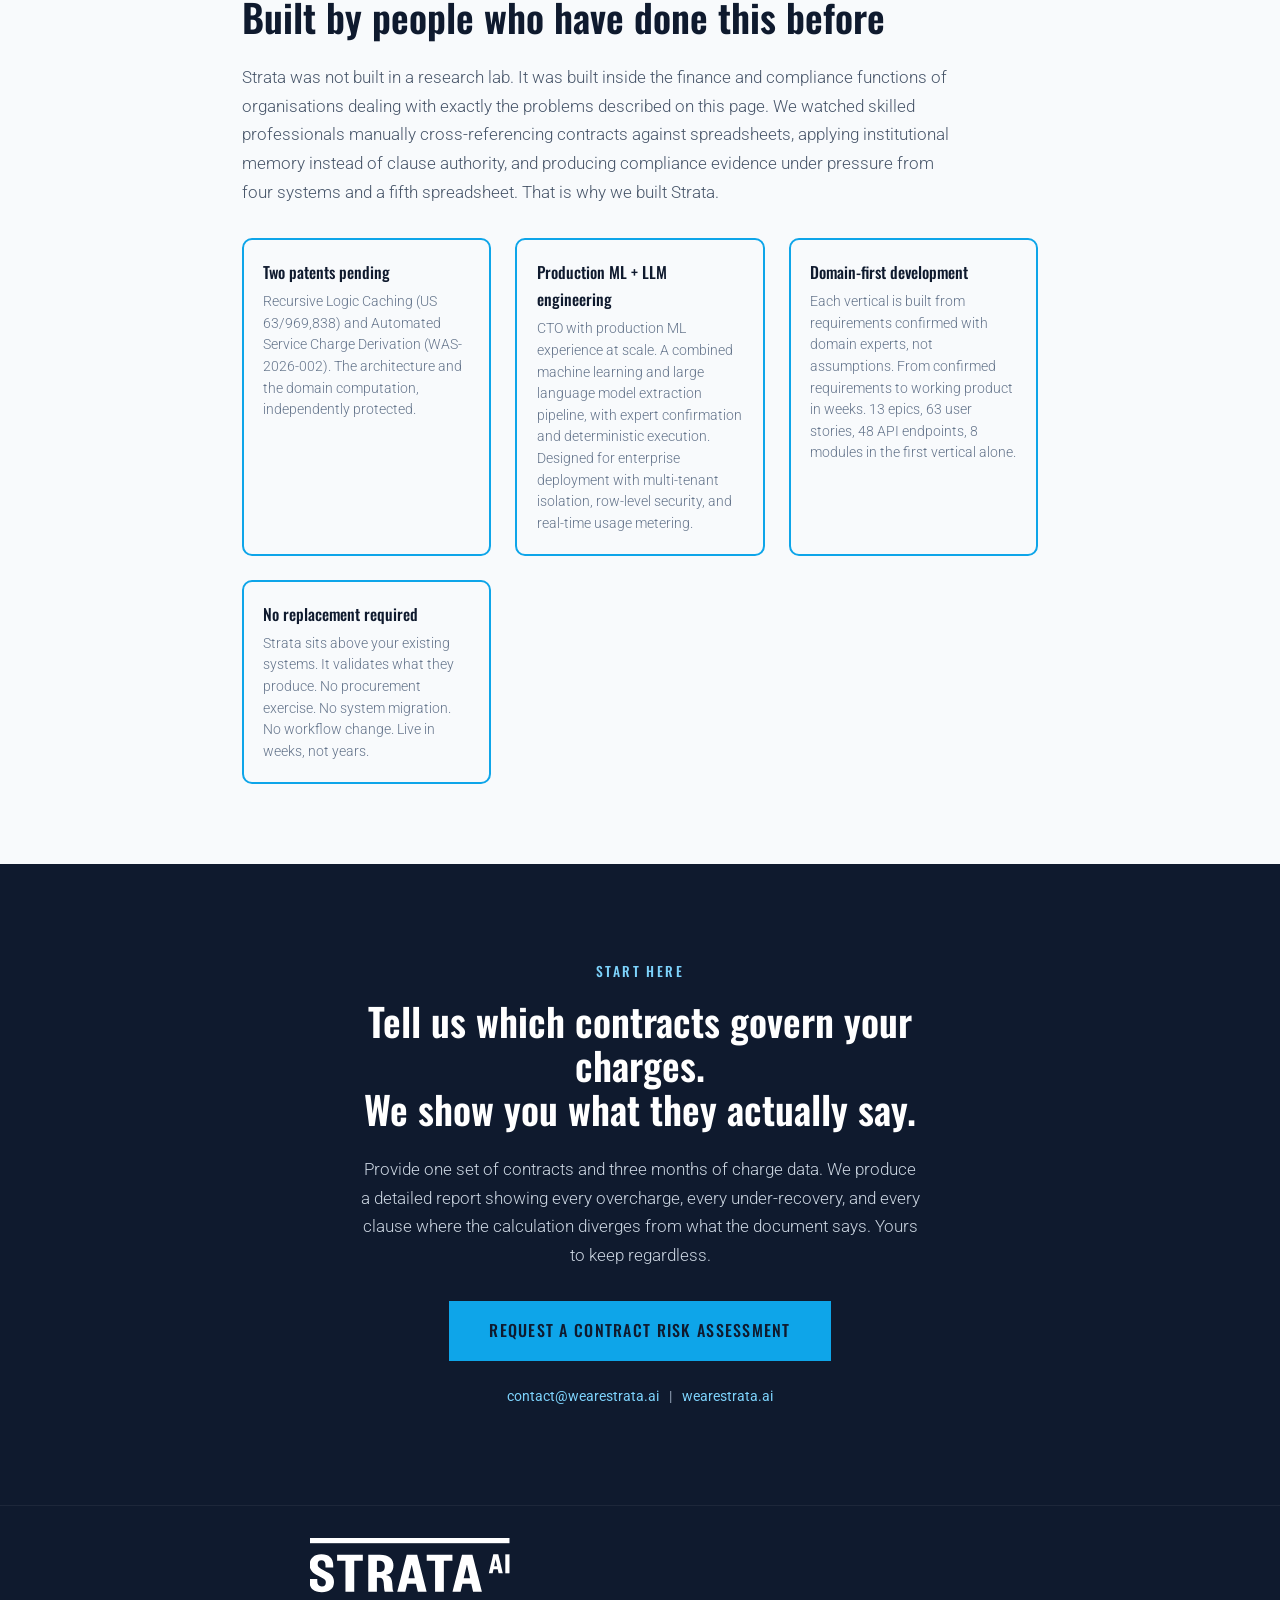
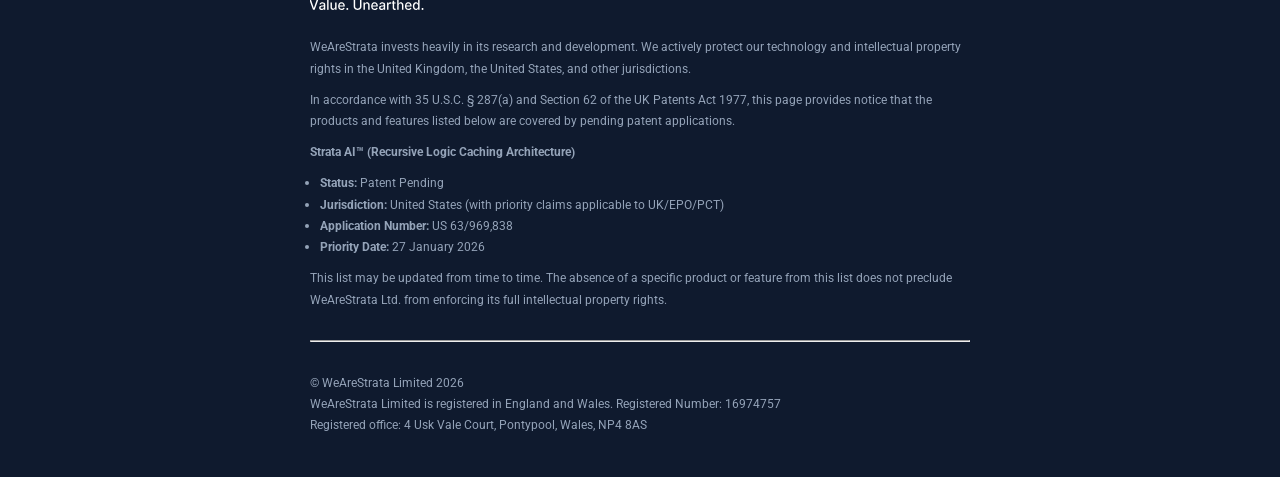
==== commit 6c7239da: "spelling correction." ====
--- a/index.html
+++ b/index.html
@@ -26,7 +26,7 @@
       <div class="wp-block-group is-layout-constrained wp-container-core-group-is-layout-77ab4cf0 wp-block-group-is-layout-constrained" style="margin-top:0px;margin-bottom:0px;padding-right:0px;padding-left:15px">
       <ul>
         <li><a href="/" title="Home">Home</a></li>
-        <li><a href="/contract-management" title="Contract Mnagement">Contract Mnagement</a></li>
+        <li><a href="/contract-management" title="Contract Management">Contract Management</a></li>
         <li><a href="/student-accomodation" title="Student Accomodation">Student Accomodation</a></li>
         <li><a href="/property" title="Property">Property</a></li>
       </ul>
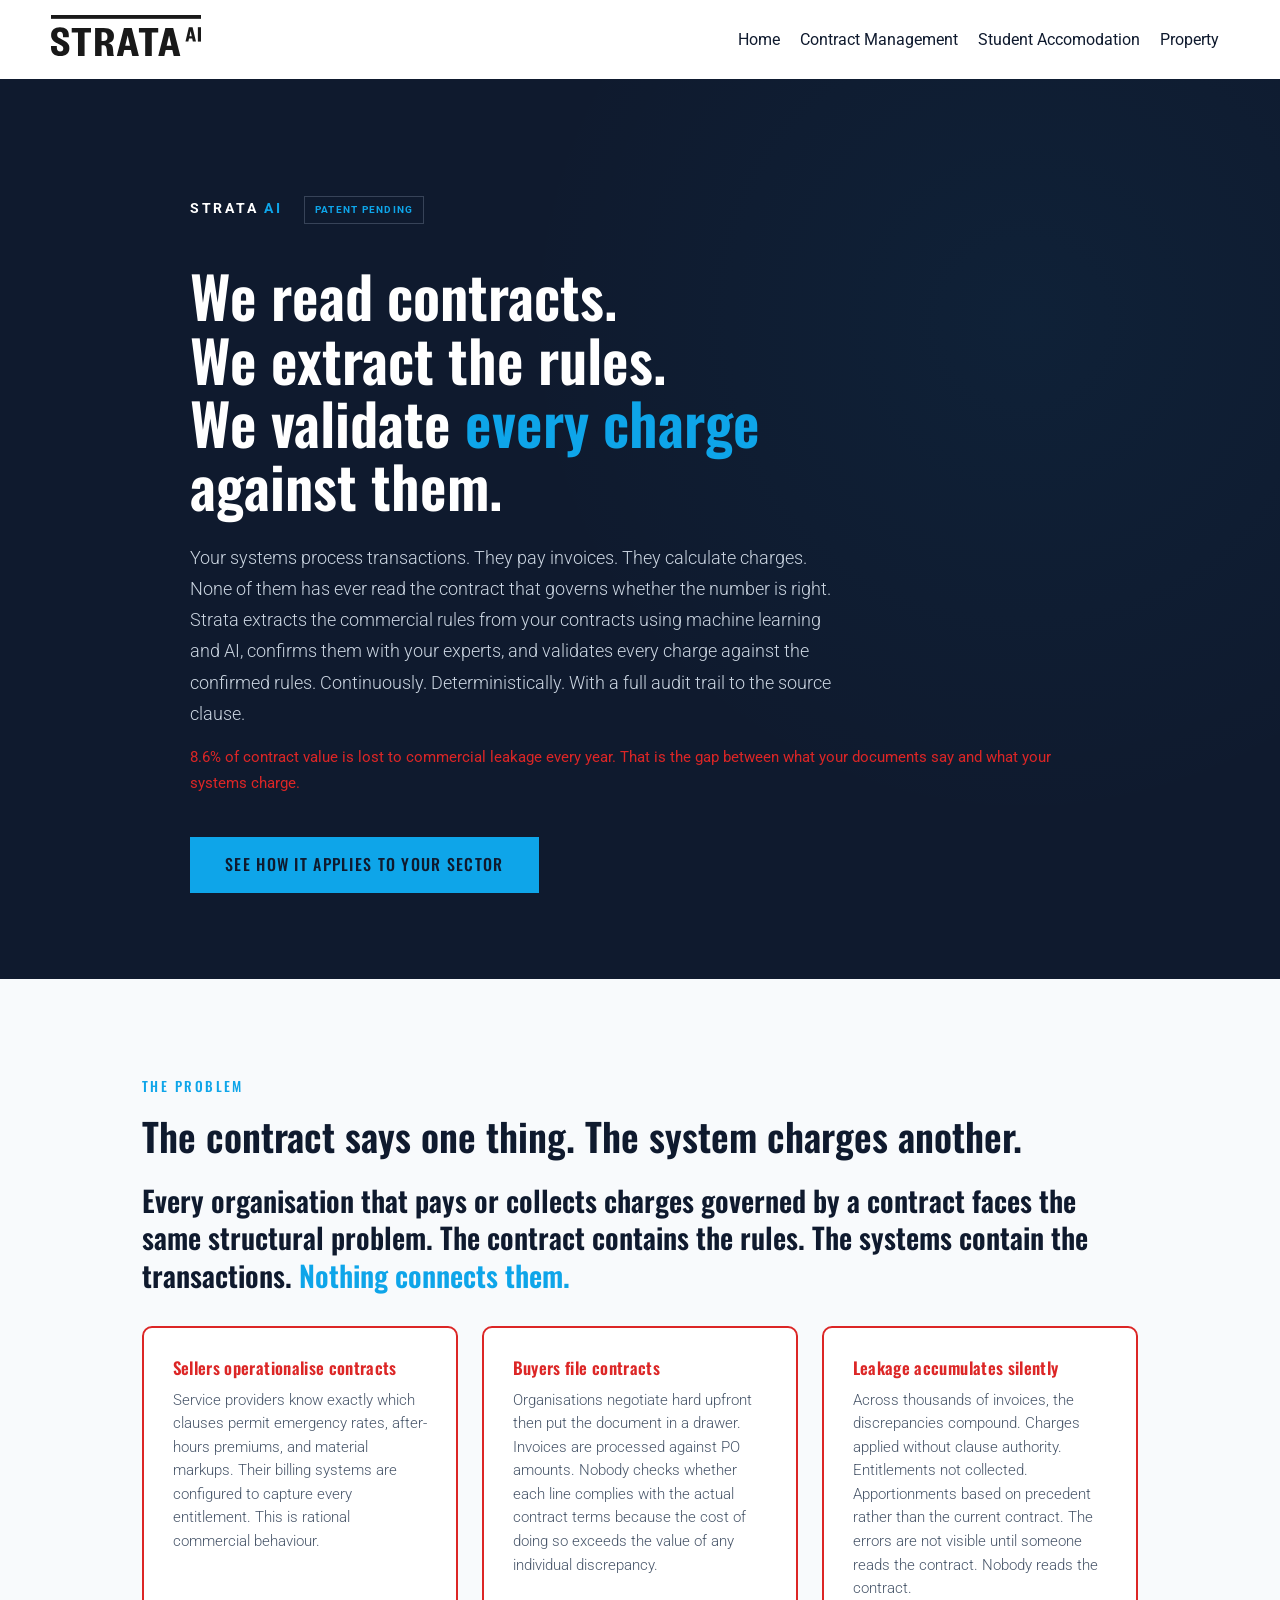
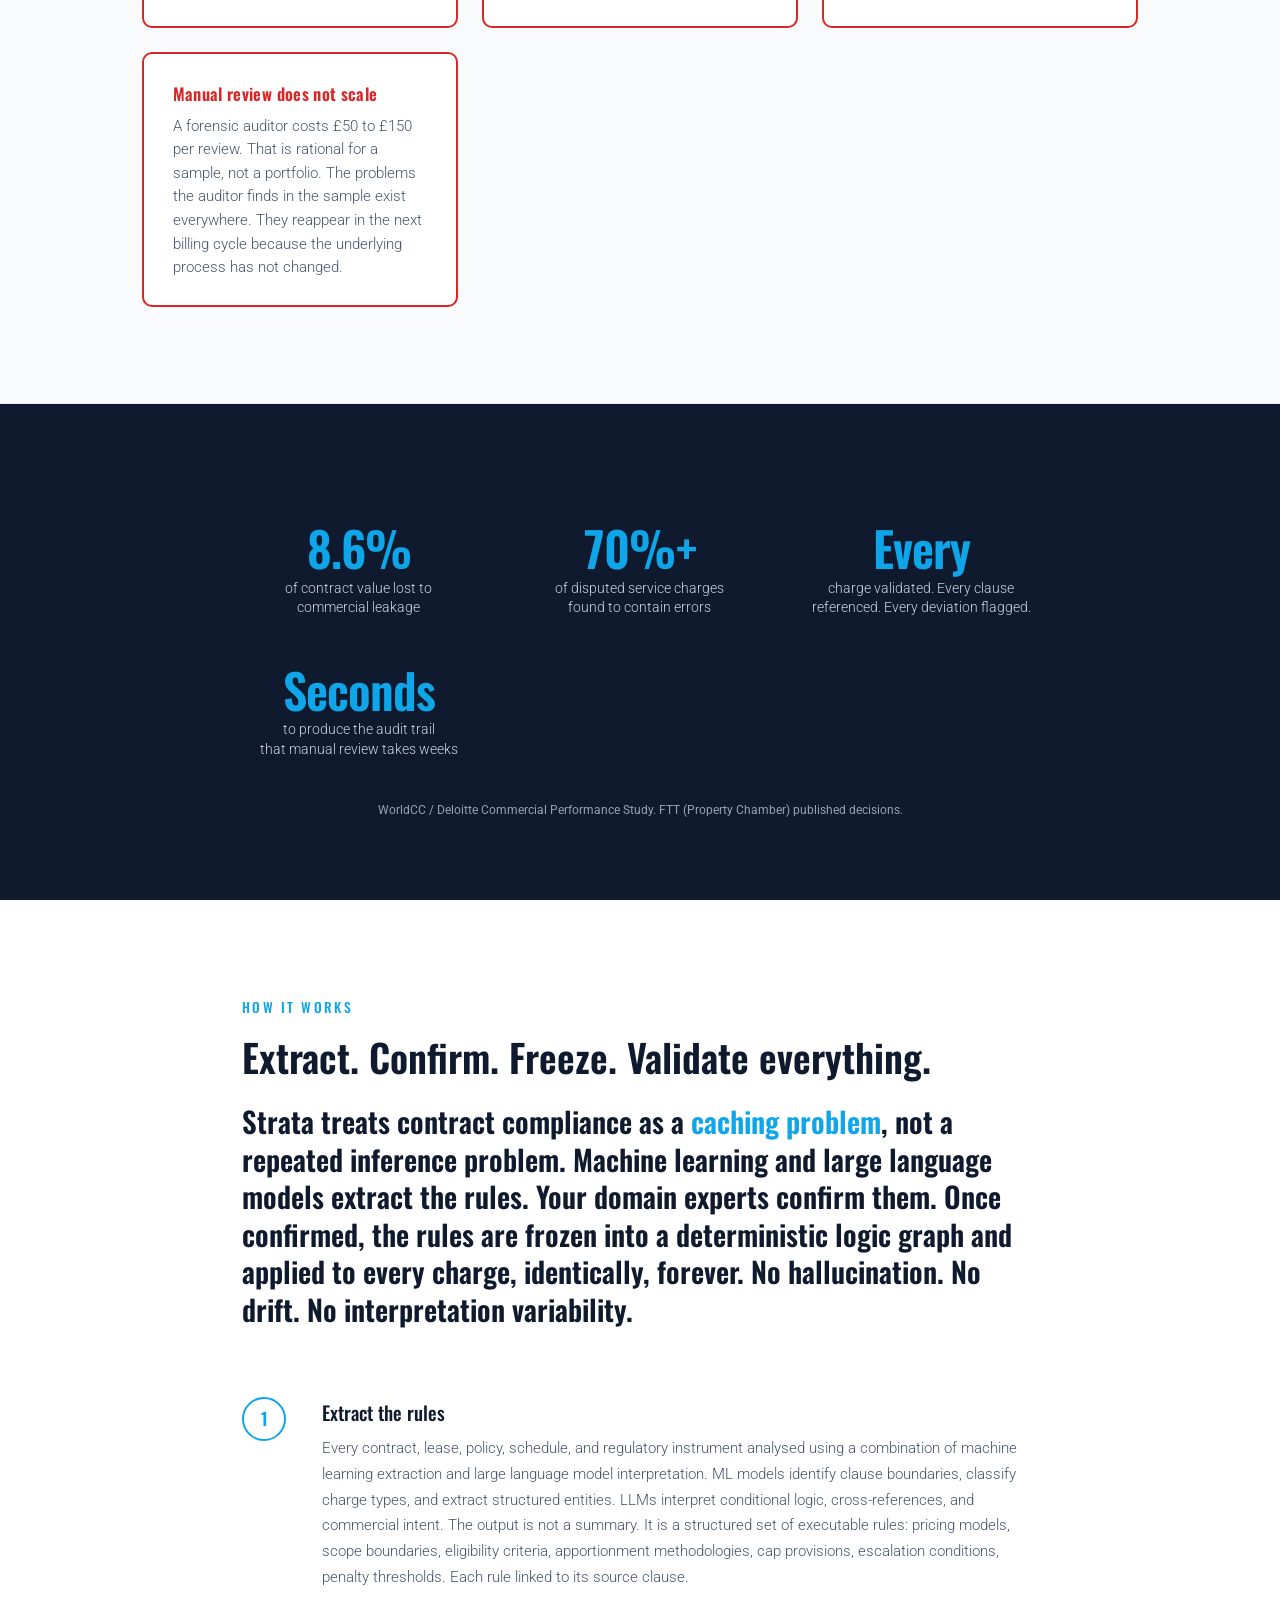
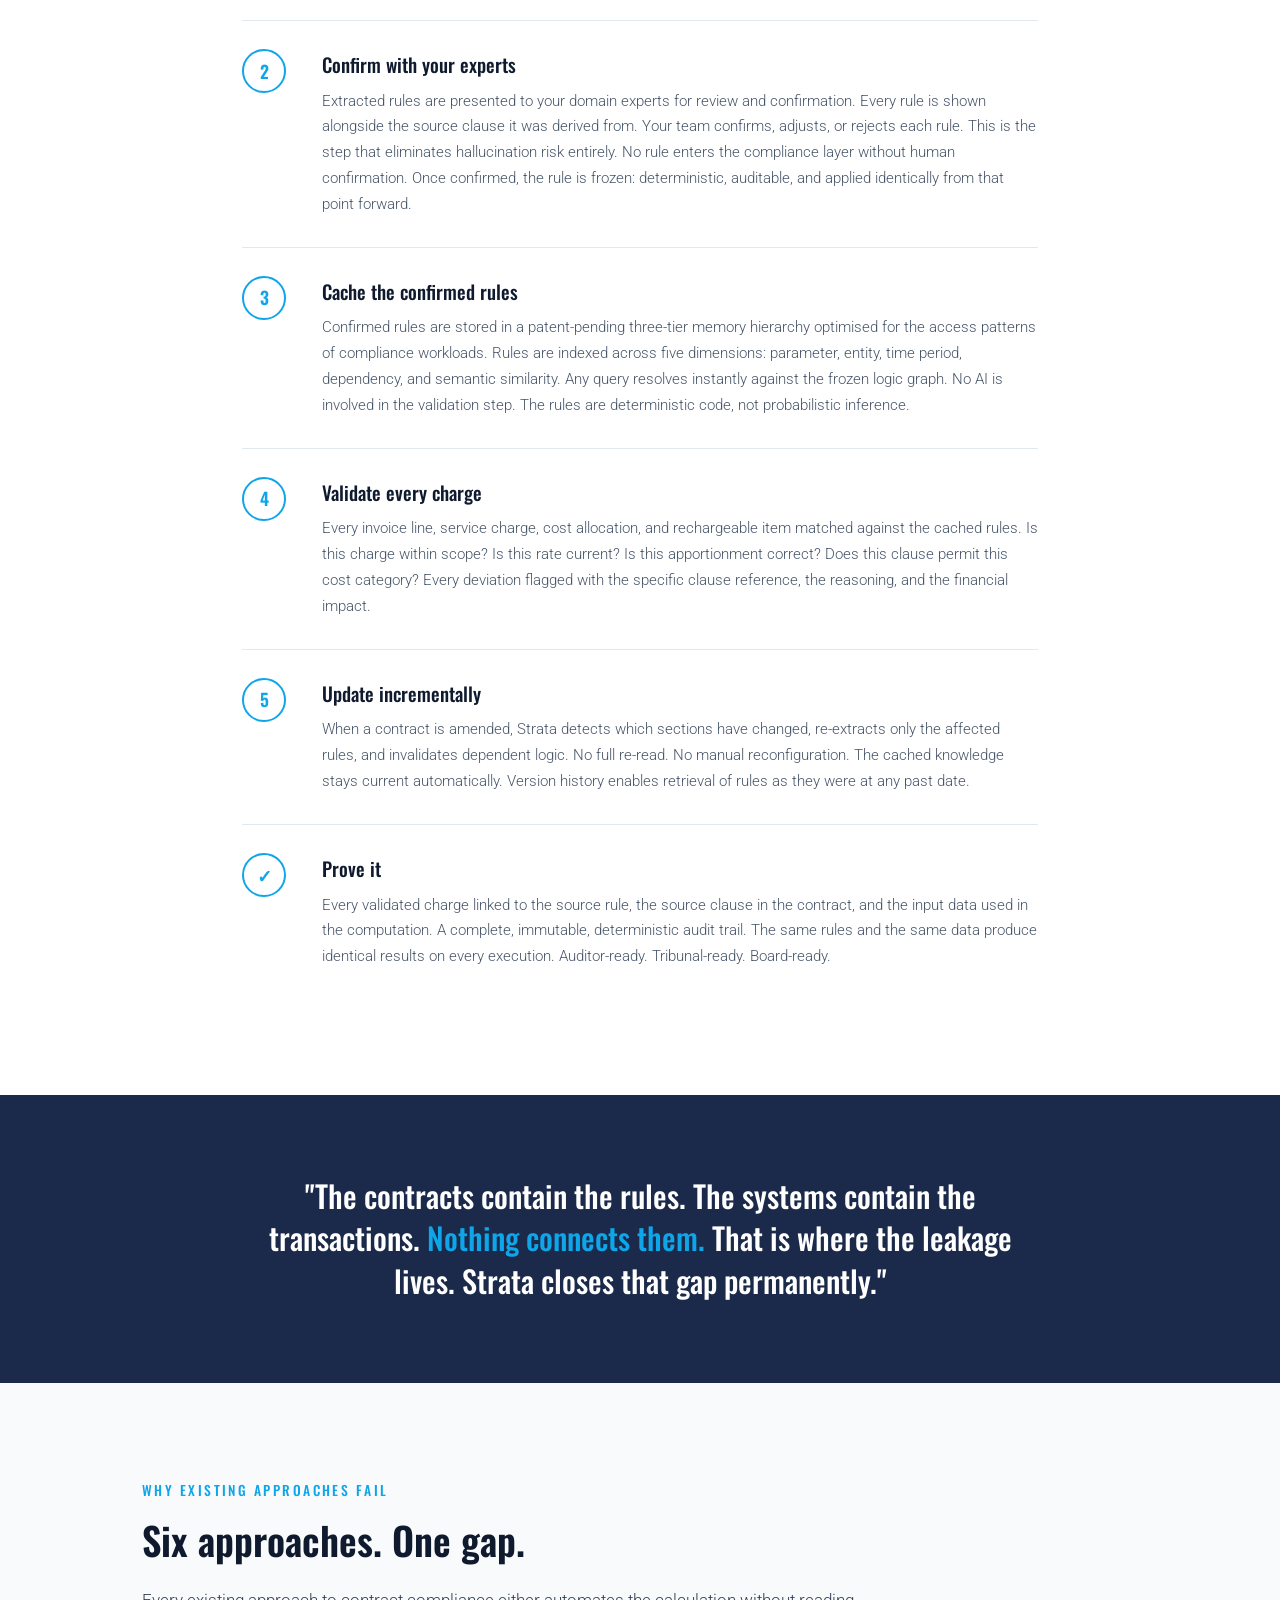
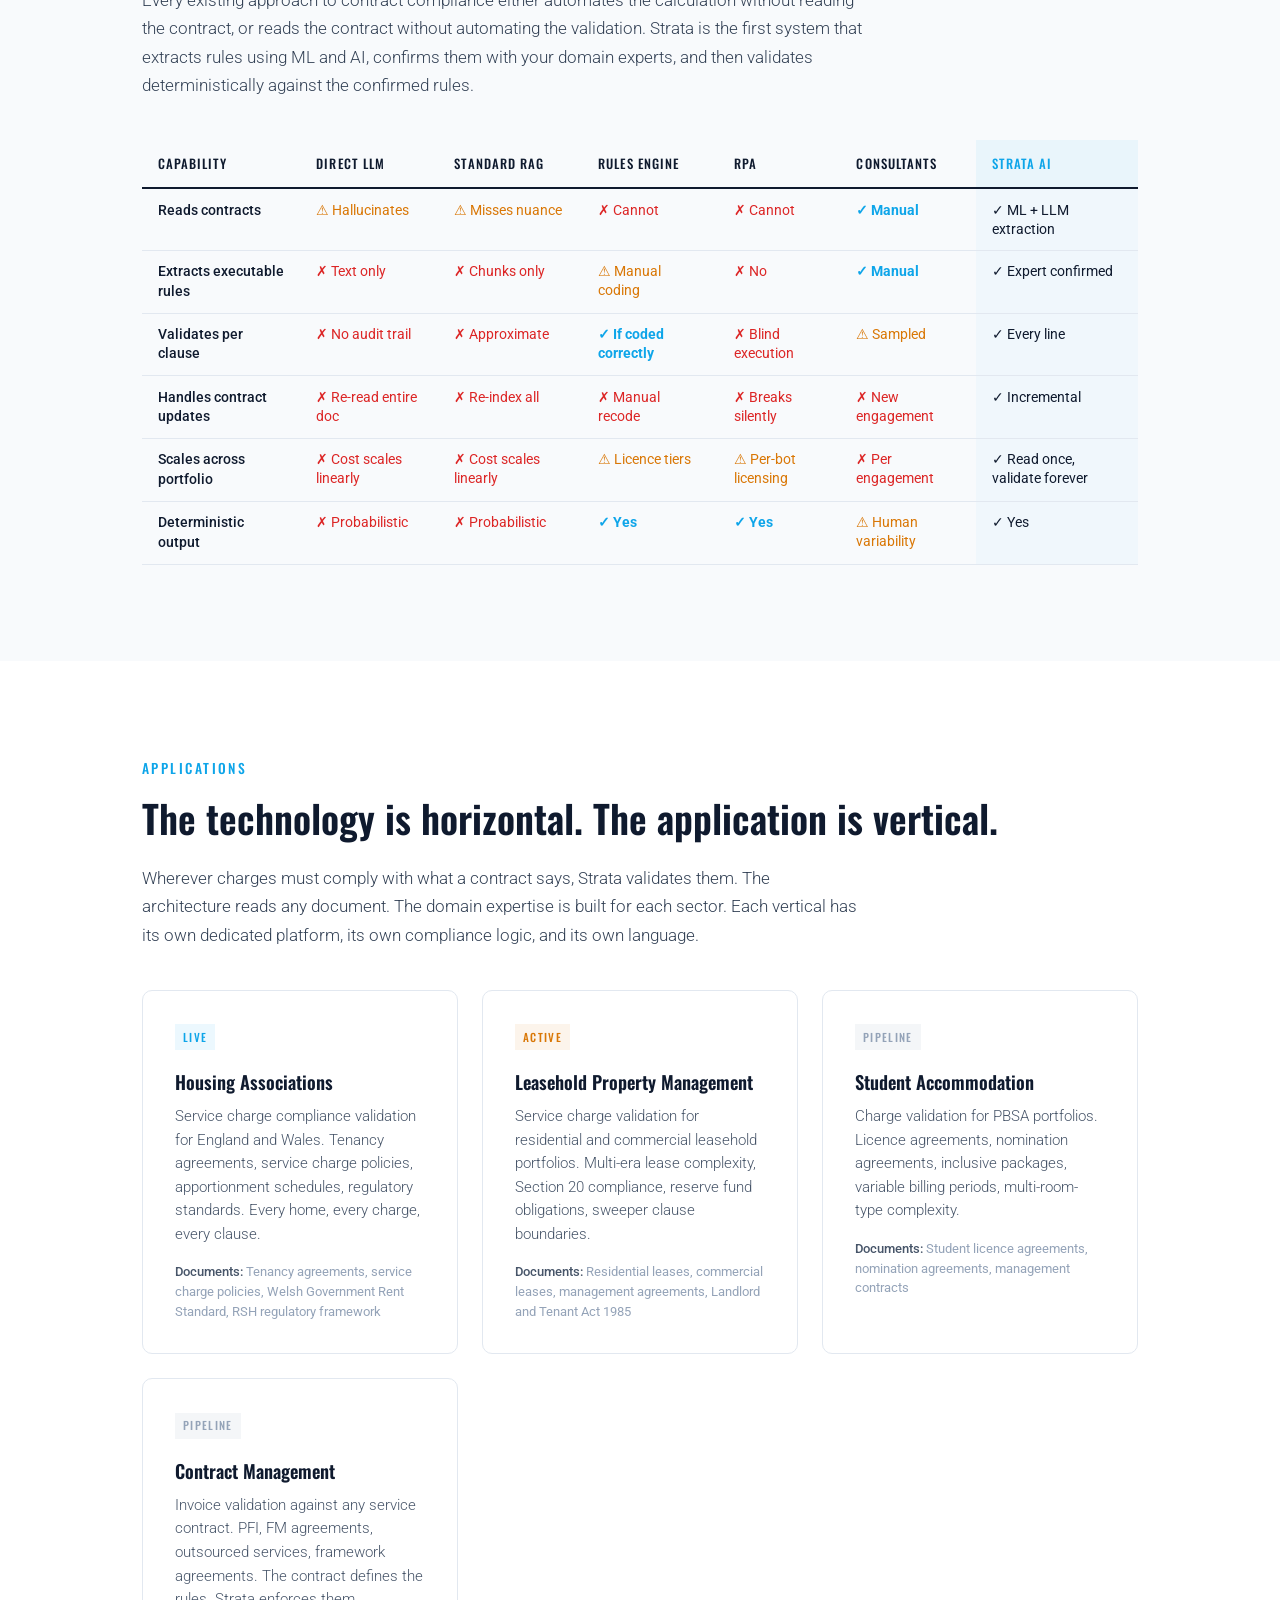
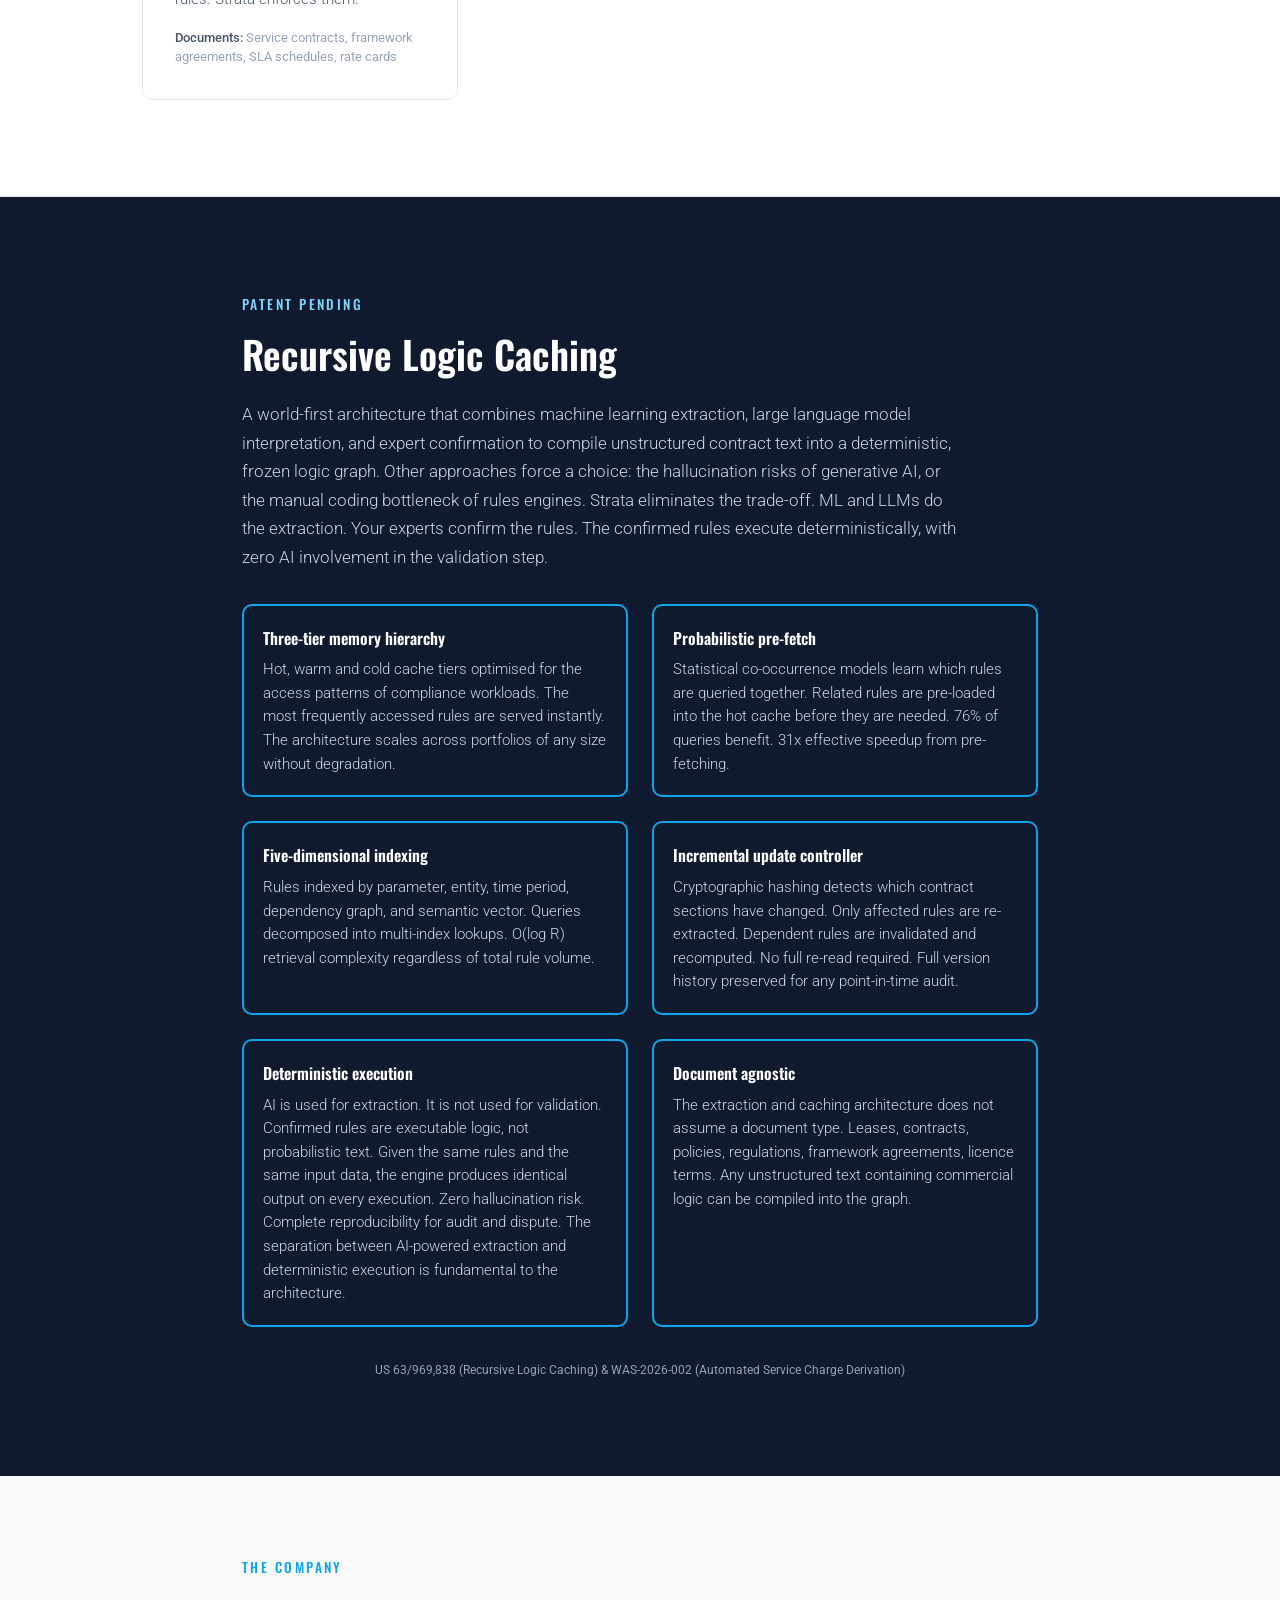
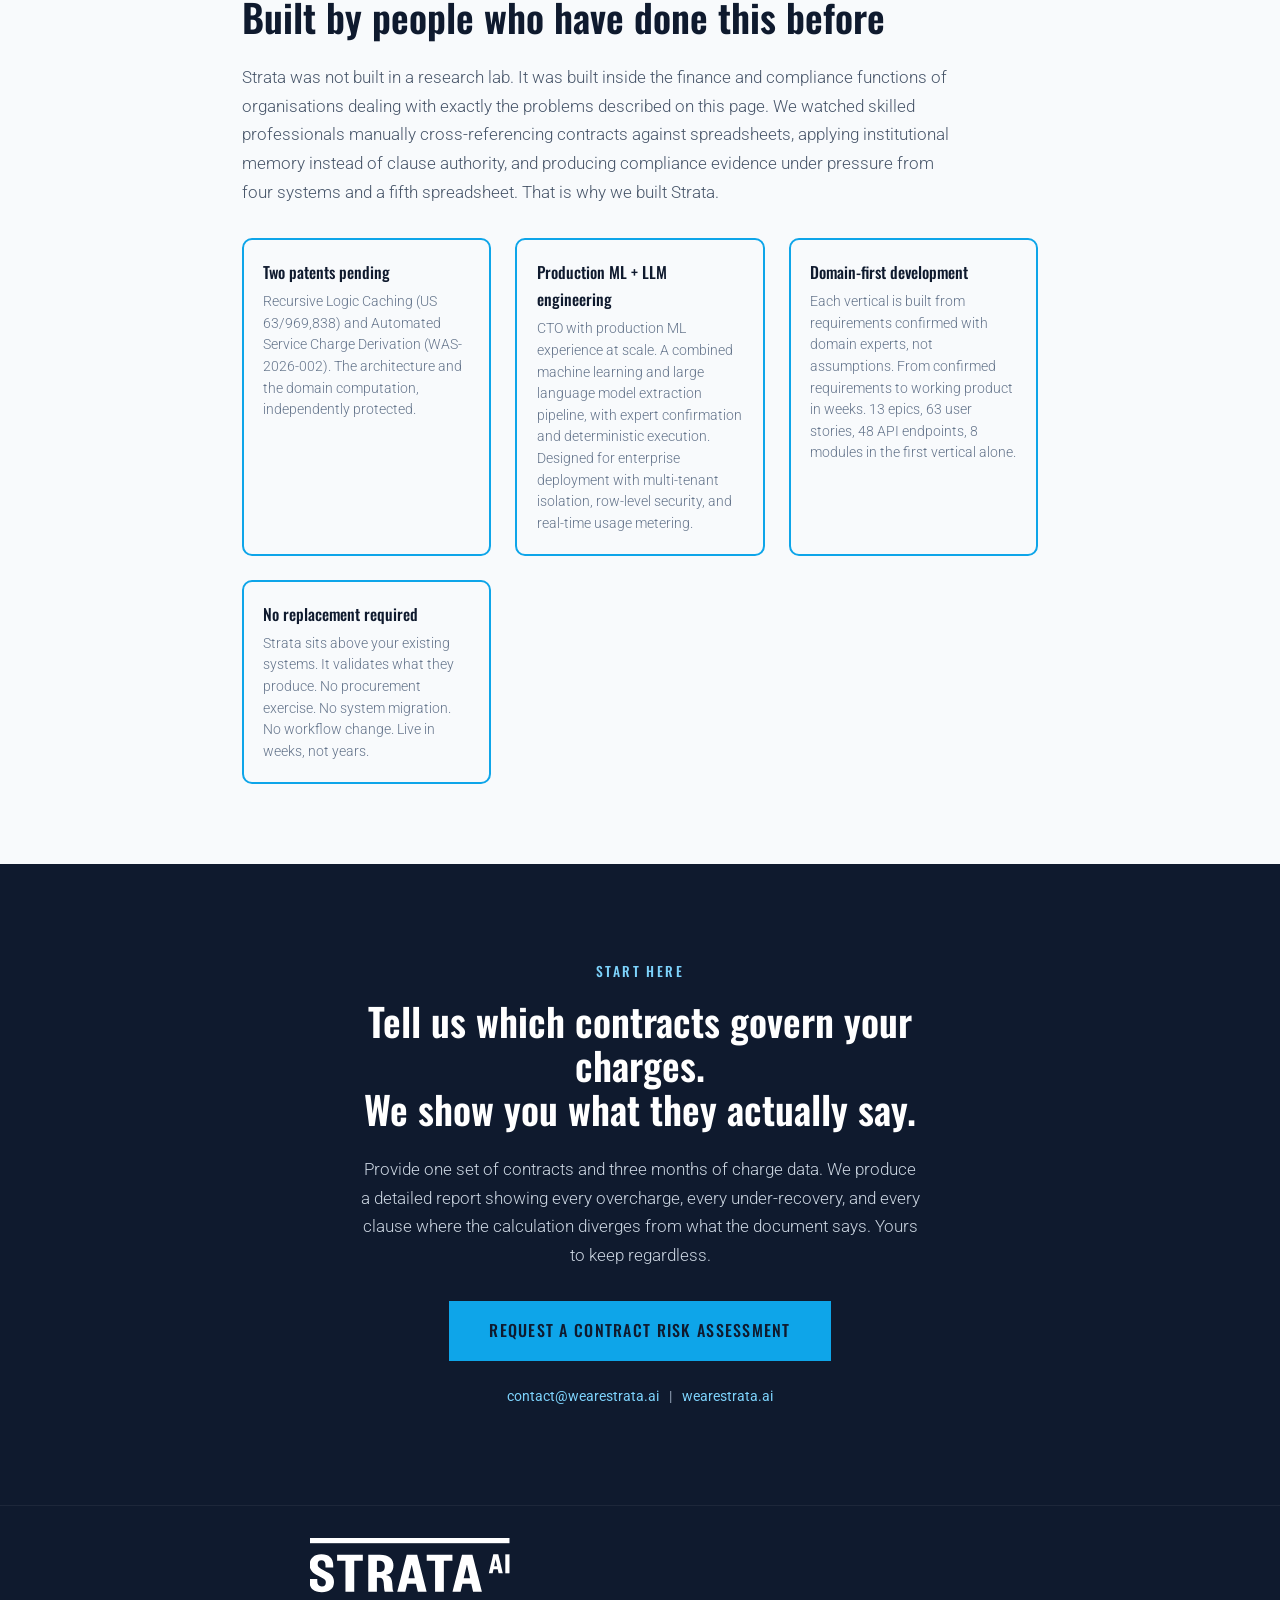
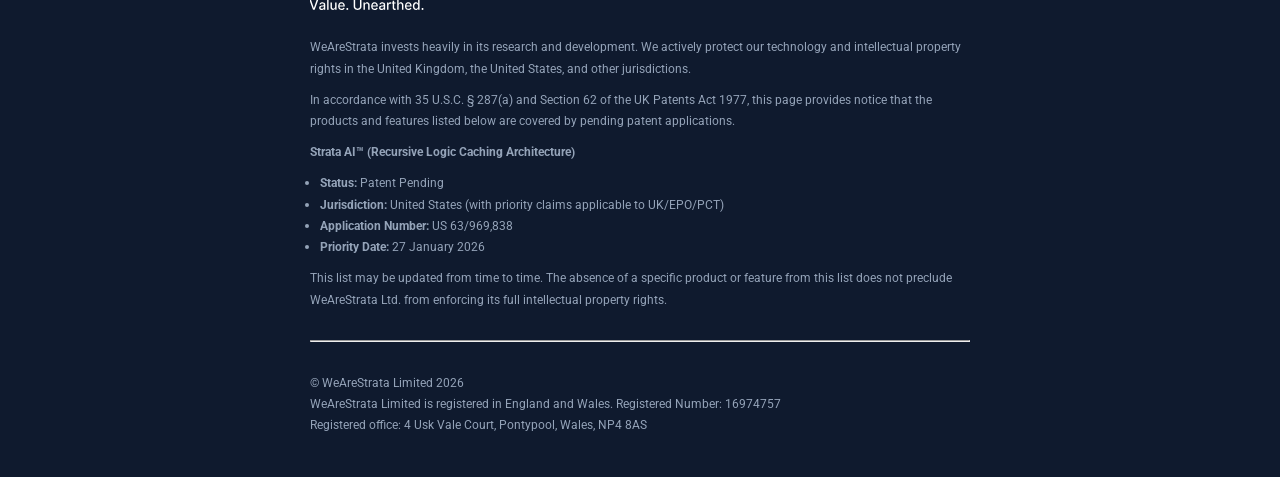
==== commit 6281ed38: "style changes" ====
--- a/index.html
+++ b/index.html
@@ -17,10 +17,10 @@
 <body>
 
 <header class="wp-block-template-part">
-  <div class="wp-block-group" style="margin-top:0px;margin-bottom:0px;padding-top:15px;padding-right:4vw;padding-bottom:15px;padding-left:4vw">
+  <div class="wp-block-group">
     <figure class="wp-block-image size-full is-resized logo">
       <a href="/">
-        <img decoding="async" src="./strata_logo_notag.svg" alt="" class="wp-image-30" style="width:150px" title="Strata AI" />
+        <img src="./strata_logo_notag.svg" alt="Strata AI" title="Strata AI" />
       </a>
     </figure>
       <div class="wp-block-group is-layout-constrained wp-container-core-group-is-layout-77ab4cf0 wp-block-group-is-layout-constrained" style="margin-top:0px;margin-bottom:0px;padding-right:0px;padding-left:15px">
@@ -52,7 +52,6 @@
     </p>
     <a href="#verticals" class="hero-cta">See how it applies to your sector</a>
   </div>
-  <div class="hero-scroll">Scroll</div>
 </section>
 
 <!-- ===== THE PROBLEM ===== -->
--- a/styles.css
+++ b/styles.css
@@ -1225,6 +1225,9 @@
   width: 100%;
   flex-basis: 100%;
 }
+header img {
+  width:150px;
+}
 
 header div {
   width: 100%;
@@ -1233,11 +1236,17 @@
   flex-direction: row;
   justify-content: space-between;
   margin: 0 0 0 auto;
+  padding:15px 4vw;
+}
+
+header div div {
+  padding:0;
 }
 
 header ul {
   list-style-type: none;
   margin: 0 0 0 auto;
+  padding:0;
   display: flex;
   align-items: center;
 }
@@ -1353,6 +1362,17 @@
 }
 
 @media(max-width:768px) {
+
+  header img {
+    width:100px;
+  }
+  header li {
+    font-size:0.85em;
+    margin:0 6px;
+  }
+  header div {
+    padding:10px 5px;
+  }
 
   .problem-grid,
   .dual-grid,
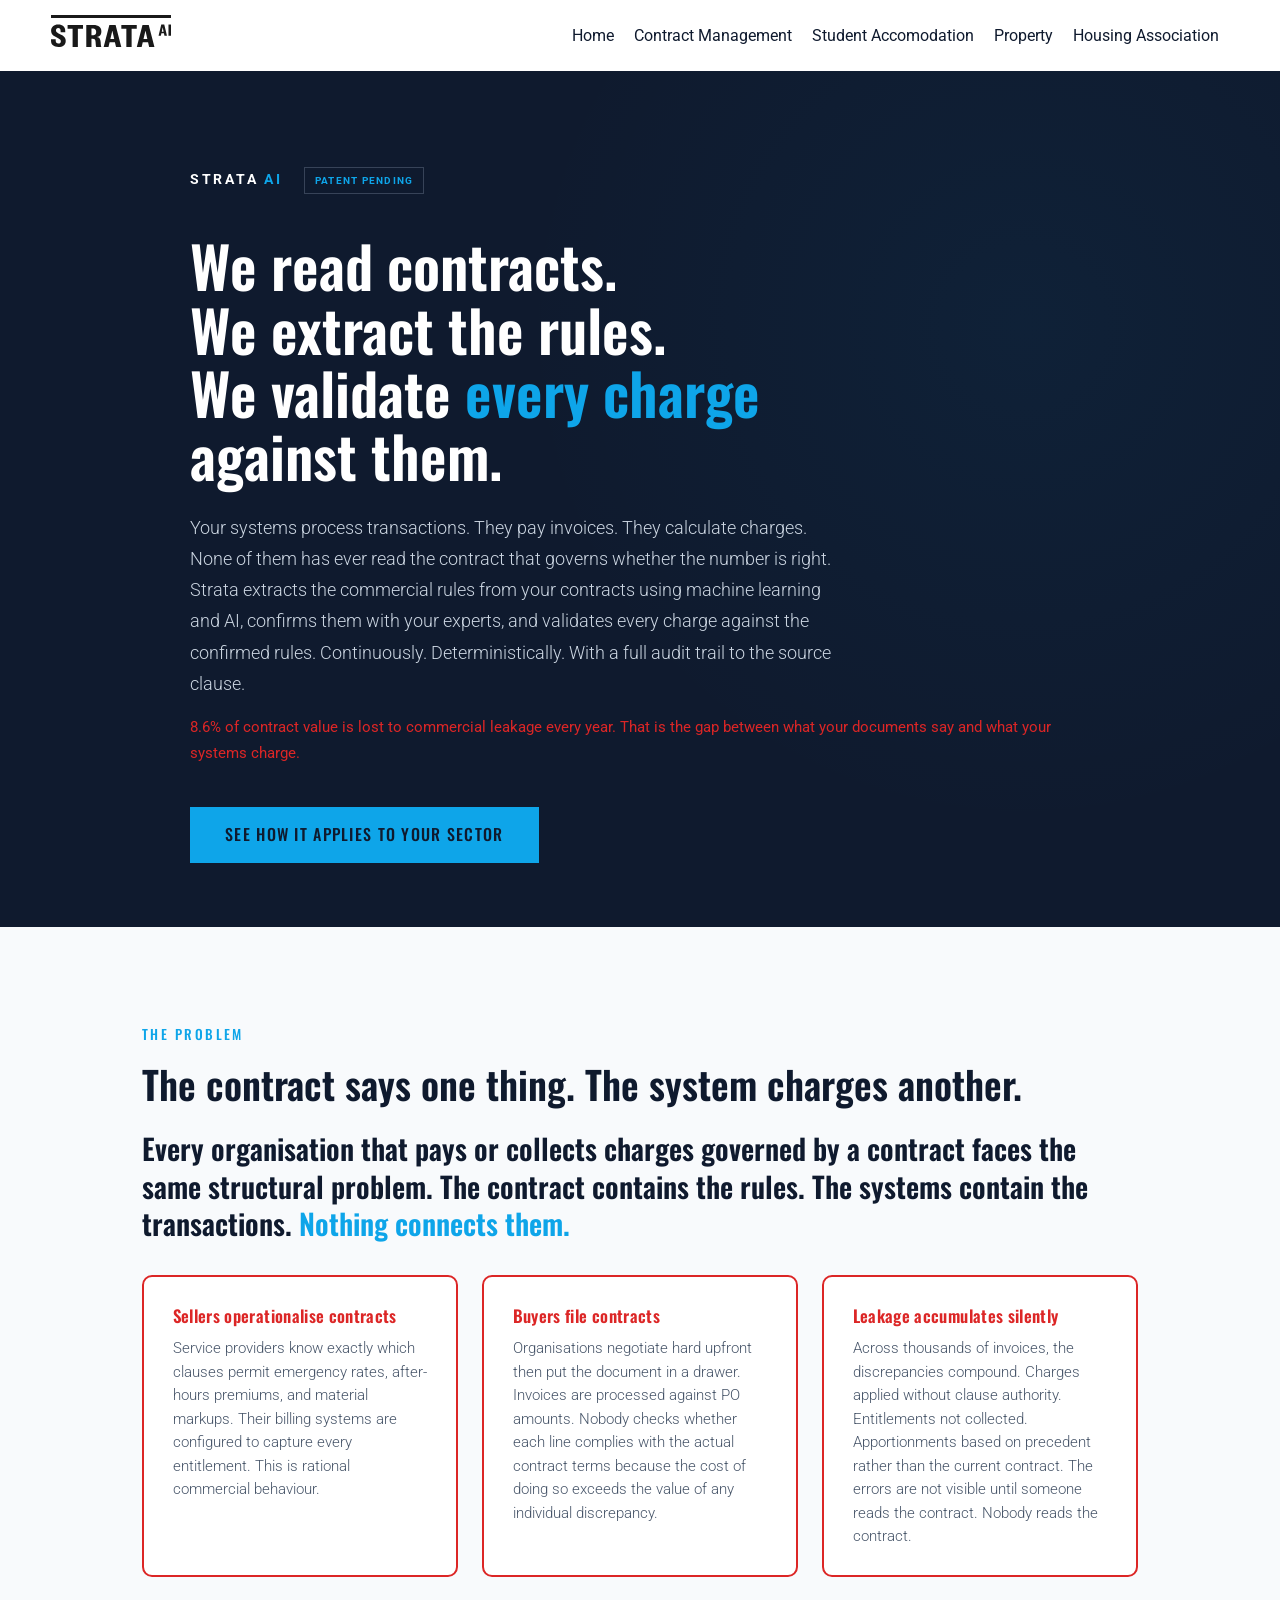
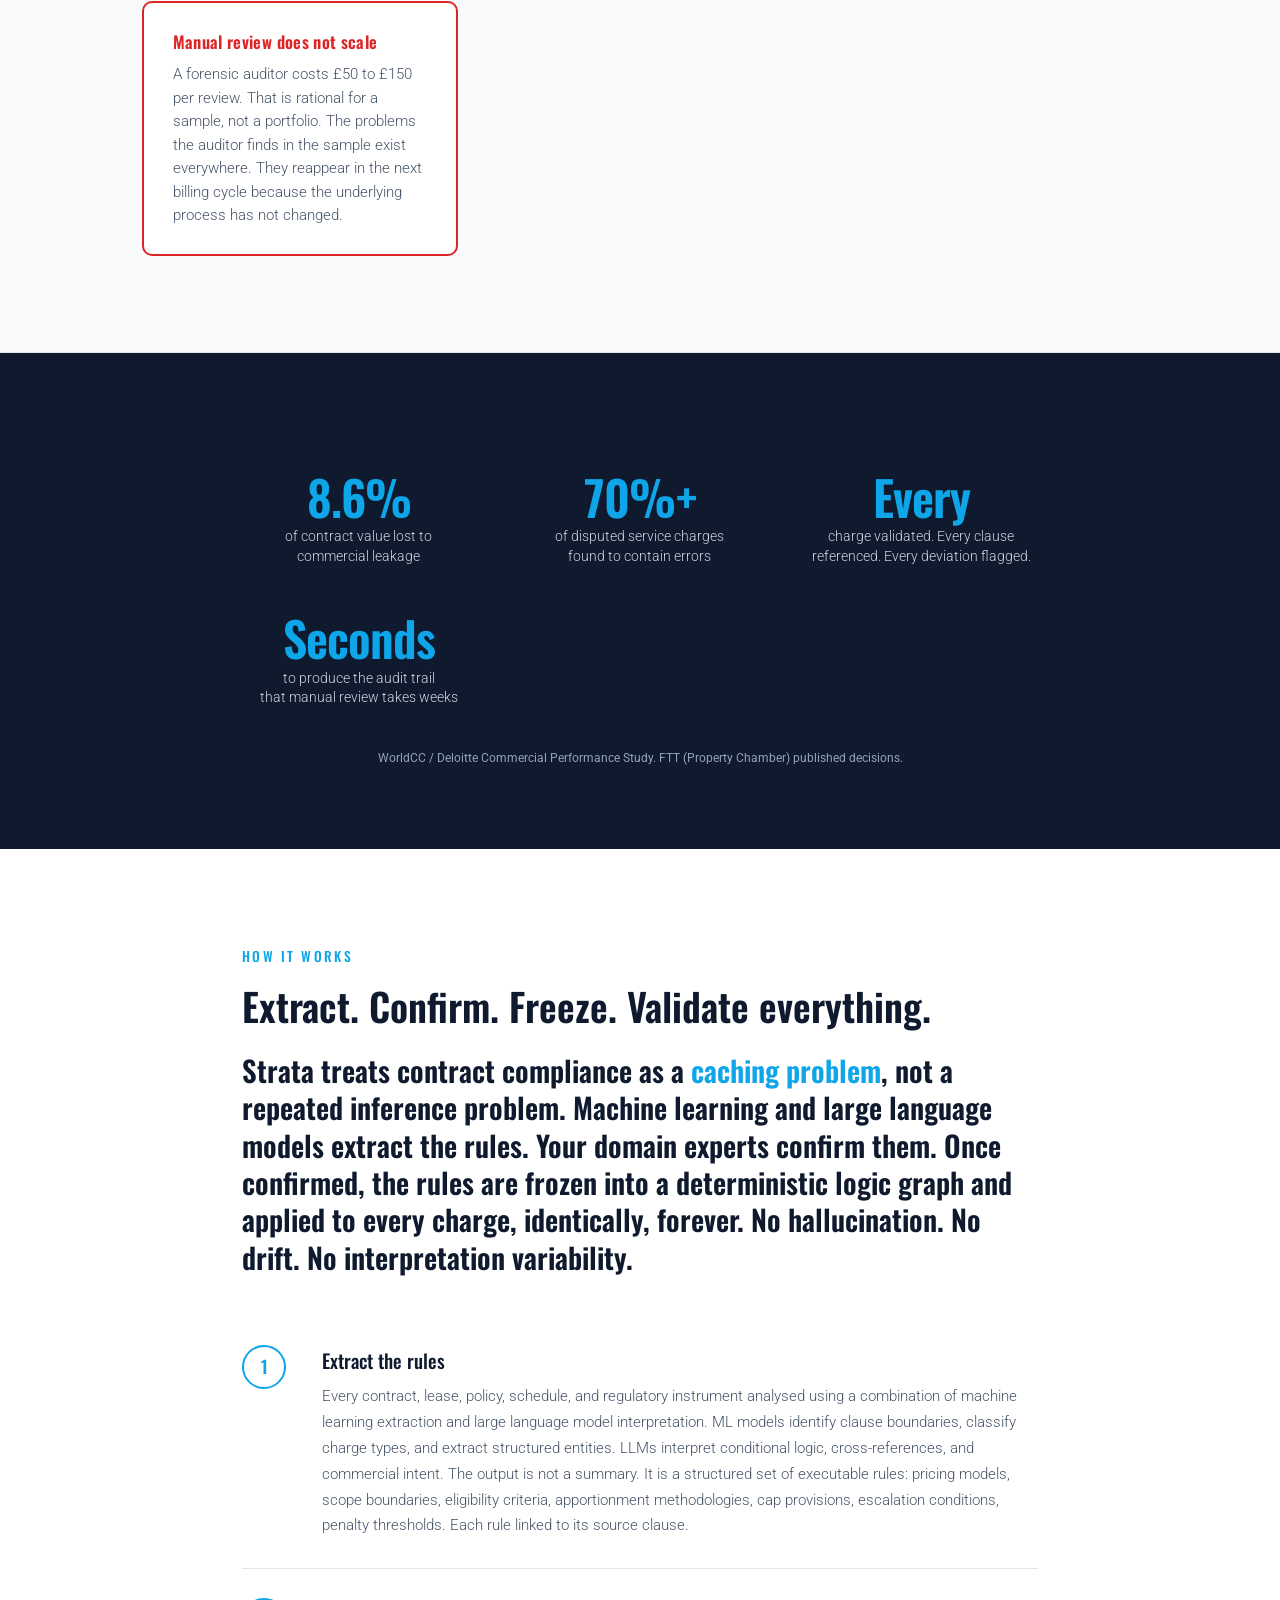
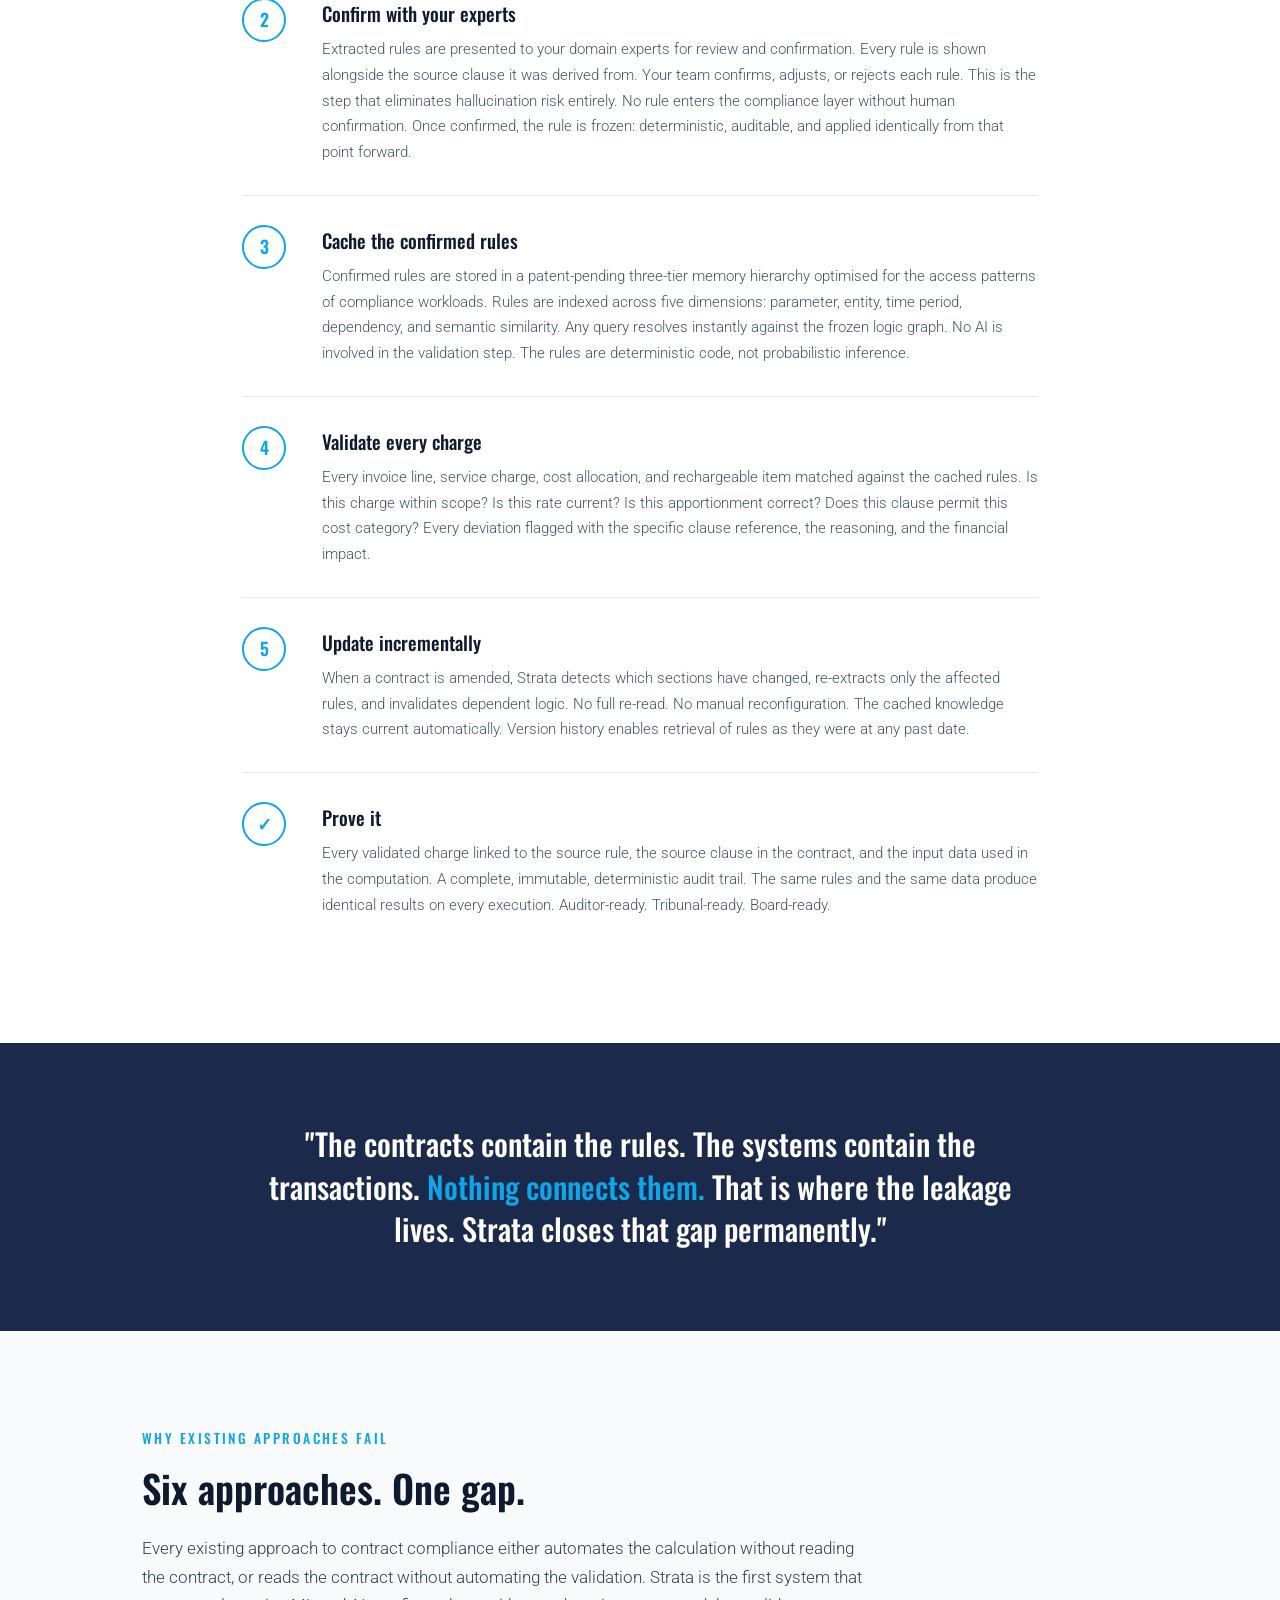
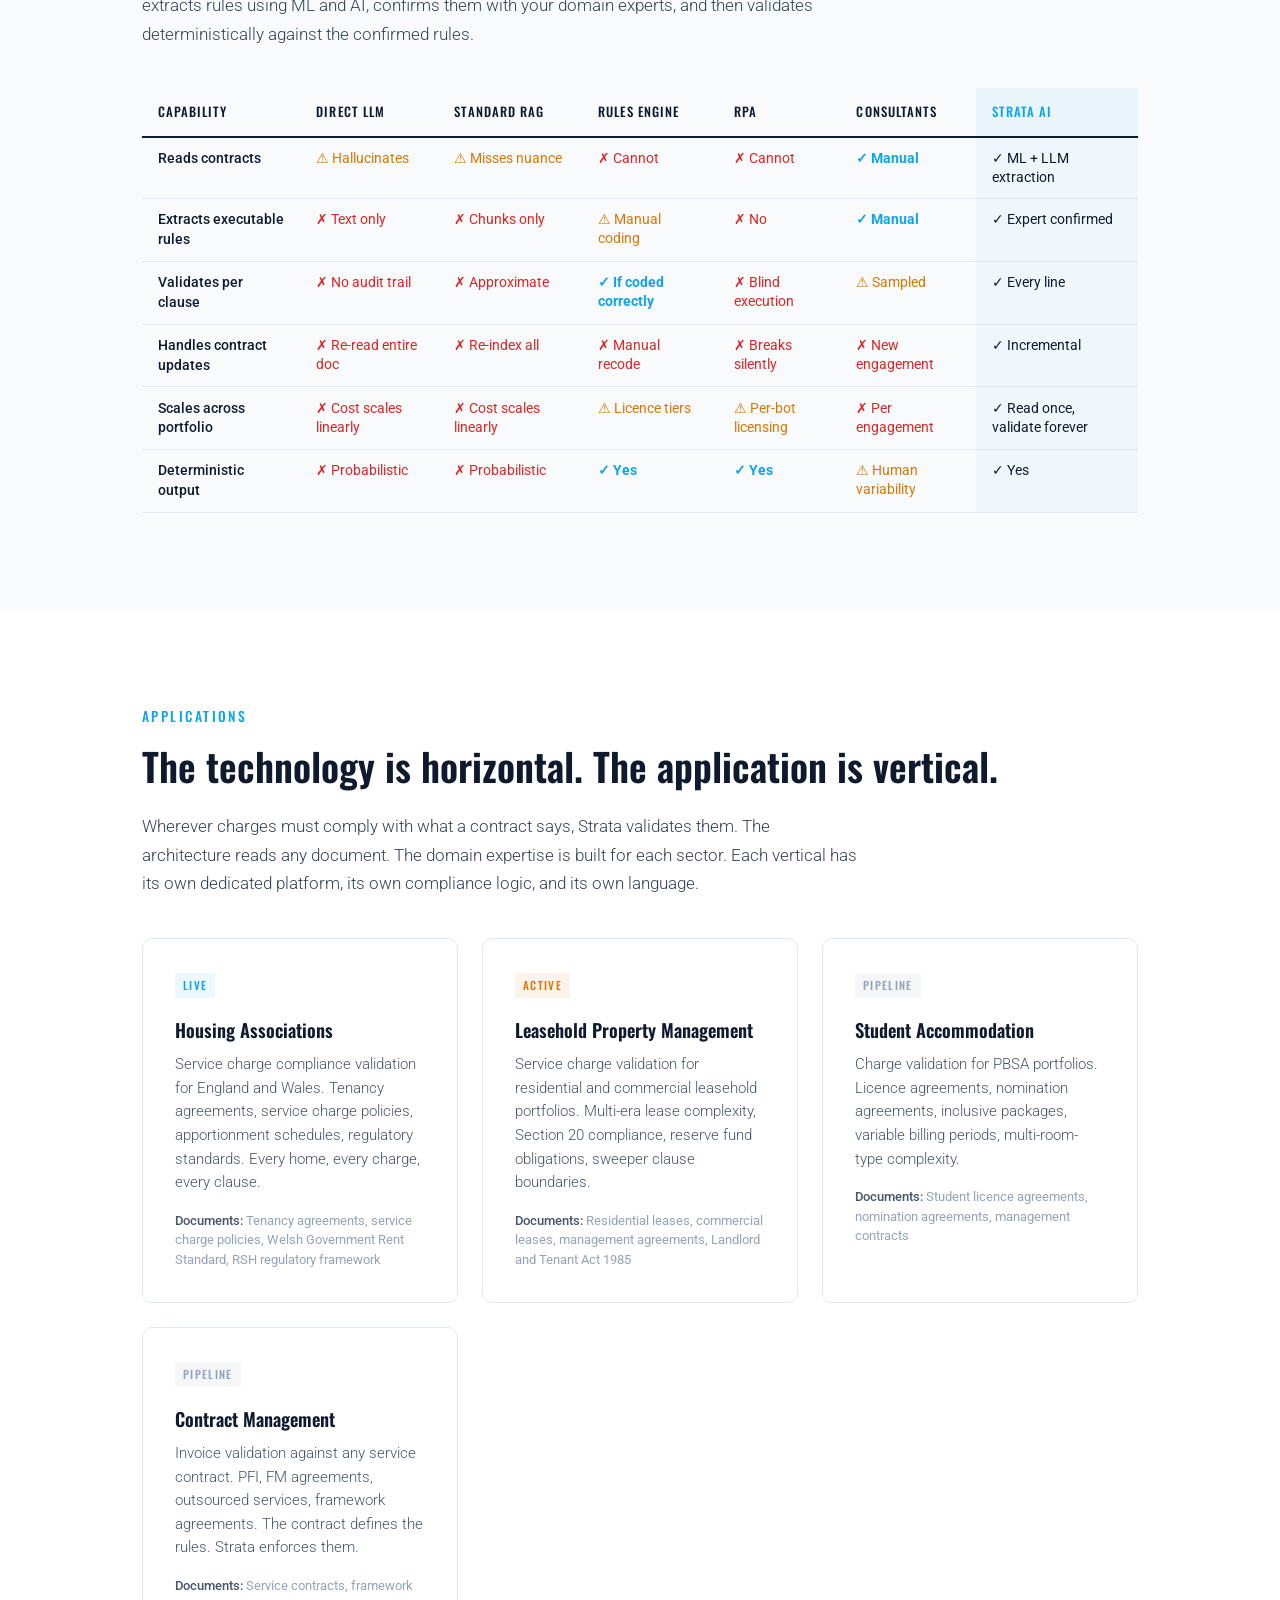
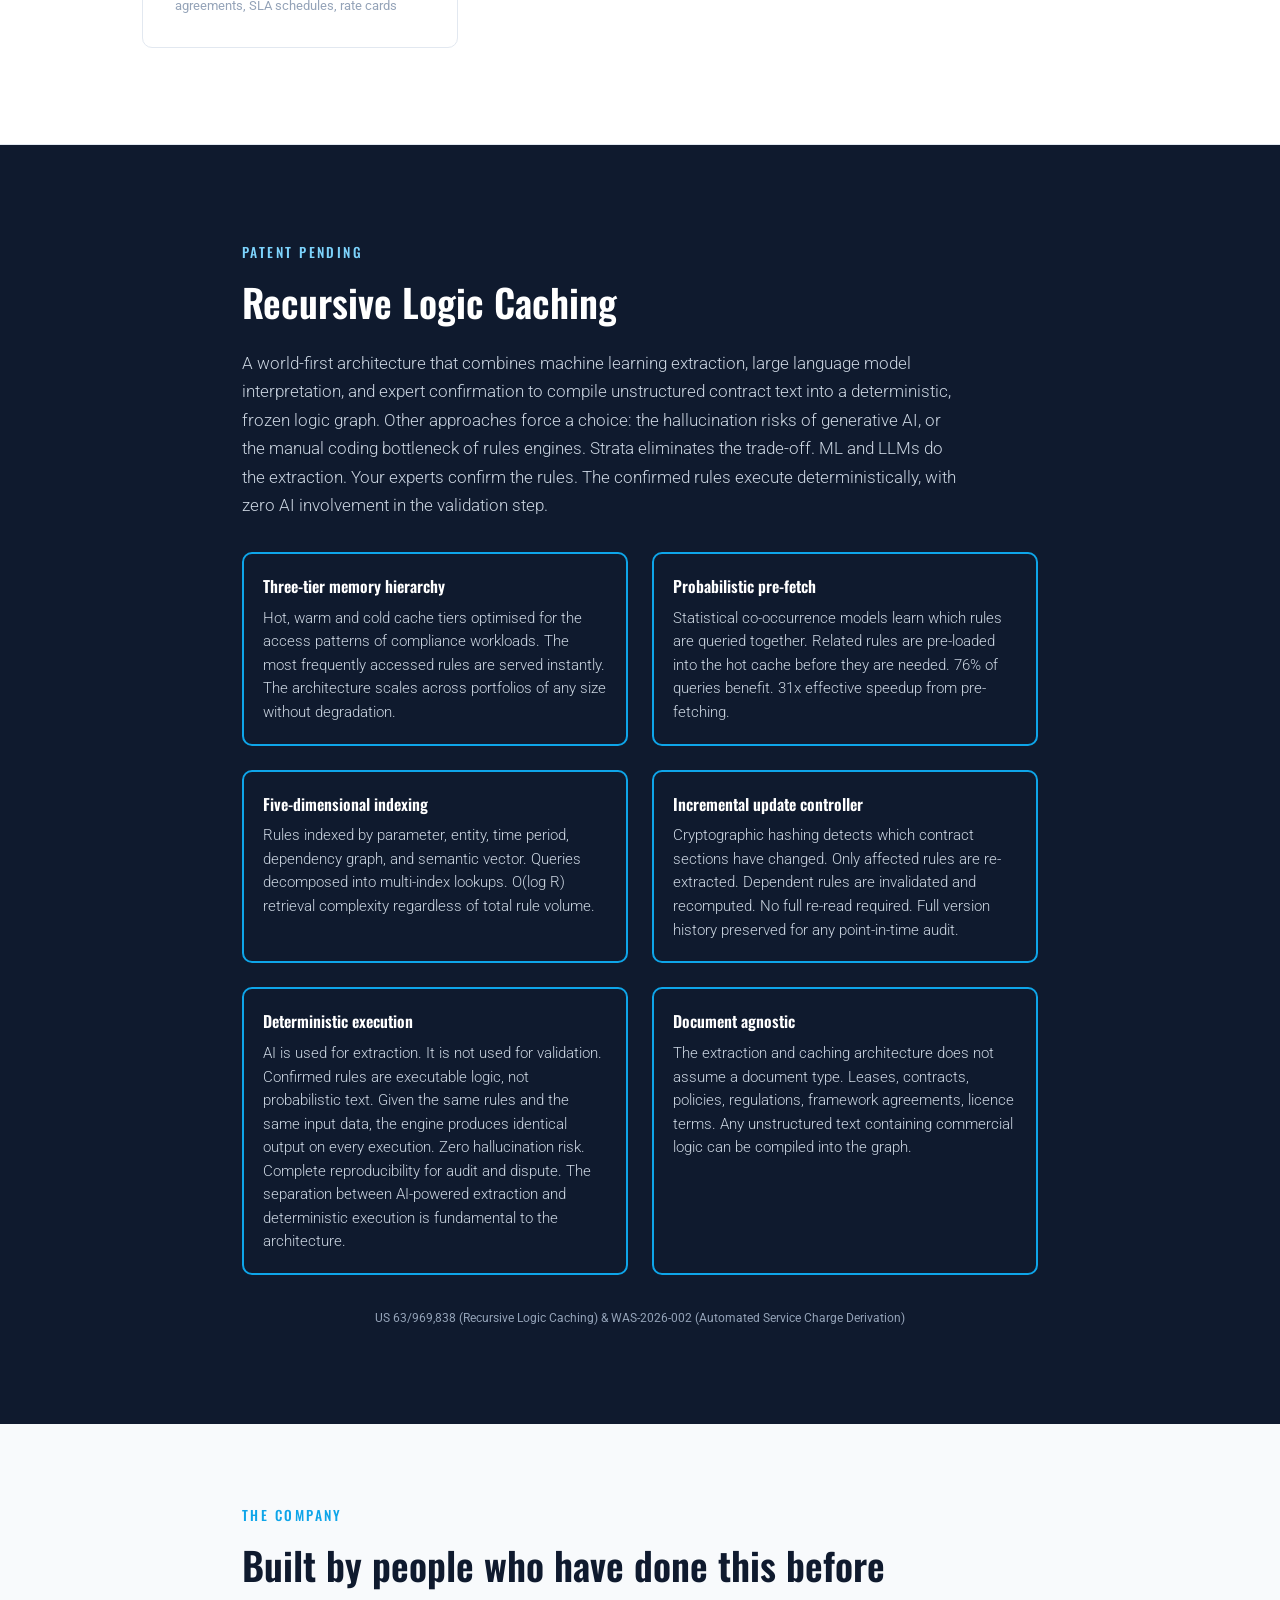
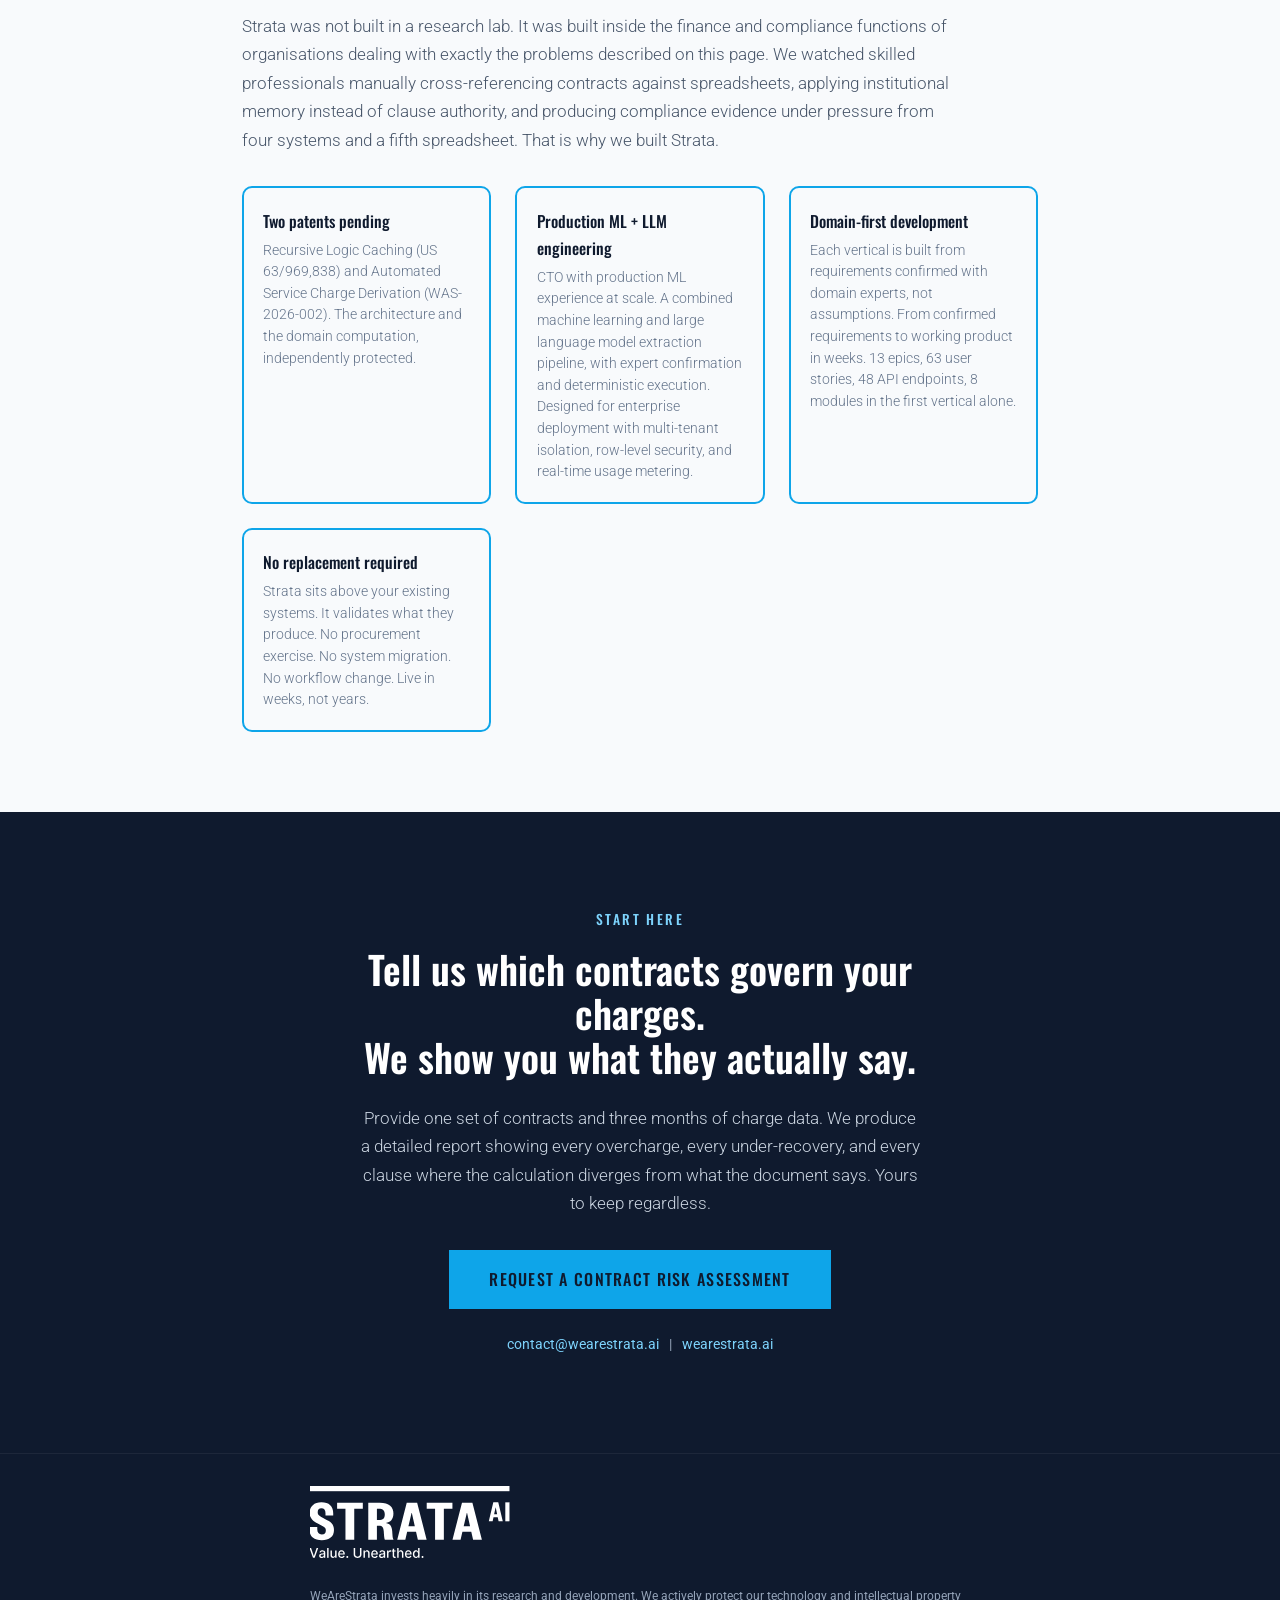
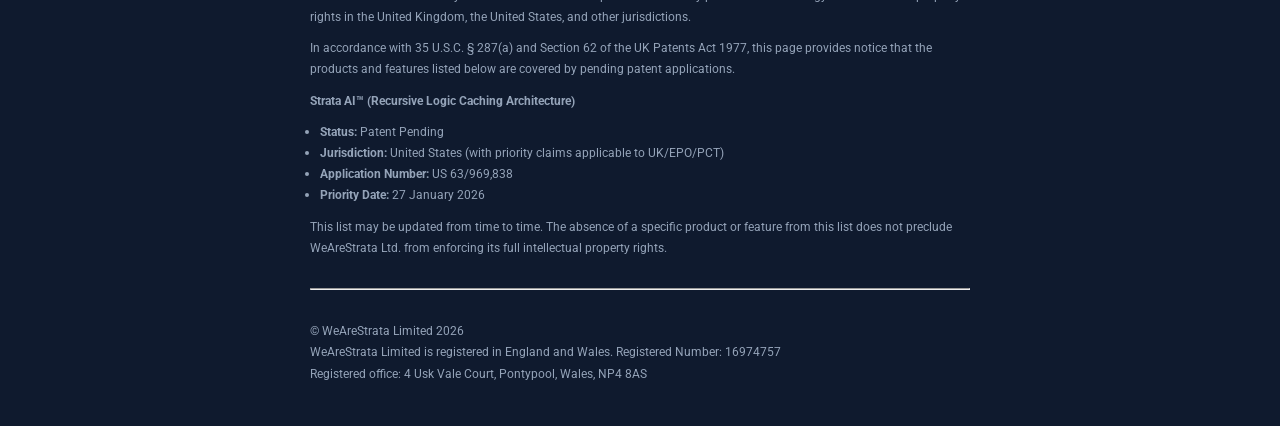
==== commit 69383e25: "updating nav" ====
--- a/index.html
+++ b/index.html
@@ -29,6 +29,7 @@
         <li><a href="/contract-management" title="Contract Management">Contract Management</a></li>
         <li><a href="/student-accomodation" title="Student Accomodation">Student Accomodation</a></li>
         <li><a href="/property" title="Property">Property</a></li>
+        <li><a href="/housing-association" title="Housing Association">Housing Association</a></li>
       </ul>
     </div>
   </div>
--- a/styles.css
+++ b/styles.css
@@ -35,16 +35,18 @@
   -webkit-font-smoothing: antialiased
 }
 
+.container,
+.container-wide {
+  margin: 0 auto;
+  padding: 0 2rem
+}
+
 .container {
   max-width: 860px;
-  margin: 0 auto;
-  padding: 0 2rem
 }
 
 .container-wide {
   max-width: 1060px;
-  margin: 0 auto;
-  padding: 0 2rem
 }
 
 @keyframes fadeUp {
@@ -71,7 +73,7 @@
 
 /* ===== HERO ===== */
 .hero {
-  min-height: 100vh;
+  min-height: 80vh;
   background: var(--navy);
   color: var(--white);
   display: flex;
@@ -1226,7 +1228,7 @@
   flex-basis: 100%;
 }
 header img {
-  width:150px;
+  width:120px;
 }
 
 header div {
@@ -1404,4 +1406,12 @@
     padding: 4rem 1.5rem;
   }
 
+}
+
+@media(max-width:560px) {
+  header div {
+    flex-wrap: wrap;
+    align-items: center;
+    justify-content: center;
+  }
 }
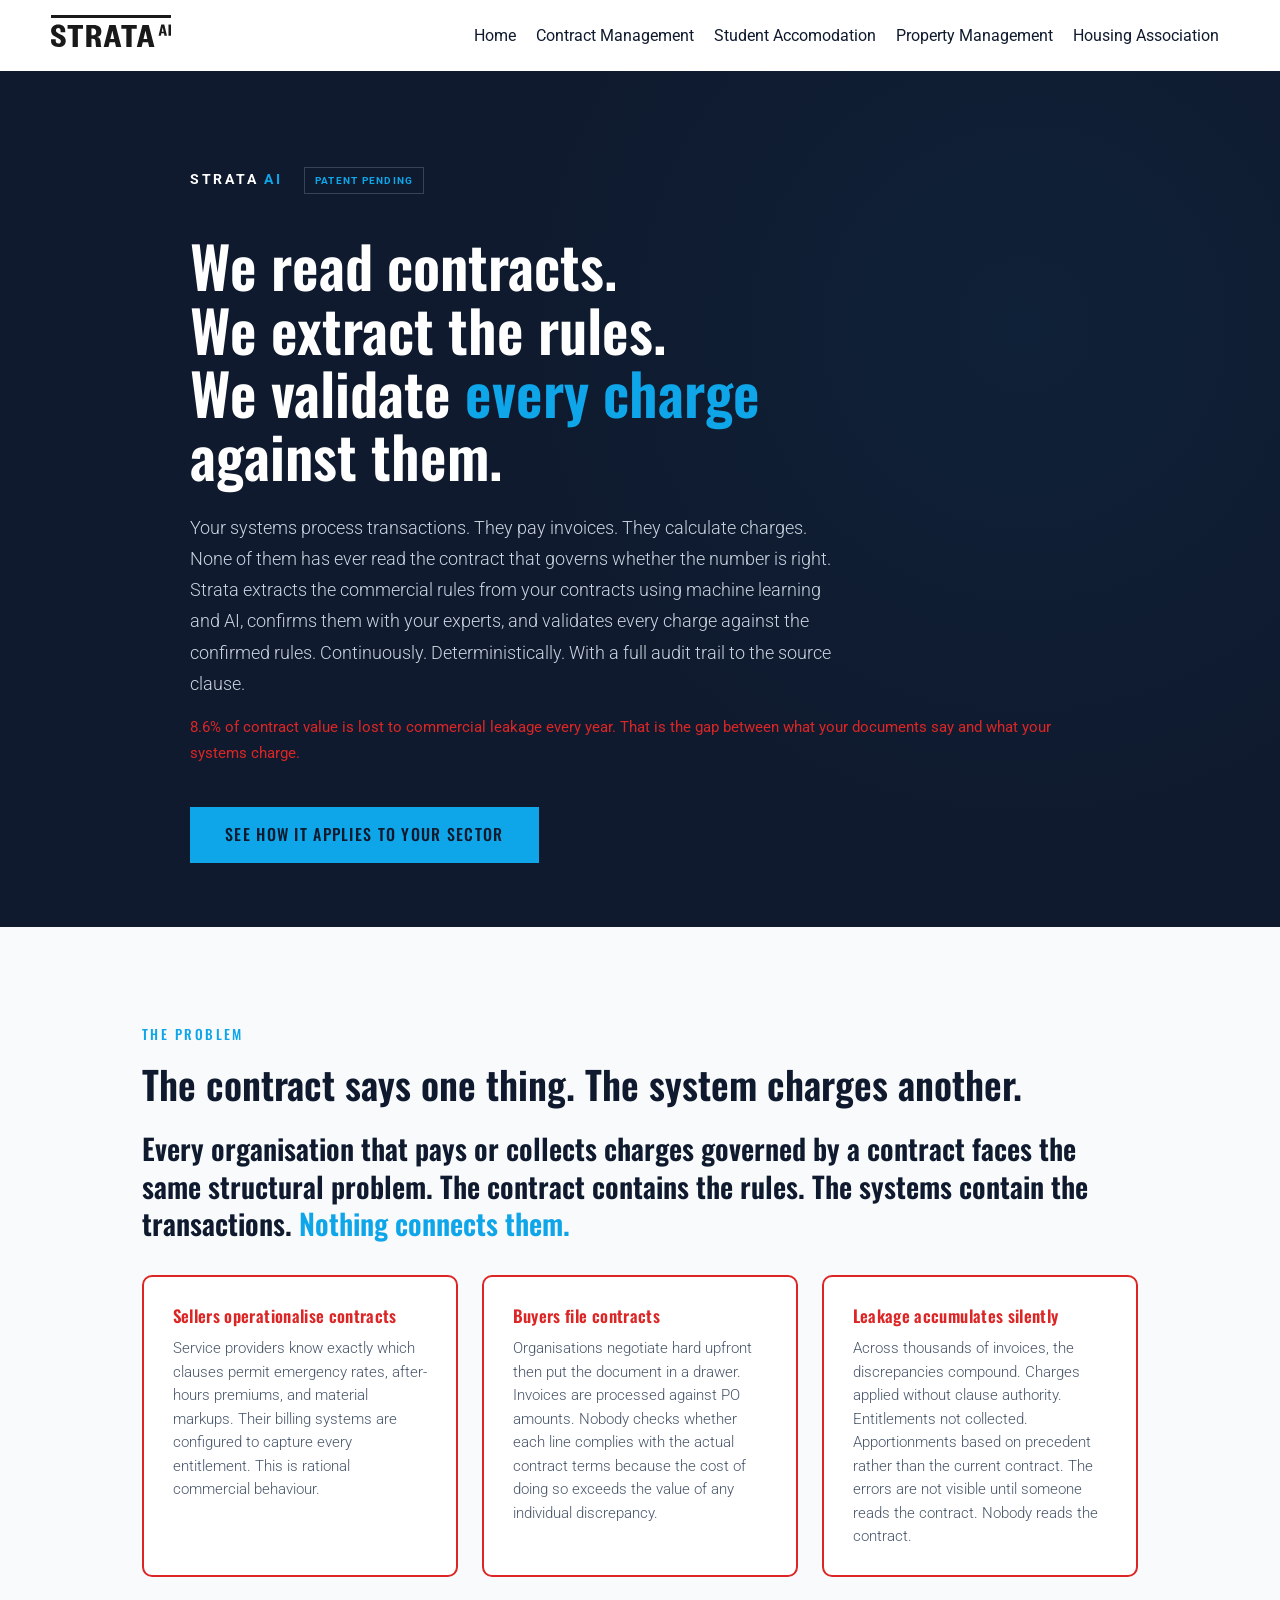
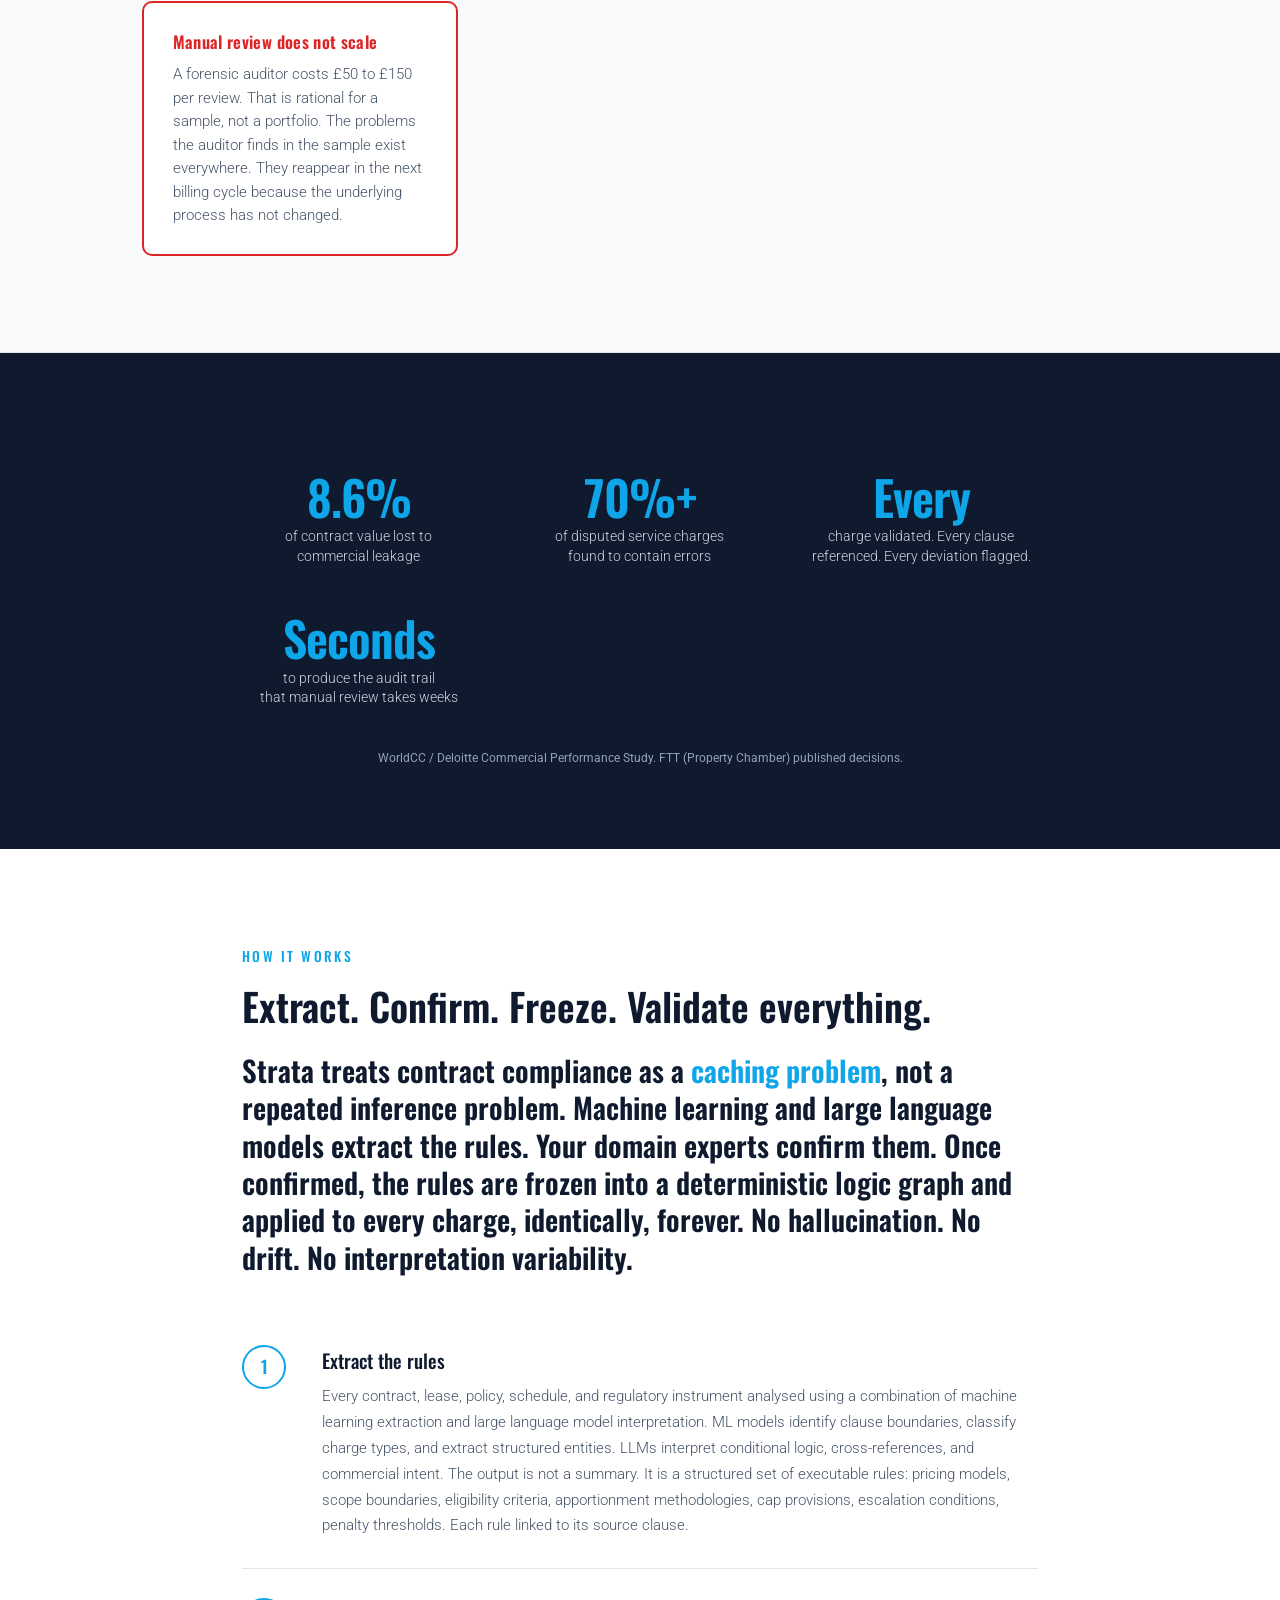
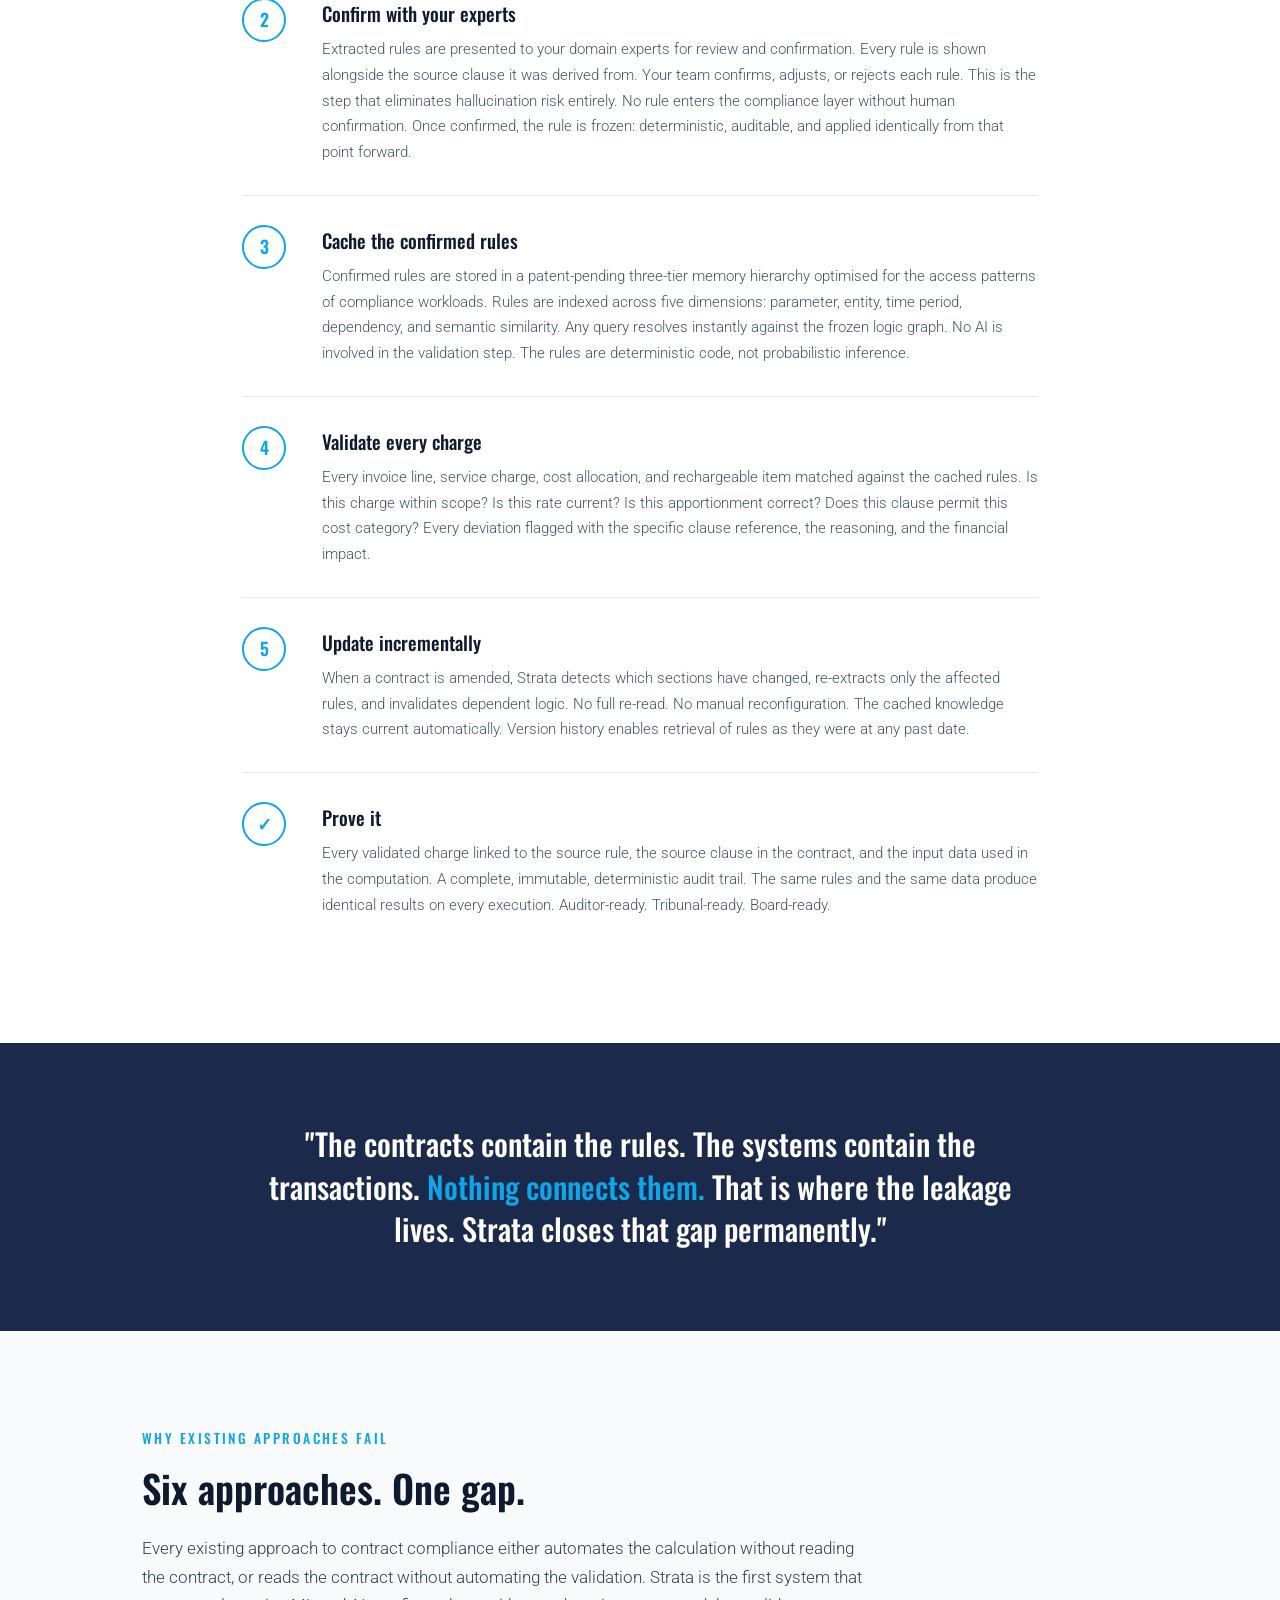
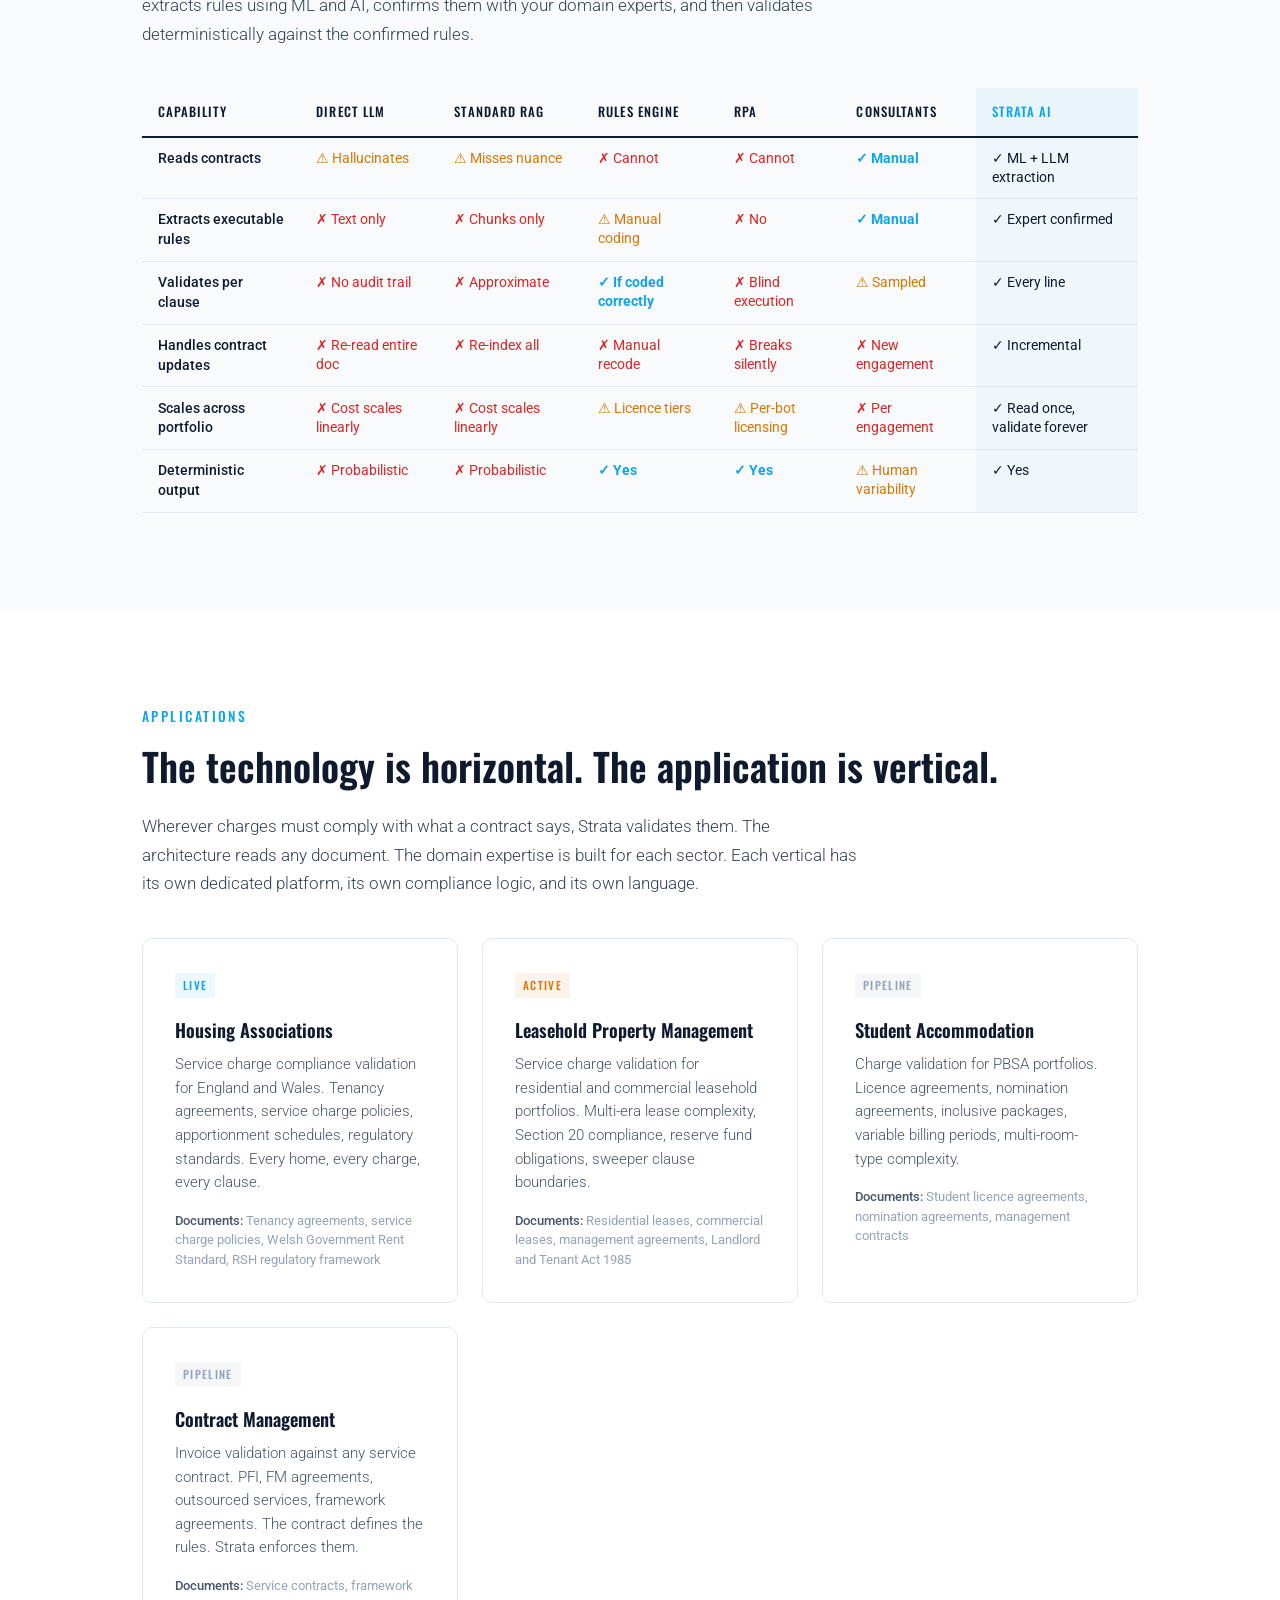
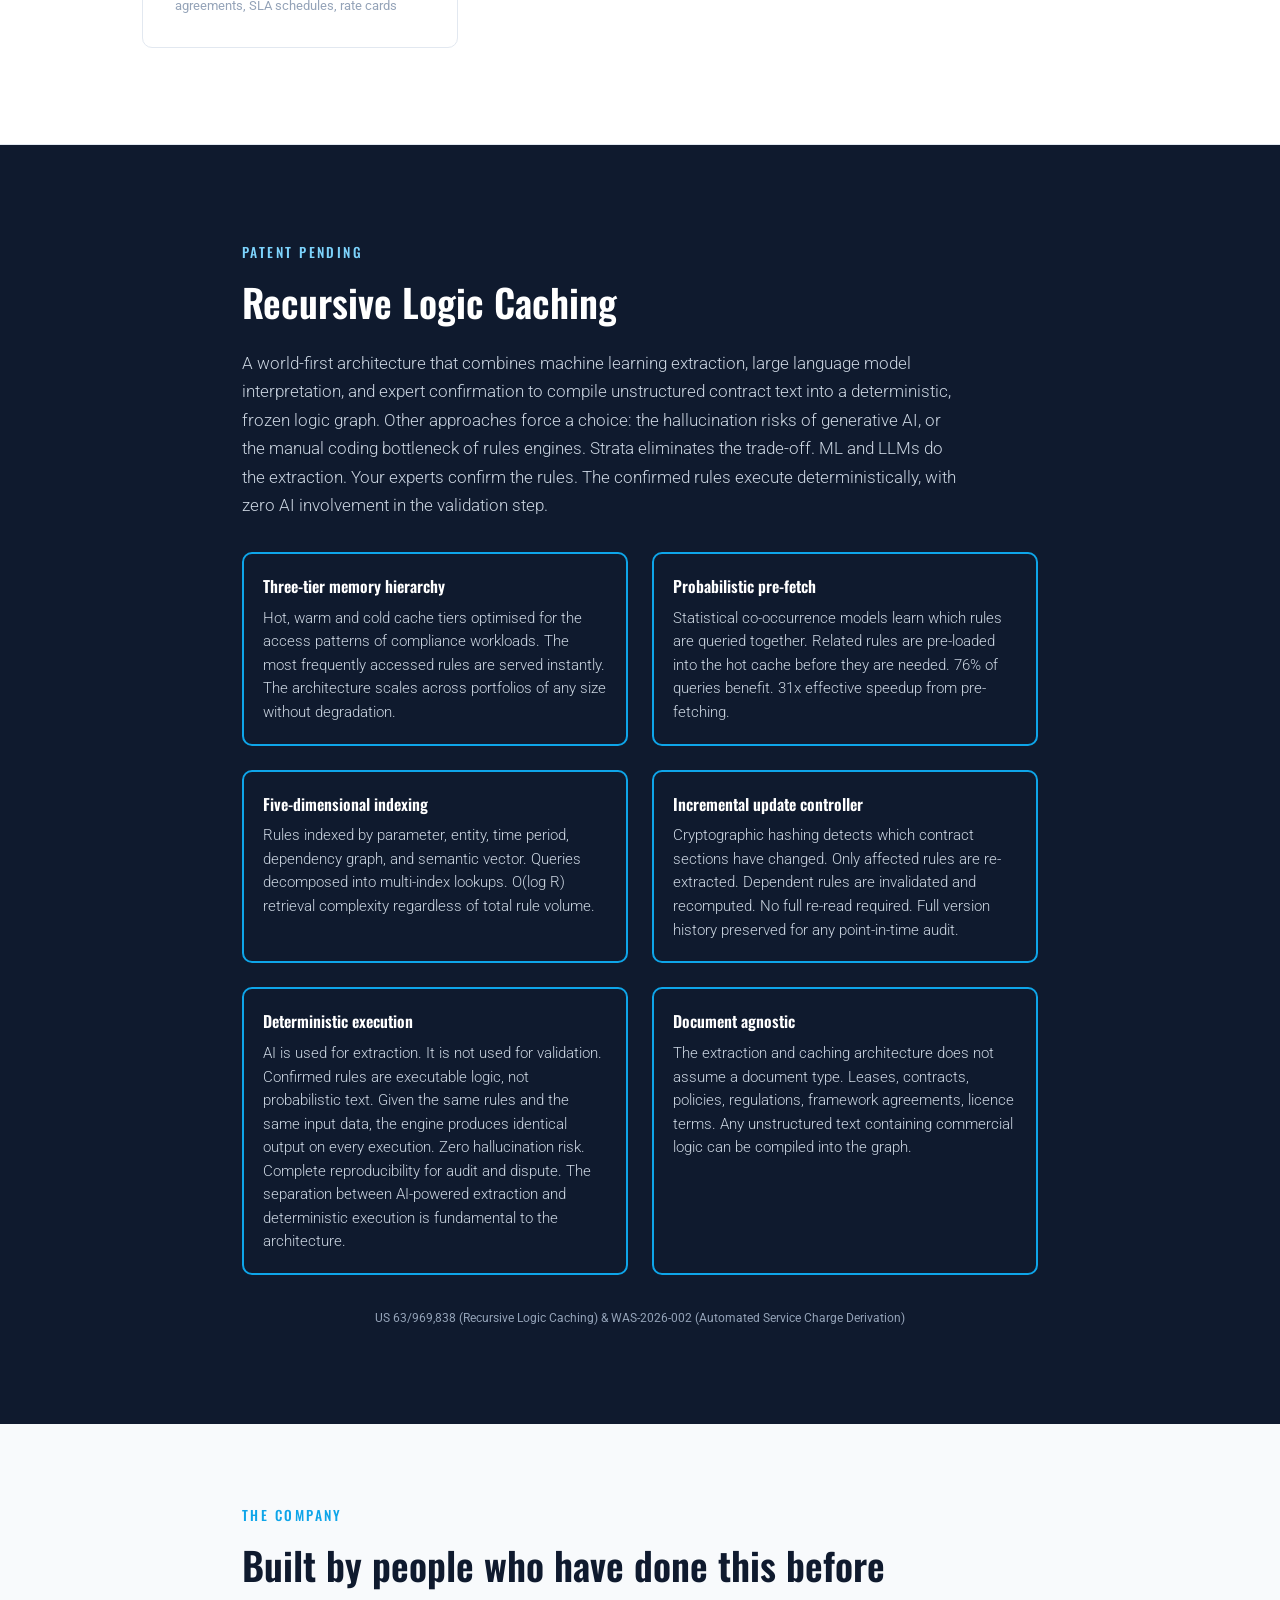
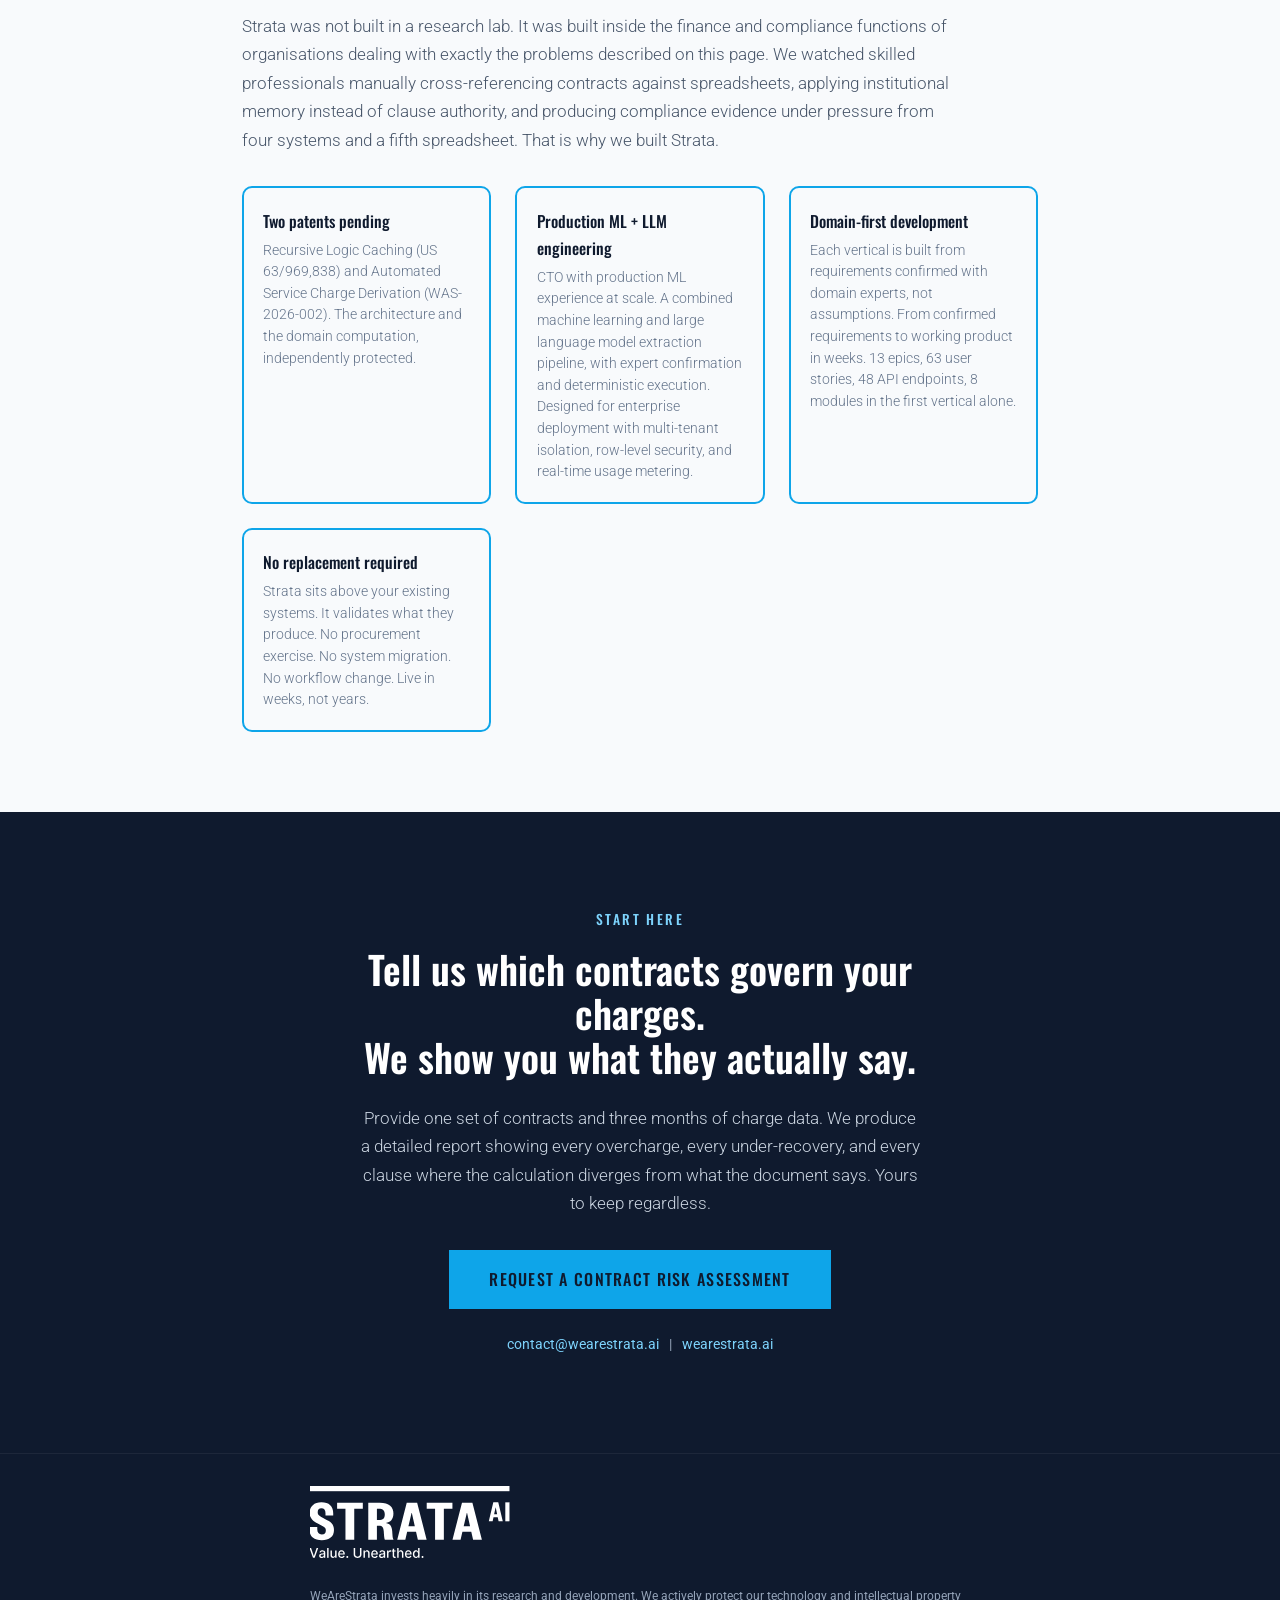
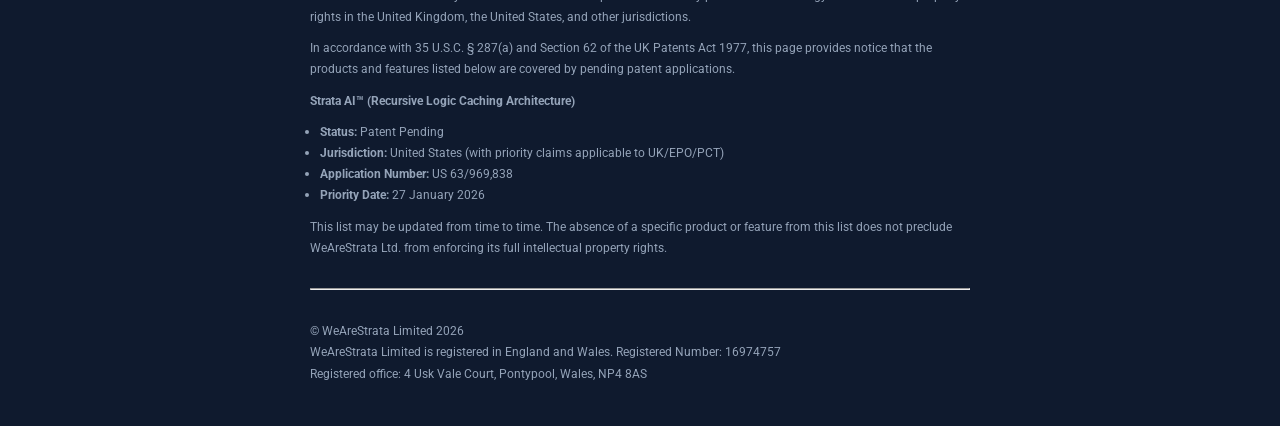
==== commit 546a5247: "property maangement" ====
--- a/index.html
+++ b/index.html
@@ -28,7 +28,7 @@
         <li><a href="/" title="Home">Home</a></li>
         <li><a href="/contract-management" title="Contract Management">Contract Management</a></li>
         <li><a href="/student-accomodation" title="Student Accomodation">Student Accomodation</a></li>
-        <li><a href="/property" title="Property">Property</a></li>
+        <li><a href="/property" title="Property Management">Property Management</a></li>
         <li><a href="/housing-association" title="Housing Association">Housing Association</a></li>
       </ul>
     </div>
